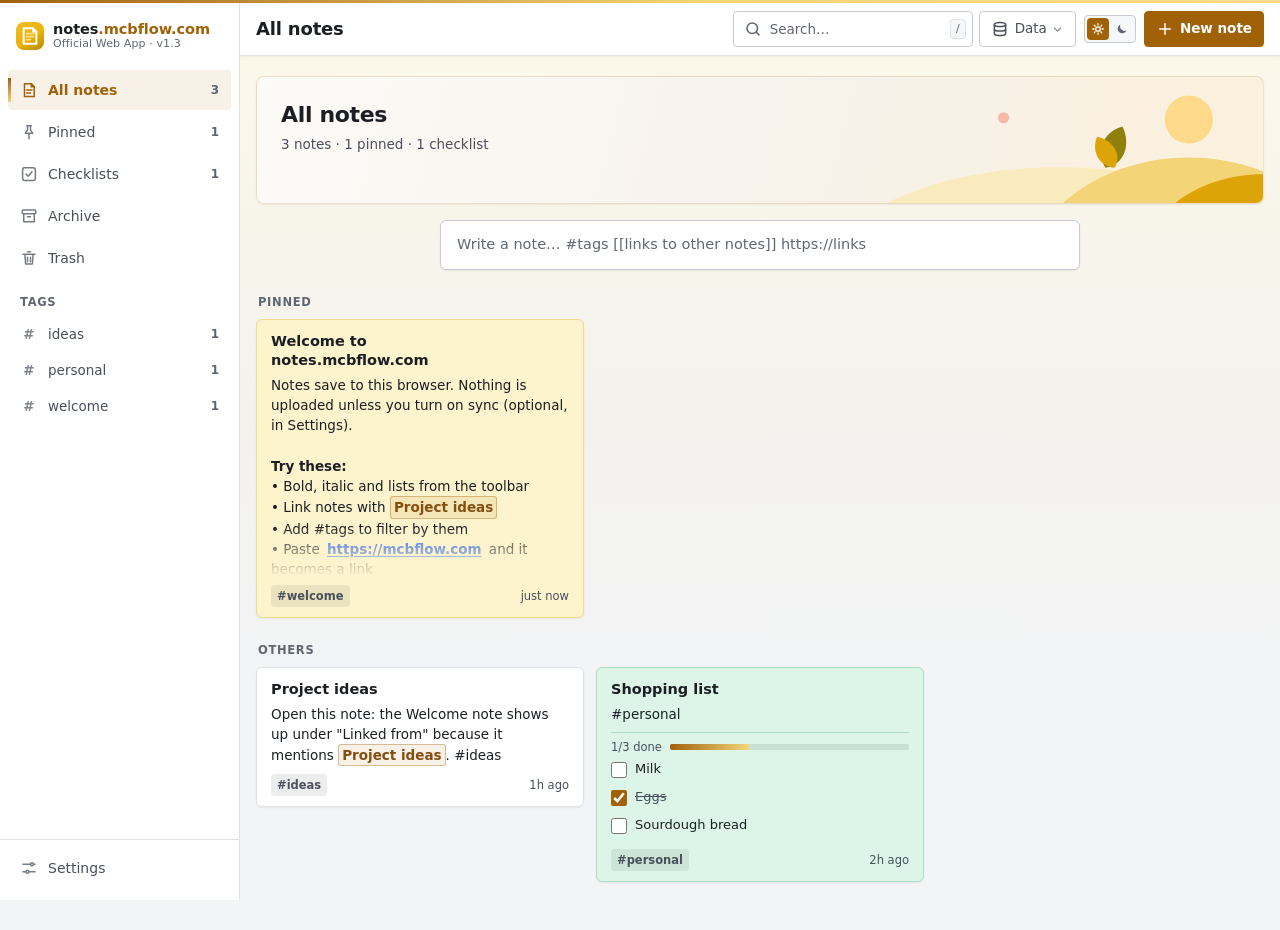
==== index.html @ c929c411 "Add files via upload" ====
<!DOCTYPE html>
<html lang="en" data-theme="light" data-app-short="Notes" data-app-domain="notes.mcbflow.com">
<head>
<meta charset="UTF-8">
<meta name="viewport" content="width=device-width, initial-scale=1, viewport-fit=cover">
<meta http-equiv="Content-Security-Policy" content="default-src 'self'; script-src 'self'; style-src 'self' 'unsafe-inline'; img-src 'self' data: blob:; font-src 'self'; connect-src 'self' https://rxvcjdwmvxhwbdwncfhj.supabase.co; manifest-src 'self'; worker-src 'self'; object-src 'none'; base-uri 'self'; form-action 'none'">
<title>Notes | All notes</title>
<meta name="description" content="Free notes app that runs in your browser. Write notes and checklists, pin, tag and link them, and import from Google Keep. No account; your notes stay on your device.">
<link rel="canonical" href="https://notes.mcbflow.com/">
<meta name="theme-color" content="#EAB308">
<meta name="color-scheme" content="light dark">
<meta name="application-name" content="Notes">
<meta name="mobile-web-app-capable" content="yes">
<meta name="apple-mobile-web-app-capable" content="yes">
<meta name="apple-mobile-web-app-title" content="Notes">
<link rel="manifest" href="manifest.json">
<link rel="icon" href="favicon.svg" type="image/svg+xml">
<link rel="icon" href="favicon.ico" sizes="any">
<link rel="apple-touch-icon" href="apple-touch-icon.png">
<meta property="og:type" content="website">
<meta property="og:site_name" content="notes.mcbflow.com">
<meta property="og:title" content="notes.mcbflow.com · Free notes and checklists in your browser">
<meta property="og:description" content="Write notes and checklists, pin, tag and link them, and import from Google Keep. No account; your notes stay on your device.">
<meta property="og:url" content="https://notes.mcbflow.com/">
<meta property="og:image" content="https://notes.mcbflow.com/og-image.png">
<meta property="og:image:width" content="1200">
<meta property="og:image:height" content="630">
<meta property="og:image:alt" content="notes.mcbflow.com: notes and checklists that stay on your device, shown in the app">
<meta name="twitter:card" content="summary_large_image">
<meta name="twitter:title" content="notes.mcbflow.com · Free notes and checklists in your browser">
<meta name="twitter:description" content="Write notes and checklists, pin, tag and link them, and import from Google Keep. No account; your notes stay on your device.">
<meta name="twitter:image" content="https://notes.mcbflow.com/og-image.png">
<script type="application/ld+json">{"@context":"https://schema.org","@type":"WebApplication","name":"notes.mcbflow.com","alternateName":"Notes","url":"https://notes.mcbflow.com/","applicationCategory":"ProductivityApplication","operatingSystem":"Any (runs in a web browser)","description":"Free notes app that runs in your browser. Write notes and checklists, pin, tag and link them, and import from Google Keep. No account; notes stay on your device.","isAccessibleForFree":true,"offers":{"@type":"Offer","price":"0","priceCurrency":"USD"},"author":{"@type":"Person","name":"Matthew Broyer","url":"https://matthewbroyer.com/"}}</script>
<script src="theme-boot.js"></script>
<link rel="stylesheet" href="mb-suite-core.css">
<link rel="stylesheet" href="app.css">
<link rel="stylesheet" href="mb-suite-cutouts.css">
<link rel="stylesheet" href="mb-suite-sidebar.css">
<link rel="stylesheet" href="mb-suite-v3.css">
<link rel="stylesheet" href="app-v3.css">
<link rel="stylesheet" href="mb-suite-topbar.css">
</head>
<body class="mb-shell">
<a class="skip" href="#main">Skip to notes</a>
<noscript><p style="margin:0;padding:12px 16px;background:#fdf3cd;color:#1b1f24">notes.mcbflow.com is a free notes app that runs in your browser: notes and checklists with tags, links between notes and Google Keep import, saved on your device. It needs JavaScript turned on.</p></noscript>

<svg width="0" height="0" style="position:absolute" aria-hidden="true" focusable="false">
  <symbol id="i-notes" viewBox="0 0 24 24"><path d="M6 3.5h9l4 4v13H6z"/><path d="M15 3.5v4h4M9 12h7M9 16h5"/></symbol>
  <symbol id="i-pin" viewBox="0 0 24 24"><path d="M9 3.5h6M10 3.5v6l-3 4h10l-3-4v-6M12 13.5V21"/></symbol>
  <symbol id="i-check" viewBox="0 0 24 24"><rect x="3.5" y="3.5" width="17" height="17" rx="3"/><path d="m8 12 3 3 5-6"/></symbol>
  <symbol id="i-archive" viewBox="0 0 24 24"><rect x="3" y="4" width="18" height="5" rx="1.5"/><path d="M5 9v10.5h14V9M10 13h4"/></symbol>
  <symbol id="i-trash" viewBox="0 0 24 24"><path d="M4 7h16M10 3.5h4M6.5 7l1 13h9l1-13M10 11v6M14 11v6"/></symbol>
  <symbol id="i-tag" viewBox="0 0 24 24"><path d="M3.5 12.2V4.5a1 1 0 0 1 1-1h7.7l8.3 8.3a1.4 1.4 0 0 1 0 2l-6.2 6.2a1.4 1.4 0 0 1-2 0z"/><circle cx="8.5" cy="8.5" r="1.4"/></symbol>
  <symbol id="i-settings" viewBox="0 0 24 24"><path d="M4 7h10M18 7h2M4 17h4M12 17h8"/><circle cx="16" cy="7" r="2"/><circle cx="10" cy="17" r="2"/></symbol>
  <symbol id="i-search" viewBox="0 0 24 24"><circle cx="11" cy="11" r="7"/><path d="m20 20-3.5-3.5"/></symbol>
  <symbol id="i-plus" viewBox="0 0 24 24"><path d="M12 5v14M5 12h14"/></symbol>
  <symbol id="i-export" viewBox="0 0 24 24"><path d="M4 14v5.5h16V14M12 15V4M7.5 8.5 12 4l4.5 4.5"/></symbol>
  <symbol id="i-import" viewBox="0 0 24 24"><path d="M4 14v5.5h16V14M12 4v11M7.5 10.5 12 15l4.5-4.5"/></symbol>
  <symbol id="i-data" viewBox="0 0 24 24"><ellipse cx="12" cy="6" rx="7.5" ry="2.8"/><path d="M4.5 6v12c0 1.5 3.4 2.8 7.5 2.8s7.5-1.3 7.5-2.8V6M4.5 12c0 1.5 3.4 2.8 7.5 2.8s7.5-1.3 7.5-2.8"/></symbol>
  <symbol id="i-bold" viewBox="0 0 24 24"><path d="M7 4.5h6a3.5 3.5 0 0 1 0 7H7zM7 11.5h7a3.75 3.75 0 0 1 0 7.5H7z"/></symbol>
  <symbol id="i-italic" viewBox="0 0 24 24"><path d="M10 4.5h8M6 19.5h8M14.5 4.5l-5 15"/></symbol>
  <symbol id="i-underline" viewBox="0 0 24 24"><path d="M7 4v7a5 5 0 0 0 10 0V4M5 20h14"/></symbol>
  <symbol id="i-strike" viewBox="0 0 24 24"><path d="M4 12h16M16.5 6.5C15.6 5 14 4.3 12 4.3c-2.8 0-4.5 1.4-4.5 3.4 0 1.6 1 2.6 3 3.3M7.5 17.5c1 1.4 2.6 2.2 4.6 2.2 2.8 0 4.6-1.4 4.6-3.6 0-.8-.2-1.5-.7-2.1"/></symbol>
  <symbol id="i-ul" viewBox="0 0 24 24"><path d="M9 6h11M9 12h11M9 18h11"/><circle cx="4.5" cy="6" r="1" fill="currentColor"/><circle cx="4.5" cy="12" r="1" fill="currentColor"/><circle cx="4.5" cy="18" r="1" fill="currentColor"/></symbol>
  <symbol id="i-ol" viewBox="0 0 24 24"><path d="M10 6h10M10 12h10M10 18h10M4 4.5h1.5V9M4 9h3M4 14.5c.4-.6 1-.9 1.6-.9.9 0 1.4.6 1.4 1.2 0 1.2-3 2.2-3 3.7h3"/></symbol>
  <symbol id="i-undo" viewBox="0 0 24 24"><path d="M9 14 4 9l5-5"/><path d="M4 9h10.5a5.5 5.5 0 0 1 0 11H11"/></symbol>
  <symbol id="i-redo" viewBox="0 0 24 24"><path d="m15 14 5-5-5-5"/><path d="M20 9H9.5a5.5 5.5 0 0 0 0 11H13"/></symbol>
  <symbol id="i-clip" viewBox="0 0 24 24"><path d="m20 11.5-8.2 8.2a5 5 0 0 1-7.1-7.1l8.5-8.5a3.3 3.3 0 0 1 4.7 4.7l-8.5 8.5a1.7 1.7 0 0 1-2.4-2.4l7.8-7.8"/></symbol>
  <symbol id="i-share" viewBox="0 0 24 24"><circle cx="18" cy="5.5" r="2.5"/><circle cx="6" cy="12" r="2.5"/><circle cx="18" cy="18.5" r="2.5"/><path d="m8.2 10.8 7.6-4.1M8.2 13.2l7.6 4.1"/></symbol>
  <symbol id="i-x" viewBox="0 0 24 24"><path d="M6 6l12 12M18 6 6 18"/></symbol>
  <symbol id="i-up" viewBox="0 0 24 24"><path d="m6 15 6-6 6 6"/></symbol>
  <symbol id="i-down" viewBox="0 0 24 24"><path d="m6 9 6 6 6-6"/></symbol>
  <symbol id="i-restore" viewBox="0 0 24 24"><path d="M4 12a8 8 0 1 0 2.4-5.7L4 8.5"/><path d="M4 4v4.5h4.5"/></symbol>
  <symbol id="i-cloud" viewBox="0 0 24 24"><path d="M7.5 18.5h9.5a4 4 0 0 0 .6-7.95A6 6 0 0 0 6.2 9.3a4.6 4.6 0 0 0 1.3 9.2z"/></symbol>
  <symbol id="i-file" viewBox="0 0 24 24"><path d="M6 3.5h8l4 4v13H6z"/><path d="M14 3.5v4h4"/></symbol>
  <symbol id="i-help" viewBox="0 0 24 24"><circle cx="12" cy="12" r="9"/><path d="M9.6 9.3a2.5 2.5 0 0 1 4.8.9c0 1.7-2.4 2.2-2.4 3.8M12 17.3v.2"/></symbol>
  <symbol id="i-drop" viewBox="0 0 24 24"><path d="M12 3.5c3 3.6 6 7 6 10.5a6 6 0 0 1-12 0c0-3.5 3-6.9 6-10.5z"/></symbol>
  <symbol id="i-link" viewBox="0 0 24 24"><path d="M10 14a4 4 0 0 0 5.7 0l3-3a4 4 0 0 0-5.7-5.7l-1 1"/><path d="M14 10a4 4 0 0 0-5.7 0l-3 3a4 4 0 0 0 5.7 5.7l1-1"/></symbol>
</svg>

<aside class="mb-side" aria-label="App">
  <a class="brand" href="./" data-action="home" aria-label="notes.mcbflow.com: go to All notes"><span class="logo"><svg aria-hidden="true" focusable="false" xmlns="http://www.w3.org/2000/svg" viewBox="0 0 64 64"><defs><linearGradient id="gn1" gradientUnits="userSpaceOnUse" x1="10" y1="0" x2="54" y2="64"><stop offset="0" stop-color="#edbe2b"/><stop offset=".55" stop-color="#EAB308"/><stop offset="1" stop-color="#bb8f06"/></linearGradient><clipPath id="cn1"><rect width="64" height="64" rx="18"/></clipPath></defs><g clip-path="url(#cn1)"><rect width="64" height="64" fill="url(#gn1)"/><path d="M24 26.5h16M24 33.5h16M24 40.5h9" stroke="#fff" stroke-opacity=".55" stroke-width="4" stroke-linecap="round" fill="none"/><path d="M17.5 14.5h21.5l7.5 7.5v27.5h-29z" stroke="#fff" stroke-width="4.5" stroke-linecap="round" stroke-linejoin="round" fill="none"/><path d="M39 14.5v7.5h7.5" stroke="#fff" stroke-width="4.5" stroke-linecap="round" stroke-linejoin="round" fill="none"/></g></svg></span><span class="bt"><b>notes<i class="tld">.mcbflow.com</i></b><span>Official Web App · v1.3</span></span></a>
  <nav class="side-nav" id="sideNav" aria-label="Sections">
    <button type="button" data-view="all" aria-current="page"><svg class="uic"><use href="#i-notes"/></svg><span>All notes</span><b class="count" data-count="all"></b></button>
    <button type="button" data-view="pinned"><svg class="uic"><use href="#i-pin"/></svg><span>Pinned</span><b class="count" data-count="pinned"></b></button>
    <button type="button" data-view="checklist"><svg class="uic"><use href="#i-check"/></svg><span>Checklists</span><b class="count" data-count="checklist"></b></button>
    <button type="button" data-view="archive"><svg class="uic"><use href="#i-archive"/></svg><span>Archive</span><b class="count" data-count="archive"></b></button>
    <button type="button" data-view="trash"><svg class="uic"><use href="#i-trash"/></svg><span>Trash</span><b class="count" data-count="trash"></b></button>
  </nav>
  <p class="side-label" id="tagLabel" hidden>Tags</p>
  <nav class="side-nav side-tags" id="tagNav" aria-labelledby="tagLabel"></nav>
  <nav class="side-nav side-end" aria-label="More">
    <button type="button" data-view="settings"><svg class="uic"><use href="#i-settings"/></svg><span>Settings</span></button>
  </nav>
</aside>

<div class="mb-main">
  <header class="page-bar">
    <a class="brand phone-brand" href="./" data-action="home" aria-label="notes.mcbflow.com: go to All notes"><span class="logo"><svg aria-hidden="true" focusable="false" xmlns="http://www.w3.org/2000/svg" viewBox="0 0 64 64"><defs><linearGradient id="gn2" gradientUnits="userSpaceOnUse" x1="10" y1="0" x2="54" y2="64"><stop offset="0" stop-color="#edbe2b"/><stop offset=".55" stop-color="#EAB308"/><stop offset="1" stop-color="#bb8f06"/></linearGradient><clipPath id="cn2"><rect width="64" height="64" rx="18"/></clipPath></defs><g clip-path="url(#cn2)"><rect width="64" height="64" fill="url(#gn2)"/><path d="M24 26.5h16M24 33.5h16M24 40.5h9" stroke="#fff" stroke-opacity=".55" stroke-width="4" stroke-linecap="round" fill="none"/><path d="M17.5 14.5h21.5l7.5 7.5v27.5h-29z" stroke="#fff" stroke-width="4.5" stroke-linecap="round" stroke-linejoin="round" fill="none"/><path d="M39 14.5v7.5h7.5" stroke="#fff" stroke-width="4.5" stroke-linecap="round" stroke-linejoin="round" fill="none"/></g></svg></span><span class="bt"><b>notes<i class="tld">.mcbflow.com</i></b><span>Official Web App · v1.3</span></span></a>
    <h1 class="page-title" id="pageTitle">All notes</h1>
    <div class="actions">
      <button type="button" class="tb tb-search tb-opt nb-phone-only" id="searchTb" data-notes-only aria-label="Search notes" title="Search notes"><svg class="uic" aria-hidden="true"><use href="#i-search"/></svg></button>
      <div class="searchbox tb tb-search hide-phone" data-notes-only>
        <svg class="uic" aria-hidden="true"><use href="#i-search"/></svg>
        <input id="search" type="search" placeholder="Search…" aria-label="Search notes (press /)" aria-keyshortcuts="/" autocomplete="off"><kbd>/</kbd>
      </div>
      <div class="menu-wrap">
        <button type="button" class="tb" id="dataBtn" aria-haspopup="menu" aria-expanded="false" aria-controls="dataMenu" aria-label="Data: backup and import" title="Backup and import"><svg class="uic" aria-hidden="true"><use href="#i-data"/></svg><span class="tb-lbl">Data</span><svg class="uic tb-chev" aria-hidden="true"><use href="#i-down"/></svg></button>
        <div class="menu" id="dataMenu" role="menu" hidden>
          <button type="button" role="menuitem" data-action="export"><svg class="uic" aria-hidden="true"><use href="#i-export"/></svg>Export backup (.json)</button>
          <button type="button" role="menuitem" data-action="import"><svg class="uic" aria-hidden="true"><use href="#i-import"/></svg>Import backup…</button>
          <button type="button" role="menuitem" data-action="keep"><svg class="uic" aria-hidden="true"><use href="#i-import"/></svg>Import from Google Keep…</button>
          <button type="button" role="menuitem" data-action="sync" id="syncMenu" hidden><svg class="uic" aria-hidden="true"><use href="#i-cloud"/></svg><span id="syncMenuText">Sync across devices…</span></button>
        </div>
      </div>
      <button type="button" class="themesw" id="themeBtn" role="switch" aria-checked="false" aria-label="Dark mode" title="Dark mode"><span class="tk"><svg class="i-sun" viewBox="0 0 20 20" width="14" height="14" aria-hidden="true" fill="none" stroke="currentColor" stroke-width="1.8" stroke-linecap="round"><circle cx="10" cy="10" r="3.2"/><path d="M10 2.5v1.8M10 15.7v1.8M2.5 10h1.8M15.7 10h1.8M4.7 4.7l1.3 1.3M14 14l1.3 1.3M4.7 15.3 6 14M14 6l1.3-1.3"/></svg><svg class="i-moon" viewBox="0 0 20 20" width="14" height="14" aria-hidden="true" fill="currentColor"><path d="M16.5 12.2A6.6 6.6 0 0 1 7.8 3.5a6.6 6.6 0 1 0 8.7 8.7Z"/></svg><i class="th"></i></span></button>
      <button type="button" class="tb tb-primary" data-action="new" aria-label="New note" title="New note"><svg class="uic" aria-hidden="true"><use href="#i-plus"/></svg><span class="tb-lbl">New note</span></button>
    </div>
  </header>

  <main class="wrap" id="main" tabindex="-1">
    <!-- NOTES VIEWS (all / pinned / checklist / archive / trash / tag) -->
    <section id="notesView" aria-labelledby="viewHeading">
      <section class="cu-banner" id="homeBanner">
        <svg class="cu-art" viewBox="0 0 640 136" preserveAspectRatio="xMaxYMax slice" aria-hidden="true" focusable="false"><circle class="b" cx="560" cy="46" r="26"/><path class="s" d="M210 150 C315 80 525 80 630 150Z"/><path class="m" d="M410 150 C485 66 635 66 710 150Z"/><path class="d" d="M530 150 C585 90 695 90 750 150Z"/><path class="n" transform="translate(470 98) rotate(-64) scale(0.5)" d="M0 0 C 20 -34 66 -40 96 -6 C 70 28 22 34 0 0Z"/><path class="d" transform="translate(480 98) rotate(-116) scale(0.4)" d="M0 0 C 20 -34 66 -40 96 -6 C 70 28 22 34 0 0Z"/><circle class="r" cx="360" cy="44" r="6"/></svg>
        <div class="cu-txt"><h2 class="cu-t" id="bannerTitle">All notes</h2><p class="cu-s" id="bannerSub">Your notes stay in this browser</p></div>
      </section>
      <div class="view-head" id="viewHead" hidden>
        <h2 id="viewHeading">All notes</h2>
        <p class="view-sub" id="viewSub"></p>
        <div class="view-actions" id="viewActions"></div>
      </div>

      <div class="phone-tools">
        <div class="searchbox">
          <svg class="uic" aria-hidden="true"><use href="#i-search"/></svg>
          <input id="searchPhone" type="search" placeholder="Search notes" aria-label="Search notes" autocomplete="off">
        </div>
        <div class="chiprow" id="phoneChips" aria-label="Filters"></div>
      </div>

      <!-- capture -->
      <div id="capture" class="capture note-c bg-white" data-open="false">
        <div class="cap-body">
          <label class="sr" for="c-title">Title</label>
          <input id="c-title" class="cap-title" placeholder="Title" autocomplete="off" hidden>
          <div class="fmt" id="c-format-bar" role="toolbar" aria-label="Formatting" hidden>
            <button type="button" class="ib" data-cmd="bold" aria-label="Bold" title="Bold (Ctrl+B)"><svg class="uic"><use href="#i-bold"/></svg></button>
            <button type="button" class="ib" data-cmd="italic" aria-label="Italic" title="Italic (Ctrl+I)"><svg class="uic"><use href="#i-italic"/></svg></button>
            <button type="button" class="ib" data-cmd="underline" aria-label="Underline" title="Underline (Ctrl+U)"><svg class="uic"><use href="#i-underline"/></svg></button>
            <button type="button" class="ib" data-cmd="strikeThrough" aria-label="Strikethrough" title="Strikethrough"><svg class="uic"><use href="#i-strike"/></svg></button>
            <span class="sep" aria-hidden="true"></span>
            <button type="button" class="ib" data-list="bullet" aria-label="Bullet list" title="Bullet list"><svg class="uic"><use href="#i-ul"/></svg></button>
            <button type="button" class="ib" data-list="number" aria-label="Numbered list" title="Numbered list"><svg class="uic"><use href="#i-ol"/></svg></button>
            <span class="sep" aria-hidden="true"></span>
            <button type="button" class="ib" data-cmd="undo" aria-label="Undo" title="Undo (Ctrl+Z)"><svg class="uic"><use href="#i-undo"/></svg></button>
            <button type="button" class="ib" data-cmd="redo" aria-label="Redo" title="Redo (Ctrl+Y)"><svg class="uic"><use href="#i-redo"/></svg></button>
          </div>
          <div id="c-content" class="editor" contenteditable="true" role="textbox" aria-multiline="true" aria-label="Write a note"
               data-placeholder="Write a note…  #tags  [[links to other notes]]  https://links"></div>
          <div id="c-attachments" class="atts" hidden></div>
          <div id="c-checklist" class="cl-edit" hidden></div>
        </div>
        <div class="cap-bar" id="c-controls" hidden>
          <div class="tools">
            <div class="swatches" role="group" aria-label="Note color" data-swatches="capture"></div>
            <button type="button" class="ib" id="toggle-checklist" aria-pressed="false" aria-label="Checklist" title="Checklist"><svg class="uic"><use href="#i-check"/></svg></button>
            <label class="ib" title="Attach a file (4 MB max)"><svg class="uic" aria-hidden="true"><use href="#i-clip"/></svg><span class="sr">Attach a file</span>
              <input type="file" class="sr" multiple accept="image/*,.pdf,.txt,.md,.doc,.docx,.zip" data-files="capture">
            </label>
          </div>
          <span class="hint hide-phone">Saves when you close · Esc</span>
          <button type="button" class="btn sm" data-action="close-capture">Close</button>
        </div>
      </div>

      <div id="notes" aria-live="polite"></div>
      <div id="empty" class="empty" hidden></div>
    </section>

    <!-- SETTINGS -->
    <section id="settingsView" hidden aria-labelledby="settingsHeading">
      <div class="view-head"><h2 id="settingsHeading" class="phone-only">Settings</h2></div>
      <div class="settings">
        <section class="card" aria-labelledby="s-sync" id="syncCard" hidden>
          <h2 id="s-sync">Sync across devices</h2>
          <p class="muted" id="syncText"></p>
          <div class="row-actions">
            <button type="button" class="btn primary" data-action="sync" id="syncBtn"><svg class="uic" aria-hidden="true"><use href="#i-cloud"/></svg><span id="syncBtnText">Sign in to sync</span></button>
          </div>
        </section>

        <section class="card" aria-labelledby="s-data">
          <h2 id="s-data">Backup and import</h2>
          <p class="muted">Your notes live in this browser (and in your account, if you sync). Attachments are only in backups. Export a backup now and then, especially before clearing browser data or switching devices.</p>
          <div class="row-actions">
            <button type="button" class="btn primary" data-action="export"><svg class="uic" aria-hidden="true"><use href="#i-export"/></svg>Export backup</button>
            <button type="button" class="btn" data-action="import"><svg class="uic" aria-hidden="true"><use href="#i-import"/></svg>Import backup…</button>
          </div>
          <p class="fine" id="lastBackup"></p>
        </section>

        <section class="card" aria-labelledby="s-keep" id="keepCard">
          <h2 id="s-keep">Import from Google Keep</h2>
          <ol class="steps">
            <li>Go to <b>takeout.google.com</b>, click <b>Deselect all</b>, tick <b>Keep</b> only, and create the export.</li>
            <li>Download the .zip Google emails you.</li>
            <li>Choose that .zip here (or the .json files from its <b>Takeout/Keep</b> folder).</li>
          </ol>
          <label class="check"><input type="checkbox" id="keepImages" checked> Bring in images (up to 4 MB each; they use browser storage)</label>
          <div class="row-actions">
            <button type="button" class="btn primary" data-action="keep"><svg class="uic" aria-hidden="true"><use href="#i-import"/></svg>Choose Takeout file…</button>
          </div>
          <p class="fine">Keeps titles, text, checklists, colors, pins, archive and trash, labels (as #tags), links and dates. Notes you've already imported are skipped. Everything is read on your device; nothing is uploaded.</p>
          <div id="keepResult" class="result" role="status" hidden></div>
        </section>

        <section class="card" aria-labelledby="s-help">
          <h2 id="s-help">Tips</h2>
          <dl class="tips">
            <dt>Tags</dt><dd>Type <code>#idea</code> anywhere in a note. Tags appear in the sidebar so you can filter by them.</dd>
            <dt>Links between notes</dt><dd>Type <code>[[Note title]]</code> to link to another note. The linked note lists it under "Linked from".</dd>
            <dt>Web links</dt><dd>Paste any <code>https://</code> address and it becomes clickable.</dd>
            <dt>Keyboard</dt><dd><kbd>Esc</kbd> or <kbd>Ctrl</kbd>+<kbd>Enter</kbd> saves and closes. <kbd>Ctrl</kbd>+<kbd>B</kbd> / <kbd>I</kbd> / <kbd>U</kbd> format text. Start a line with <code>• </code> or <code>1. </code> and Enter continues the list.</dd>
            <dt>Can I install it like an app?</dt><dd>In Chrome or Edge, use Install at the bottom of Settings (or the install icon in the address bar). On iPhone, tap Share, then Add to Home Screen.</dd>
          </dl>
        </section>

        <section class="card danger-zone" aria-labelledby="s-delete">
          <h2 id="s-delete">Delete data</h2>
          <div class="setting-row">
            <div><b>Delete all notes</b><p class="muted">Removes every note from this browser, including Archive and Trash. Export a backup first if you might want them back.</p></div>
            <button type="button" class="btn danger" data-action="delete-all">Delete all…</button>
          </div>
        </section>

        <section class="card" aria-labelledby="s-app">
          <h2 id="s-app">App</h2>
          <div class="setting-row">
            <div><b>Dark mode</b><p class="muted">Follows your device until you change it here.</p></div>
            <button type="button" class="themesw" id="themeBtn2" role="switch" aria-checked="false" aria-label="Dark mode"><i></i></button>
          </div>
          <div class="setting-row">
            <div><b>Your notes</b><p class="muted" id="statsLine"></p></div>
            <button type="button" class="btn mb-share-btn" data-action="share-stats"><svg class="uic" aria-hidden="true"><use href="#i-share"/></svg>Share</button>
          </div>
          <div class="setting-row">
            <div><b>Storage used</b><p class="muted" id="storageLine"></p></div>
          </div>
          <div data-mb-install data-app-name="Notes" data-note="Opens in its own window with its own icon. Works offline after the first visit." hidden></div>
          <div class="mb-about" role="group" aria-label="About this app">
            <svg class="uic" viewBox="0 0 24 24" width="20" height="20" fill="none" stroke="currentColor" stroke-width="2" stroke-linecap="round" stroke-linejoin="round" aria-hidden="true" focusable="false"><circle cx="12" cy="12" r="9.5"/><path d="M12 11v6M12 7.5v.01"/></svg>
            <div>
              <b>notes.mcbflow.com™</b>
              <p>Version 1.4 · Oct 15, 2026</p>
              <p class="mb-about-links"><a href="privacy.html">Privacy</a><a href="https://mcbflow.com/">More free apps at mcbflow.com</a></p>
              <p class="mb-about-copy">© 2026 Matthew Broyer. All rights reserved.</p>
            </div>
          </div>
        </section>
      </div>
    </section>
  </main>
</div>

<nav class="bnav" id="bnav" aria-label="Sections">
  <button type="button" data-view="all" aria-current="page"><svg class="uic"><use href="#i-notes"/></svg><span>Notes</span></button>
  <button type="button" data-view="checklist"><svg class="uic"><use href="#i-check"/></svg><span>Checklists</span></button>
  <button type="button" data-view="archive"><svg class="uic"><use href="#i-archive"/></svg><span>Archive</span></button>
  <button type="button" data-view="trash"><svg class="uic"><use href="#i-trash"/></svg><span>Trash</span></button>
  <button type="button" data-view="settings"><svg class="uic"><use href="#i-settings"/></svg><span>Settings</span></button>
</nav>

<!-- note editor -->
<dialog id="modal" class="editor-dlg note-c bg-white" aria-labelledby="e-title-label">
  <div class="dlg-body">
    <label class="sr" id="e-title-label" for="e-title">Note title</label>
    <input id="e-title" class="e-title" placeholder="Title" autocomplete="off">
    <div class="fmt" role="toolbar" aria-label="Formatting">
      <button type="button" class="ib" data-cmd="bold" aria-label="Bold" title="Bold (Ctrl+B)"><svg class="uic"><use href="#i-bold"/></svg></button>
      <button type="button" class="ib" data-cmd="italic" aria-label="Italic" title="Italic (Ctrl+I)"><svg class="uic"><use href="#i-italic"/></svg></button>
      <button type="button" class="ib" data-cmd="underline" aria-label="Underline" title="Underline (Ctrl+U)"><svg class="uic"><use href="#i-underline"/></svg></button>
      <button type="button" class="ib" data-cmd="strikeThrough" aria-label="Strikethrough" title="Strikethrough"><svg class="uic"><use href="#i-strike"/></svg></button>
      <span class="sep" aria-hidden="true"></span>
      <button type="button" class="ib" data-list="bullet" aria-label="Bullet list" title="Bullet list"><svg class="uic"><use href="#i-ul"/></svg></button>
      <button type="button" class="ib" data-list="number" aria-label="Numbered list" title="Numbered list"><svg class="uic"><use href="#i-ol"/></svg></button>
      <span class="sep" aria-hidden="true"></span>
      <button type="button" class="ib" data-cmd="undo" aria-label="Undo" title="Undo (Ctrl+Z)"><svg class="uic"><use href="#i-undo"/></svg></button>
      <button type="button" class="ib" data-cmd="redo" aria-label="Redo" title="Redo (Ctrl+Y)"><svg class="uic"><use href="#i-redo"/></svg></button>
    </div>
    <div id="e-content" class="editor" contenteditable="true" role="textbox" aria-multiline="true" aria-label="Note text" data-placeholder="Write something…"></div>
    <div id="e-attachments" class="atts"></div>
    <div id="e-checklist" class="cl-edit" hidden></div>
    <div id="e-done" class="done-row" hidden>
      <span><svg class="uic" aria-hidden="true"><use href="#i-check"/></svg>All items done</span>
      <button type="button" class="btn sm mb-share-btn" data-action="share-checklist"><svg class="uic" aria-hidden="true"><use href="#i-share"/></svg>Share</button>
    </div>
    <div id="backlinks" class="backlinks" hidden>
      <p class="label">Linked from</p>
      <div id="backlinks-list"></div>
    </div>
    <p class="e-meta" id="e-meta"></p>
  </div>
  <div class="dlg-bar">
    <div class="tools">
      <div class="swatches" role="group" aria-label="Note color" data-swatches="edit"></div>
      <button type="button" class="ib" id="e-toggle-checklist" aria-label="Checklist" title="Checklist" aria-pressed="false"><svg class="uic"><use href="#i-check"/></svg></button>
      <label class="ib" title="Attach a file (4 MB max)"><svg class="uic" aria-hidden="true"><use href="#i-clip"/></svg><span class="sr">Attach a file</span>
        <input type="file" class="sr" multiple accept="image/*,.pdf,.txt,.md,.doc,.docx,.zip" data-files="edit">
      </label>
      <button type="button" class="ib" id="e-pin" aria-pressed="false" aria-label="Pin" title="Pin"><svg class="uic"><use href="#i-pin"/></svg></button>
      <button type="button" class="ib" id="e-archive" aria-label="Archive" title="Archive"><svg class="uic"><use href="#i-archive"/></svg></button>
      <button type="button" class="ib" id="share-btn" aria-label="Share note text" title="Share note text"><svg class="uic"><use href="#i-link"/></svg></button>
      <button type="button" class="ib danger" id="e-trash" aria-label="Move to Trash" title="Move to Trash"><svg class="uic"><use href="#i-trash"/></svg></button>
    </div>
    <button type="button" class="btn primary sm" data-action="close-modal">Done</button>
  </div>
</dialog>

<!-- confirm / choice dialog -->
<dialog id="ask" class="ask-dlg" aria-labelledby="askTitle" aria-describedby="askText">
  <form method="dialog">
    <h3 id="askTitle"></h3>
    <p id="askText"></p>
    <div class="ask-btns" id="askBtns"></div>
  </form>
</dialog>

<div class="toasts" id="toasts" role="status" aria-live="polite"></div>
<input type="file" id="importFile" class="sr" accept=".json,application/json" tabindex="-1" aria-hidden="true">
<input type="file" id="keepFile" class="sr" accept=".zip,.json,application/zip,application/json" multiple tabindex="-1" aria-hidden="true">

<template id="shareArt"><svg class="cu-art" viewBox="0 0 640 136" preserveAspectRatio="xMaxYMax slice" aria-hidden="true" focusable="false"><circle class="b" cx="560" cy="46" r="26"/><path class="s" d="M210 150 C315 80 525 80 630 150Z"/><path class="m" d="M410 150 C485 66 635 66 710 150Z"/><path class="d" d="M530 150 C585 90 695 90 750 150Z"/><path class="n" transform="translate(470 98) rotate(-64) scale(0.5)" d="M0 0 C 20 -34 66 -40 96 -6 C 70 28 22 34 0 0Z"/><path class="d" transform="translate(480 98) rotate(-116) scale(0.4)" d="M0 0 C 20 -34 66 -40 96 -6 C 70 28 22 34 0 0Z"/><circle class="r" cx="360" cy="44" r="6"/></svg></template>
<template id="emptyArt"><svg class="cu-art inline" viewBox="0 0 160 120" preserveAspectRatio="xMidYMid meet" aria-hidden="true" focusable="false"><path class="s" transform="translate(80 98)" d="M-48 2.2 C-48 -15.8 26.4 -16.5 48 -1.5 C49 14.2 -26.4 16.5 -48 2.2Z"/><path class="sd" d="M80 92 C75.6 71.8 83.3 54 80 41.4"/><path class="d" transform="translate(80 41.4) rotate(-38) scale(0.5)" d="M0 0 C 20 -34 66 -40 96 -6 C 70 28 22 34 0 0Z"/><path class="m" transform="translate(80 52.5) rotate(-150) scale(0.4)" d="M0 0 C 20 -34 66 -40 96 -6 C 70 28 22 34 0 0Z"/><circle class="b" cx="122" cy="40" r="7"/><path class="m" transform="translate(40 104)" d="M-13 0.9 C-13 -6.3 7.2 -6.6 13 -0.6 C13.3 5.7 -7.2 6.6 -13 0.9Z"/></svg></template>

<script src="mb-title.js"></script>
<script src="mb-install.js"></script>
<script src="mb-share.js"></script>
<script src="keep-import.js"></script>
<script src="mb-sync.js"></script>
<script src="app.js"></script>
</body>
</html>
---- mb-suite-core.css ----
/* =====================================================================
   MB SUITE v1 — shared design tokens ("Microsoft/Google Alternative" Utility)
   Same file in every app. Only the 10 accent lines in the APP ACCENT block change.
   Load order: last <style> in <head> (after the app's own CSS) so it wins.
   ===================================================================== */
:root{
  color-scheme:light;
  /* type */
  --font:"Segoe UI Variable Text","Segoe UI",system-ui,-apple-system,BlinkMacSystemFont,Roboto,"Helvetica Neue",Arial,sans-serif;
  --mono:ui-monospace,"Cascadia Mono",Consolas,"SF Mono",Menlo,monospace;
  --fs-xs:11.5px; --fs-sm:12.5px; --fs:14px; --fs-md:15px; --fs-lg:17px; --fs-h2:22px; --fs-num:26px;
  /* geometry: one radius for panels, one for controls, one for overlays */
  --r:6px; --r-sm:4px; --r-lg:8px;
  --ctl:38px; --ctl-sm:32px;
  --sp-1:4px; --sp-2:8px; --sp-3:12px; --sp-4:16px; --sp-5:20px; --sp-6:24px;
  --ease:120ms ease;
  /* page width: every app's header and content share one container (mbmoney.online's) */
  --page-max:1280px; --gutter:16px;
  /* neutrals */
  --bg:#f3f4f6; --surface:#ffffff; --surface-2:#f6f7f9; --surface-3:#eceef2;
  --ink:#1b1f24; --ink-2:#48505c; --muted:#5f6773;
  --border:#dfe2e7; --border-strong:#c6cbd3;
  --hover-band:rgba(20,24,31,.045);
  /* semantic (keep restrained) */
  --good:#16a34a; --good-ink:#0b7a35; --warn:#e5a100; --warn-ink:#8a5a00; --crit:#c9302c; --crit-ink:#b42824; --info:#2563eb;
  /* depth */
  --shadow:0 1px 2px rgba(20,24,31,.06);
  --shadow-pop:0 8px 24px -6px rgba(20,24,31,.22),0 1px 3px rgba(20,24,31,.08);
  --scrim:rgba(10,12,16,.45);
}
:root[data-theme="dark"],:root.dark{
  color-scheme:dark;
  --bg:#16181c; --surface:#1e2126; --surface-2:#25292f; --surface-3:#2d3238;
  --ink:#e9ecf0; --ink-2:#b4bbc5; --muted:#8e97a3;
  --border:#30353c; --border-strong:#434a53;
  --hover-band:rgba(255,255,255,.05);
  --good:#22c55e; --good-ink:#4ade80; --warn:#f0b429; --warn-ink:#f5c95c; --crit:#ff6b6b; --crit-ink:#ff8a8a; --info:#60a5fa;
  --shadow:0 1px 2px rgba(0,0,0,.3);
  --shadow-pop:0 10px 28px -6px rgba(0,0,0,.6),0 0 0 1px rgba(255,255,255,.03);
  --scrim:rgba(0,0,0,.6);
}

/* ---- APP ACCENT (the only per-app block) · notes.mcbflow.com: Marigold ---- */
:root{
  --brand:#EAB308;                 /* logo badge, OG image, theme-color */
  --accent:#A16207; --accent-hover:#854D0E; --accent-ink:#ffffff;
  --accent-soft:color-mix(in srgb,var(--accent) 9%,transparent);
  --accent-line:color-mix(in srgb,var(--accent) 38%,transparent);
}
:root[data-theme="dark"],:root.dark{
  --accent:#FACC15; --accent-hover:#FDE047; --accent-ink:#1F1600;
  --accent-soft:color-mix(in srgb,var(--accent) 13%,transparent);
  --accent-line:color-mix(in srgb,var(--accent) 45%,transparent);
}

/* ---- primitives every app shares ---- */
html{-webkit-text-size-adjust:100%}
body{font-family:var(--font);font-size:var(--fs);line-height:1.45;background:var(--bg);color:var(--ink);font-feature-settings:normal;-webkit-font-smoothing:antialiased}
::selection{background:color-mix(in srgb,var(--accent) 28%,transparent)}
:focus-visible{outline:2px solid var(--accent);outline-offset:1px}
input[type=checkbox],input[type=radio],input[type=range],progress{accent-color:var(--accent)}
.tabular,.num,time{font-variant-numeric:tabular-nums}
@media(prefers-reduced-motion:reduce){*,*::before,*::after{animation-duration:1ms!important;animation-iteration-count:1!important;transition-duration:1ms!important;scroll-behavior:auto!important}}
@media(pointer:coarse),(max-width:700px){:root{--ctl:44px;--ctl-sm:44px}}
.tld{font-style:normal;color:var(--accent)}
---- app.css ----
/* =====================================================================
   notes.mcbflow.com · app adapter (MB Suite v1 components for this app)
   Loads after mb-suite-core.css. Uses suite tokens only; per-note paper colors are the one exception.
   ===================================================================== */
*,*::before,*::after{box-sizing:border-box}
html,body{margin:0}
body{min-height:100vh}
button,input,select,textarea{font:inherit;color:inherit}
button,a,label,summary{-webkit-tap-highlight-color:transparent}
a{color:var(--accent)}
code,kbd{font-family:var(--mono);font-size:.92em;padding:1px 4px;border-radius:var(--r-sm);background:var(--surface-3)}
kbd{border:1px solid var(--border-strong);background:var(--surface-2)}
[hidden]{display:none!important}
.sr{position:absolute!important;width:1px;height:1px;padding:0;margin:-1px;overflow:hidden;clip:rect(0 0 0 0);white-space:nowrap;border:0}
.skip{position:absolute;left:8px;top:-60px;z-index:100;padding:8px 12px;border-radius:var(--r-sm);background:var(--accent);color:var(--accent-ink);font-weight:600;text-decoration:none}
.skip:focus{top:8px}
.uic{width:18px;height:18px;flex:none;fill:none;stroke:currentColor;stroke-width:2;stroke-linecap:round;stroke-linejoin:round}
.muted{color:var(--ink-2)}
.fine{margin:10px 0 0;font-size:var(--fs-sm);color:var(--muted)}

/* ---- buttons ---- */
.btn{display:inline-flex;align-items:center;justify-content:center;gap:6px;min-height:var(--ctl);padding:0 14px;border-radius:var(--r-sm);
  border:1px solid var(--border-strong);background:var(--surface);color:var(--ink);font:550 13.5px var(--font);cursor:pointer;white-space:nowrap;
  text-decoration:none;transition:background-color var(--ease),border-color var(--ease),color var(--ease)}
.btn:hover{background:var(--surface-2)}
.btn:active{filter:brightness(.94)}
.btn:disabled,.btn[aria-disabled="true"]{background:var(--surface-2);color:var(--muted);border-color:var(--border);cursor:not-allowed;filter:none}
.btn.sm{min-height:var(--ctl-sm);padding:0 10px;font-size:13px}
.btn.primary{background:var(--accent);border-color:var(--accent);color:var(--accent-ink)}
.btn.primary:hover{background:var(--accent-hover);border-color:var(--accent-hover)}
.btn.danger{color:var(--crit-ink);border-color:color-mix(in srgb,var(--crit) 45%,var(--border-strong))}
.btn.danger:hover{background:color-mix(in srgb,var(--crit) 8%,var(--surface))}
.btn.danger.solid{background:var(--crit);border-color:var(--crit);color:#fff}
:root[data-theme="dark"] .btn.danger.solid{color:#1a0505}
.btn.ghost{border-color:transparent;background:none}
.btn.ghost:hover{background:var(--hover-band)}
.btn .uic{width:16px;height:16px}

/* icon button (toolbars, card actions) */
.ib{display:inline-flex;align-items:center;justify-content:center;width:var(--ctl-sm);height:var(--ctl-sm);padding:0;border:0;border-radius:var(--r-sm);
  background:none;color:var(--ink-2);cursor:pointer;transition:background-color var(--ease),color var(--ease);position:relative}
.ib:hover{background:var(--hover-band);color:var(--ink)}
.ib[aria-pressed="true"]{color:var(--accent);background:var(--accent-soft)}
.ib.danger:hover{color:var(--crit-ink)}
.ib .uic{width:18px;height:18px}
label.ib:focus-within{outline:2px solid var(--accent);outline-offset:1px}

/* theme switch (v1 spec: 52x26 track, 4px corners, accent thumb) */
.themesw{position:relative;flex:none;width:52px;height:var(--ctl-sm);padding:0;border:1px solid var(--border-strong);border-radius:var(--r-sm);background:var(--surface-2);cursor:pointer}
.themesw>i{position:absolute;left:3px;top:50%;width:22px;height:20px;margin-top:-10px;border-radius:3px;background:var(--accent);transition:transform var(--ease)}
.themesw[aria-checked="true"]>i{transform:translateX(22px)}

/* inputs */
input[type=search],input[type=text],.field{height:var(--ctl);padding:0 10px;border:1px solid var(--border-strong);border-radius:var(--r-sm);background:var(--surface);color:var(--ink);font-size:14px}
input[type=search]:focus,input[type=text]:focus,.field:focus{outline:none;border-color:var(--accent);box-shadow:0 0 0 1px var(--accent)}
.check{display:flex;align-items:center;gap:8px;min-height:36px;font-size:13.5px}

/* search box in the page bar */
.searchbox{position:relative;display:flex;align-items:center}
.searchbox .uic{position:absolute;left:9px;width:16px;height:16px;color:var(--muted);pointer-events:none}
.searchbox input{width:min(320px,32vw);height:var(--ctl-sm);padding-left:32px;background:var(--surface-2)}
.searchbox input:focus{background:var(--surface)}

/* Data menu */
.menu-wrap{position:relative}
.menu{position:absolute;right:0;top:calc(100% + 6px);z-index:50;min-width:240px;padding:4px;border:1px solid var(--border);border-radius:var(--r-lg);background:var(--surface);box-shadow:var(--shadow-pop)}
.menu button{display:flex;align-items:center;gap:10px;width:100%;min-height:38px;padding:0 10px;border:0;border-radius:var(--r-sm);background:none;text-align:left;font-size:13.5px;cursor:pointer}
.menu button:hover,.menu button:focus-visible{background:var(--surface-2)}
.menu .uic{width:16px;height:16px;color:var(--ink-2)}

/* ---- view header (non-home views) ---- */
.view-head{display:flex;flex-wrap:wrap;align-items:center;gap:4px 12px;margin:0 0 16px}
.view-head h2{margin:0;font-size:var(--fs-h2);font-weight:650;letter-spacing:-.015em}
.view-head .view-sub{margin:0;color:var(--ink-2);font-size:13.5px}
.view-head .view-actions{margin-left:auto;display:flex;gap:8px}
.view-head .view-actions:empty{display:none}
.phone-only{position:absolute!important;width:1px;height:1px;margin:-1px;overflow:hidden;clip:rect(0 0 0 0);white-space:nowrap}
.phone-tools{display:none}

/* ---- note paper colors (stored as Tailwind-style class names in note data; kept for compatibility) ---- */
.note-c{--note-bg:var(--surface);--note-line:var(--border)}
.note-c.bg-amber-100{--note-bg:#fdf3cd;--note-line:#f1dc8c}
.note-c.bg-emerald-100{--note-bg:#dcf5e8;--note-line:#a9dfc2}
.note-c.bg-sky-100{--note-bg:#e0f0fb;--note-line:#a9d3ef}
.note-c.bg-purple-100{--note-bg:#efe6fb;--note-line:#d2bdf0}
.note-c.bg-rose-100{--note-bg:#fde5e8;--note-line:#f3b8c0}
:root[data-theme="dark"] .note-c.bg-amber-100{--note-bg:color-mix(in srgb,#eab308 17%,var(--surface));--note-line:color-mix(in srgb,#eab308 35%,var(--surface))}
:root[data-theme="dark"] .note-c.bg-emerald-100{--note-bg:color-mix(in srgb,#10b981 15%,var(--surface));--note-line:color-mix(in srgb,#10b981 32%,var(--surface))}
:root[data-theme="dark"] .note-c.bg-sky-100{--note-bg:color-mix(in srgb,#0ea5e9 15%,var(--surface));--note-line:color-mix(in srgb,#0ea5e9 32%,var(--surface))}
:root[data-theme="dark"] .note-c.bg-purple-100{--note-bg:color-mix(in srgb,#a855f7 15%,var(--surface));--note-line:color-mix(in srgb,#a855f7 32%,var(--surface))}
:root[data-theme="dark"] .note-c.bg-rose-100{--note-bg:color-mix(in srgb,#f43f5e 15%,var(--surface));--note-line:color-mix(in srgb,#f43f5e 32%,var(--surface))}

.swatches{display:flex;gap:4px;margin-right:4px}
.sw{position:relative;width:28px;height:28px;padding:0;border:1px solid var(--border-strong);border-radius:var(--r-sm);background:var(--note-bg);cursor:pointer}
.sw[aria-pressed="true"]::after{content:"";position:absolute;left:50%;top:50%;width:11px;height:6px;margin:-5px 0 0 -6px;border:solid var(--ink);border-width:0 0 2px 2px;transform:rotate(-45deg)}
@media(pointer:coarse){.sw{width:32px;height:32px}}

/* ---- capture ---- */
.capture{max-width:640px;margin:0 auto 24px;border:1px solid var(--border-strong);border-radius:var(--r);background:var(--note-bg);box-shadow:var(--shadow);transition:box-shadow var(--ease),border-color var(--ease)}
.capture[data-open="true"]{border-color:var(--accent-line);box-shadow:var(--shadow-pop)}
.cap-body{padding:12px 16px}
.cap-title,.e-title{display:block;width:100%;height:auto;margin:0 0 6px;padding:2px 0;border:0;background:transparent;font-size:15px;font-weight:650;color:var(--ink);outline:none}
.e-title{font-size:18px;margin-bottom:8px}
.cap-title::placeholder,.e-title::placeholder{color:var(--muted)}
.fmt{display:flex;flex-wrap:wrap;align-items:center;gap:2px;margin:0 0 8px;padding:0 0 6px;border-bottom:1px solid var(--note-line)}
.fmt .sep{width:1px;height:18px;margin:0 4px;background:var(--note-line)}
.editor{min-height:24px;outline:none;line-height:1.55;font-size:14.5px;word-break:break-word;overflow-wrap:anywhere;color:var(--ink)}
.capture[data-open="true"] .editor{min-height:72px}
.editor:empty::before{content:attr(data-placeholder);color:var(--muted);pointer-events:none}
.editor ul,.editor ol,.note-text ul,.note-text ol{margin:4px 0;padding-left:22px}
.cap-bar,.dlg-bar{display:flex;align-items:center;gap:8px;flex-wrap:wrap;padding:8px 12px;border-top:1px solid var(--note-line);background:color-mix(in srgb,var(--note-bg) 70%,var(--surface-2))}
.cap-bar{border-radius:0 0 var(--r) var(--r)}
.cap-bar .tools,.dlg-bar .tools{display:flex;align-items:center;flex-wrap:wrap;gap:2px;margin-right:auto}
.hint{font-size:12px;color:var(--muted)}

/* checklist editing */
.cl-edit{margin-top:10px}
.cl-row{display:flex;align-items:center;gap:6px;min-height:36px;border-radius:var(--r-sm)}
.cl-row input[type=checkbox]{width:18px;height:18px;margin:0 4px;flex:none}
.cl-row input[type=text]{flex:1;min-width:0;height:34px;padding:0 6px;border:1px solid transparent;background:transparent;font-size:14px}
.cl-row input[type=text]:focus{border-color:var(--accent);box-shadow:none;background:var(--surface)}
.cl-row.done input[type=text]{text-decoration:line-through;color:var(--muted)}
.cl-row .ib{width:28px;height:28px;opacity:.7}
.cl-row:hover .ib,.cl-row:focus-within .ib{opacity:1}
.cl-add{margin-top:4px;padding:0 8px;min-height:32px;border:0;background:none;color:var(--accent);font-weight:600;font-size:13px;cursor:pointer;border-radius:var(--r-sm)}
.cl-add:hover{background:var(--accent-soft)}

/* attachments */
.atts{display:flex;flex-wrap:wrap;gap:8px;margin-top:10px}
.atts:empty{display:none}
.att{display:inline-flex;align-items:center;gap:8px;max-width:100%;padding:4px 4px 4px 6px;border:1px solid var(--note-line);border-radius:var(--r-sm);background:color-mix(in srgb,var(--surface) 70%,transparent);font-size:12.5px}
.att img{width:40px;height:40px;object-fit:cover;border-radius:3px;display:block}
.att .att-open{display:inline-flex;align-items:center;gap:8px;min-width:0;padding:0;border:0;background:none;cursor:pointer;color:inherit;text-align:left}
.att .att-open span{max-width:150px;overflow:hidden;text-overflow:ellipsis;white-space:nowrap}
.att .ib{width:28px;height:28px}
.att.away{border-style:dashed}
.att.away .att-open{cursor:help}
.att.away .att-open span{max-width:240px;color:var(--muted)}
.att.away i{font-style:normal}

/* ---- note grid (masonry, newest first) ---- */
.section-label{margin:0 0 8px 2px;font-size:var(--fs-xs);font-weight:650;letter-spacing:.06em;text-transform:uppercase;color:var(--muted)}
.note-group+.note-group{margin-top:24px}
.masonry{column-gap:12px;column-count:1}
@media(min-width:560px){.masonry{column-count:2}}
@media(min-width:1100px){.masonry{column-count:3}}
@media(min-width:1440px){.masonry{column-count:4}}
.card-note{position:relative;break-inside:avoid;margin:0 0 12px;padding:12px 14px 10px;border:1px solid var(--note-line);border-radius:var(--r);background:var(--note-bg);
  box-shadow:var(--shadow);cursor:pointer;transition:box-shadow var(--ease),border-color var(--ease)}
.card-note:hover{box-shadow:var(--shadow-pop)}
.card-note:focus-within{border-color:var(--accent-line)}
.card-note .open{position:absolute;inset:0;z-index:0;width:100%;border:0;border-radius:var(--r);background:none;cursor:pointer}
.card-note .open:focus-visible{outline:2px solid var(--accent);outline-offset:1px}
.card-note>*:not(.open){position:relative;z-index:1;pointer-events:none}
.card-note a,.card-note .nlink,.card-note .acts,.card-note .acts *,.card-note label,.card-note input,.card-note .tagchip,.card-note .more-items,.card-note .done-chip{pointer-events:auto}
.card-note h3{margin:0 0 4px;padding-right:64px;font-size:14.5px;font-weight:650;line-height:1.35;word-break:break-word;overflow-wrap:anywhere}
.card-note .note-text{font-size:13.5px;line-height:1.5;color:var(--ink);word-break:break-word;overflow-wrap:anywhere;max-height:15em;overflow:hidden;
  -webkit-mask-image:linear-gradient(180deg,#000 75%,transparent);mask-image:linear-gradient(180deg,#000 75%,transparent)}
.card-note .note-text.short{-webkit-mask-image:none;mask-image:none}
.card-note .note-text:empty{display:none}
.card-note .acts{position:absolute;top:6px;right:6px;z-index:2;display:flex;gap:1px;padding:2px;border:1px solid var(--border);border-radius:var(--r-sm);background:var(--surface);
  box-shadow:var(--shadow);opacity:0;transition:opacity var(--ease)}
.card-note:hover .acts,.card-note:focus-within .acts{opacity:1}
@media (hover:none){.card-note .acts{opacity:1;background:color-mix(in srgb,var(--surface) 80%,transparent);border-color:transparent;box-shadow:none}}
.card-note .acts .ib{width:30px;height:30px}
.card-note .acts .ib .uic{width:16px;height:16px}
.card-note .pin-on{color:var(--accent)}
.card-note .thumbs{display:flex;flex-wrap:wrap;gap:6px;margin-top:8px}
.card-note .thumbs img{width:56px;height:56px;object-fit:cover;border-radius:var(--r-sm);border:1px solid var(--note-line)}
.card-note .thumbs .att-mini{display:inline-flex;align-items:center;gap:4px;padding:2px 6px;border:1px solid var(--note-line);border-radius:var(--r-sm);font-size:11.5px}
.card-note .thumbs .att-mini .uic{width:14px;height:14px}
.card-note .thumbs .att-mini.away{border-style:dashed;opacity:.7}
.card-note .cl{margin-top:8px;padding-top:6px;border-top:1px solid var(--note-line)}
.card-note .cl-count{display:flex;align-items:center;gap:8px;font-size:11.5px;color:var(--ink-2);margin-bottom:2px}
.card-note .meter{flex:1;height:6px;border-radius:2px;background:color-mix(in srgb,var(--ink) 10%,transparent);overflow:hidden}
.card-note .meter i{display:block;height:100%;background:var(--accent)}
.card-note .cl label{display:flex;align-items:flex-start;gap:8px;min-height:28px;padding:3px 0;font-size:13px;cursor:pointer}
.card-note .cl input{margin:2px 0 0;width:16px;height:16px;flex:none}
.card-note .cl label.done span{text-decoration:line-through;color:var(--ink-2)}
.card-note .more-items{font-size:12px;color:var(--ink-2)}
.card-note .foot{display:flex;flex-wrap:wrap;align-items:center;gap:4px;margin-top:8px}
.card-note .tagchip{display:inline-flex;align-items:center;min-height:22px;padding:0 6px;border:0;border-radius:var(--r-sm);background:color-mix(in srgb,var(--ink) 8%,transparent);
  font-size:11.5px;font-weight:600;color:var(--ink-2);cursor:pointer}
.card-note .tagchip:hover{background:var(--accent-soft);color:var(--accent)}
.card-note time{margin-left:auto;font-size:11.5px;color:var(--ink-2)}
.card-note .done-chip{display:inline-flex;align-items:center;gap:4px;min-height:24px;padding:0 6px;border:1px solid var(--accent-line);border-radius:var(--r-sm);background:var(--surface);
  color:var(--accent);font-size:11.5px;font-weight:600;cursor:pointer}
.card-note .done-chip .uic{width:13px;height:13px}
@media (pointer:coarse){.card-note .cl label{min-height:36px}.card-note .tagchip{min-height:28px}}

/* inline links inside notes */
.nlink,.ulink{padding:0 3px;border-radius:3px;font-weight:550;text-decoration:none;overflow-wrap:anywhere;word-break:break-all}
.nlink{background:var(--accent-soft);color:var(--accent-hover);border:1px solid var(--accent-line);cursor:pointer}
.nlink.missing{opacity:.65;cursor:default}
:root[data-theme="dark"] .nlink{color:var(--accent)}
:root[data-theme="dark"] .ulink{color:color-mix(in srgb,var(--info) 70%,#fff)}
.ulink{color:var(--info);text-decoration:underline;text-underline-offset:2px}

/* ---- empty states ---- */
.empty{max-width:440px;margin:24px auto;padding:20px;text-align:center}
.empty .cu-art{--cu-w:140px;margin-bottom:8px}
.empty h2{margin:0 0 6px;font-size:16px;font-weight:650}
.empty p{margin:0 0 14px;color:var(--ink-2)}
.empty .row-actions{justify-content:center}

/* ---- editor dialog ---- */
dialog{color:var(--ink)}
.editor-dlg{width:min(640px,calc(100vw - 24px));max-height:calc(100dvh - 32px);padding:0;border:1px solid var(--note-line);border-radius:var(--r-lg);background:var(--note-bg);
  box-shadow:var(--shadow-pop);overflow:hidden;flex-direction:column}
.editor-dlg[open]{display:flex}
.editor-dlg::backdrop,.ask-dlg::backdrop{background:var(--scrim)}
.dlg-body{flex:1;min-height:0;overflow-y:auto;padding:16px 18px 12px}
#e-content{min-height:120px}
.done-row{display:flex;align-items:center;justify-content:space-between;gap:8px;margin-top:10px;padding:6px 8px 6px 10px;border:1px solid var(--accent-line);border-radius:var(--r-sm);background:var(--surface);font-size:13px;font-weight:600;color:var(--accent)}
.done-row span{display:inline-flex;align-items:center;gap:6px}
.backlinks{margin-top:14px;padding-top:10px;border-top:1px solid var(--note-line)}
.backlinks .label{margin:0 0 6px;font-size:var(--fs-xs);font-weight:650;letter-spacing:.06em;text-transform:uppercase;color:var(--muted)}
#backlinks-list{display:flex;flex-wrap:wrap;gap:6px}
.e-meta{margin:12px 0 0;font-size:11.5px;color:var(--muted)}
@media (max-width:600px){
  .editor-dlg{width:100vw;max-width:100vw;height:100dvh;max-height:100dvh;margin:0;border-radius:0;border:0}
  .dlg-bar{padding-bottom:calc(8px + env(safe-area-inset-bottom))}
}

/* confirm dialog */
.ask-dlg{width:min(420px,calc(100vw - 24px));padding:0;border:1px solid var(--border);border-radius:var(--r-lg);background:var(--surface);box-shadow:var(--shadow-pop)}
.ask-dlg form{padding:18px 18px 16px}
.ask-dlg h3{margin:0 0 6px;font-size:16px;font-weight:650}
.ask-dlg p{margin:0;color:var(--ink-2);white-space:pre-line}
.ask-btns{display:flex;justify-content:flex-end;flex-wrap:wrap;gap:8px;margin-top:18px}

/* toasts */
.toasts{position:fixed;left:50%;bottom:20px;z-index:80;display:flex;flex-direction:column;align-items:center;gap:8px;transform:translateX(-50%);width:max-content;max-width:calc(100vw - 24px);pointer-events:none}
.toast{display:flex;align-items:center;gap:12px;padding:10px 12px 10px 14px;border-radius:var(--r);background:var(--ink);color:var(--surface);box-shadow:var(--shadow-pop);font-size:13.5px;pointer-events:auto}
.toast.err{background:var(--crit);color:#fff}
.toast button{min-height:30px;padding:0 10px;border:0;border-radius:var(--r-sm);background:color-mix(in srgb,var(--surface) 18%,transparent);color:inherit;font-weight:650;cursor:pointer}
@media (max-width:767px){.toasts{bottom:calc(68px + env(safe-area-inset-bottom))}}

/* ---- settings ---- */
.settings{display:grid;gap:12px;grid-template-columns:repeat(2,minmax(0,1fr));align-items:start}
.card{padding:16px;border:1px solid var(--border);border-radius:var(--r);background:var(--surface);box-shadow:var(--shadow)}
.card h2{margin:0 0 6px;font-size:15px;font-weight:650;letter-spacing:0}
.card>p{margin:0 0 12px}
.row-actions{display:flex;flex-wrap:wrap;gap:8px}
.steps{margin:4px 0 10px;padding-left:20px;color:var(--ink-2)}
.steps li{margin:3px 0}
.setting-row{display:flex;align-items:center;justify-content:space-between;gap:12px;padding:12px 0;border-top:1px solid var(--border)}
.setting-row:first-of-type{border-top:0}
[data-mb-install]+.setting-row{border-top:0}
.setting-row p{margin:2px 0 0;font-size:12.5px}
[data-mb-install]{margin:4px 0 4px}
.tips{margin:0;display:grid;gap:8px}
.tips dt{font-weight:600}
.tips dd{margin:0;color:var(--ink-2)}
.result{margin-top:12px;padding:10px 12px;border:1px solid var(--border);border-left:3px solid var(--good);border-radius:var(--r-sm);background:var(--surface-2);font-size:13px}
.result.warn{border-left-color:var(--warn)}
.result ul{margin:6px 0 0;padding-left:18px}
.danger-zone .setting-row b{color:var(--ink)}
@media (max-width:900px){.settings{grid-template-columns:1fr}}

/* ---- phones ---- */
@media (max-width:767px){
  .phone-only{position:static!important;width:auto;height:auto;margin:0 0 4px;overflow:visible;clip:auto;white-space:normal}
  .phone-tools{display:block;margin:0 0 12px}
  .phone-tools .searchbox input{width:100%;height:var(--ctl);background:var(--surface)}
  .chiprow{display:flex;gap:6px;overflow-x:auto;margin-top:8px;padding-bottom:2px;scrollbar-width:none}
  .chiprow:empty{display:none}
  .chiprow::-webkit-scrollbar{display:none}
  .chip-f{flex:none;display:inline-flex;align-items:center;gap:4px;min-height:36px;padding:0 12px;border:1px solid var(--border-strong);border-radius:var(--r-sm);background:var(--surface);font-size:13px;font-weight:550;cursor:pointer}
  .chip-f[aria-pressed="true"]{background:var(--accent);border-color:var(--accent);color:var(--accent-ink)}
  .view-head .view-actions{margin-left:0;width:100%}
  .capture{margin-bottom:16px}
  .cap-bar .hint{display:none}
  .cap-bar>.btn,.dlg-bar>.btn{margin-left:auto}
}
@media print{.capture,.acts,.toasts,.page-bar,.empty .row-actions{display:none!important}.card-note{break-inside:avoid;box-shadow:none}}
.note-text img,.editor img{max-width:100%;height:auto;border-radius:var(--r-sm)}
---- mb-suite-cutouts.css ----
/* =====================================================================
   MB SUITE v2 · PAPER CUTOUTS surface layer
   Additive and accent-driven. Load LAST in <head>: after mb-suite-core.css,
   mb-suite-appbar.css and the app's adapter. Never edit core to get this look.
   Changes SURFACE only: gradients, page wash, cutout art. Geometry (6/4/8px),
   layout, density, type, components, motion and behavior stay MB Suite v1.
   Per-app tweaks go in adapters/<app>-cutouts.css, not here.
   ===================================================================== */

/* ---- art + gradient tokens (all derived from --accent; no per-app hex) ---- */
:root{
  --cut-deep:var(--accent);
  --cut-mid:color-mix(in srgb,var(--accent) 52%,#fff);
  --cut-soft:color-mix(in srgb,var(--accent) 24%,#fff);
  --cut-near:color-mix(in srgb,var(--accent) 62%,#0aa6b8);      /* neighbor hue; upgraded below where supported */
  --cut-butter:#FFD98A;
  --cut-blush:#F7B8A8;
  --wash-top:color-mix(in srgb,var(--accent) 7%,#fff);
  --wash-mid:color-mix(in srgb,var(--accent) 4%,var(--bg));
  --g-line:linear-gradient(90deg,var(--accent),var(--cut-mid) 55%,var(--cut-butter));
  --g-underline:linear-gradient(90deg,var(--accent),var(--cut-mid));
  --g-pri:linear-gradient(135deg,var(--accent),var(--accent-hover));
  --g-bar:linear-gradient(90deg,var(--accent),var(--cut-mid));
  --g-tile:linear-gradient(135deg,color-mix(in srgb,var(--accent) 11%,var(--surface)),var(--surface) 65%);
}
@supports (color:oklch(from red l c h)){
  :root{--cut-near:oklch(from var(--accent) calc(l + .04) c calc(h + 34))}
}
:root[data-theme="dark"],:root.dark{
  --cut-mid:color-mix(in srgb,var(--accent) 60%,var(--surface));
  --cut-soft:color-mix(in srgb,var(--accent) 30%,var(--surface));
  --cut-near:color-mix(in srgb,var(--accent) 62%,#0aa6b8);
  --cut-butter:#D9B363;
  --cut-blush:#C98C80;
  --wash-top:color-mix(in srgb,var(--accent) 16%,var(--bg));
  --wash-mid:color-mix(in srgb,var(--accent) 7%,var(--bg));
}
@supports (color:oklch(from red l c h)){
  :root[data-theme="dark"],:root.dark{--cut-near:oklch(from var(--accent) calc(l - .06) c calc(h + 34))}
}

/* ---- page wash: accent-derived, fades into the neutral page by ~680px ---- */
html{min-height:100%;background:linear-gradient(180deg,var(--wash-top) 0,var(--wash-mid) 420px,var(--bg) 680px) 0 0/100% 680px no-repeat,var(--bg)}  /* v3 fix: fixed 680px size + min-height so short pages don't show a seam */
body{background:none}

/* ---- app bar: gradient accent line + gradient underline on the current tab ---- */
.top,.app-bar{box-shadow:var(--shadow)!important}
.top::before,.app-bar::before{content:"";position:absolute;left:0;right:0;top:0;height:3px;background:var(--g-line);pointer-events:none;z-index:1}
.tabs button[aria-current="page"],nav.tabs button[aria-current="page"],
:root[data-theme="dark"] nav.tabs button[aria-current="page"]{box-shadow:none!important;background:var(--g-underline) bottom/100% 2px no-repeat!important}
.bnav button[aria-current="page"]{box-shadow:none!important;background:var(--g-underline) top/100% 2px no-repeat!important}

/* ---- gradient is allowed ONLY here (everything else stays flat v1) ----
   primary buttons, progress/bar fills, the hero stat tile, the banner, the page wash, the accent line.
   Map the app's own selectors in adapters/<app>-cutouts.css; these are the common ones. */
:is(.btn.primary,.btn.pri,.btn-primary,button.primary,.primary-btn){background:var(--g-pri)!important;border-color:transparent!important;color:var(--accent-ink)!important}
.cu-hero{background:var(--g-tile)}
.cu-bar{background:var(--g-bar)!important}                 /* use on the fill element of a progress/bar */

/* ---- banner ---- */
.cu-banner{position:relative;overflow:hidden;min-height:128px;margin:0 0 var(--sp-4);padding:22px 24px;border-radius:var(--r-lg);
  border:1px solid color-mix(in srgb,var(--accent) 16%,transparent);box-shadow:var(--shadow);
  background:linear-gradient(105deg,color-mix(in srgb,var(--accent) 3%,var(--surface)) 0%,color-mix(in srgb,var(--accent) 9%,var(--surface)) 60%,
    color-mix(in srgb,var(--cut-butter) 22%,color-mix(in srgb,var(--accent) 5%,var(--surface))) 100%)}
.cu-banner.slim{min-height:72px;padding:16px 24px}
.cu-banner .cu-txt{position:relative;z-index:1}
.cu-banner.slim .cu-art:not(.at-bottom):not(.at-top){max-width:58%}
.cu-banner .cu-t{margin:0;font-size:var(--fs-h2);font-weight:650;letter-spacing:-.015em;color:var(--ink)}
.cu-banner .cu-s{margin:4px 0 0;font-size:13.5px;color:var(--ink-2)}

/* ---- art: roles (never hardcode hexes; recolor by role class or palette class) ---- */
.cu-art{position:absolute;right:0;top:0;height:100%;width:auto;max-width:75%;pointer-events:none}
.cu-art .d{fill:var(--cu-d,var(--cut-deep))}
.cu-art .m{fill:var(--cu-m,var(--cut-mid))}
.cu-art .s{fill:var(--cu-s,var(--cut-soft))}
.cu-art .n{fill:var(--cu-n,var(--cut-near))}
.cu-art .b{fill:var(--cu-b,var(--cut-butter))}
.cu-art .r{fill:var(--cu-r,var(--cut-blush))}
.cu-art .sd{fill:none;stroke:var(--cu-d,var(--cut-deep));stroke-width:3;stroke-linecap:round;stroke-linejoin:round}
.cu-art .sm{fill:none;stroke:var(--cu-m,var(--cut-mid));stroke-width:3;stroke-linecap:round;stroke-linejoin:round}

/* ---- palettes: put on the svg or any ancestor ---- */
.cu-p-mono{--cu-n:color-mix(in srgb,var(--accent) 78%,#000);--cu-b:color-mix(in srgb,var(--accent) 14%,var(--surface));--cu-r:color-mix(in srgb,var(--accent) 38%,var(--surface))}
.cu-p-soft{--cu-d:var(--cut-mid);--cu-m:var(--cut-soft);--cu-s:color-mix(in srgb,var(--accent) 12%,var(--surface));
  --cu-n:color-mix(in srgb,var(--cut-near) 45%,var(--surface));--cu-b:color-mix(in srgb,var(--cut-butter) 70%,var(--surface));--cu-r:color-mix(in srgb,var(--cut-blush) 70%,var(--surface))}
.cu-p-bold{--cu-d:var(--accent-hover);--cu-m:var(--accent);--cu-s:var(--cut-mid)}

/* ---- placement / size / modifiers (all optional; size with --cu-w or height) ---- */
.cu-art.at-right{right:0;left:auto;top:0}
.cu-art.at-left{left:0;right:auto;top:0}
.cu-art.at-top{left:0;right:0;top:0;width:100%;height:auto;max-width:none}
.cu-art.at-bottom{left:0;right:0;top:auto;bottom:0;width:100%;height:auto;max-width:none}
.cu-art.at-corner{top:0;right:0;height:auto;width:var(--cu-w,220px);max-width:none}
.cu-art.at-corner-bl{top:auto;right:auto;bottom:0;left:0;height:auto;width:var(--cu-w,220px);max-width:none}
.cu-art.inline{position:relative;display:block;right:auto;top:auto;margin:0 auto;width:var(--cu-w,100%);max-width:100%;height:auto}
.cu-art.mirror{transform:scaleX(-1)}
.cu-art.flip{transform:scaleY(-1)}
.cu-art.fade{opacity:.35}
.cu-art.xs{--cu-w:64px}.cu-art.sm{--cu-w:120px}.cu-art.md{--cu-w:220px}.cu-art.lg{--cu-w:340px}
:root[data-theme="dark"] .cu-art,:root.dark .cu-art{opacity:.85}
:root[data-theme="dark"] .cu-art.fade,:root.dark .cu-art.fade{opacity:.3}

/* ---- phones + print ---- */
@media(max-width:600px){
  .cu-banner{padding:18px 16px;min-height:104px}
  .cu-banner .cu-art:not(.at-bottom):not(.at-top){max-width:46%}
}
@media print{html{background:#fff}.cu-banner,.cu-art{display:none}}
---- mb-suite-sidebar.css ----
/* =====================================================================
   MB SUITE v3 · LEFT SIDEBAR NAVIGATION  (replaces mb-suite-appbar.css)
   Load order: mb-suite-core.css → app adapter → mb-suite-cutouts.css (v2) → this file → <app>-v3.css
   Needs v1 tokens (--surface, --border, --accent, --r-sm, --page-max, --gutter …) and, if present,
   v2's --g-line / --cut-mid for the gradient accents (falls back to flat accent without v2).

   Markup (see v3-updates/demo/index.html for a working page):
   <body class="mb-shell">
     <aside class="mb-side" aria-label="App">
       <a class="brand" href="./" aria-label="mbname.online: go to Home"> .logo + .bt(b + span) </a>
       <nav class="side-nav" aria-label="Sections"> <button aria-current="page"><svg class="uic"/><span>Home</span></button> … </nav>
       <nav class="side-nav side-end" aria-label="More"> Settings / Help items (optional) </nav>
     </aside>
     <div class="mb-main">
       <header class="page-bar">
         <a class="brand phone-brand" href="./" …>  (same brand block; shown on phones only)
         <h1 class="page-title">Home</h1>
         <div class="actions"> search · status chip · Data · theme switch · primary action </div>
       </header>
       <main class="wrap"> … </main>
     </div>
     <nav class="bnav" aria-label="Sections"> phone bottom bar (max 5 items, rest in a More sheet) </nav>
   </body>

   Breakpoints (identical in every app):
     ≥1024px  sidebar 240px with labels
     768–1023 rail 76px: icon over a short label, logo only
     <768     no sidebar; page-bar becomes the top bar with the brand; docked bottom bar
   ===================================================================== */
:root{
  --side-w:240px; --rail-w:76px; --bar-h:56px;
  --g-rail:linear-gradient(180deg,var(--accent),var(--cut-mid,var(--accent)));
}

/* family accent line across the whole window (sidebar included) */
.mb-shell::before{content:"";position:fixed;left:0;right:0;top:0;height:3px;background:var(--g-line,var(--accent));z-index:60;pointer-events:none}

/* ---- sidebar ---- */
.mb-side{position:fixed;top:0;bottom:0;left:0;width:var(--side-w);z-index:40;display:flex;flex-direction:column;gap:2px;
  padding:15px 0 12px;background:var(--surface);border-right:1px solid var(--border);overflow-y:auto;overscroll-behavior:contain;scrollbar-width:thin}
.mb-side .brand{margin:0 8px 12px;padding:6px 8px}
.side-nav{display:flex;flex-direction:column;gap:2px;padding:0 8px}
.side-nav.side-end{margin-top:auto;padding-top:8px;border-top:1px solid var(--border)}
.side-label{margin:14px 20px 4px;font-size:var(--fs-xs,11.5px);font-weight:650;letter-spacing:.06em;text-transform:uppercase;color:var(--muted)}
.side-nav button,.side-nav a{position:relative;display:flex;align-items:center;gap:10px;width:100%;min-height:40px;padding:0 12px;border:0;border-radius:var(--r-sm);
  background:none;font:500 14px var(--font);color:var(--ink-2);text-align:left;text-decoration:none;cursor:pointer;
  transition:background-color var(--ease),color var(--ease)}
.side-nav .uic,.side-nav svg{flex:none;width:18px;height:18px;opacity:.75}
.side-nav button:hover,.side-nav a:hover{background:var(--surface-2);color:var(--ink)}
.side-nav [aria-current="page"],.side-nav [aria-current="page"]:hover{color:var(--accent);font-weight:600;
  background:var(--g-rail) left center/3px 60% no-repeat,var(--accent-soft)}
.side-nav [aria-current="page"] svg{opacity:1}
.side-nav button:focus-visible,.side-nav a:focus-visible{outline:2px solid var(--accent);outline-offset:-2px}
.side-nav .count{margin-left:auto;font-size:12px;font-weight:600;color:var(--muted);font-variant-numeric:tabular-nums}
.side-nav .dot{position:absolute;left:24px;top:8px;width:8px;height:8px;border-radius:2px;background:var(--warn)}

/* ---- the brand block: ALWAYS a link to the home / start view ---- */
a.brand{display:flex;align-items:center;gap:9px;min-width:0;border-radius:var(--r-sm);color:inherit;text-decoration:none;transition:background-color var(--ease)}
a.brand:hover{background:var(--surface-2)}
a.brand:focus-visible{outline:2px solid var(--accent);outline-offset:2px}
.brand .logo,.brand .logo svg{display:block;flex:none;width:28px;height:28px;border-radius:var(--r)}
.brand .bt{display:flex;flex-direction:column;min-width:0;line-height:1.15}
.brand b{font-size:14.5px;font-weight:650;letter-spacing:-.005em;color:var(--ink);white-space:nowrap;overflow:hidden;text-overflow:ellipsis}
.brand .bt span{font-size:11px;color:var(--muted);letter-spacing:.01em;white-space:nowrap}

/* ---- main column + page bar ---- */
.mb-main{margin-left:var(--side-w);min-width:0}
.page-bar{position:sticky;top:0;z-index:30;display:flex;align-items:center;gap:12px;min-height:var(--bar-h);
  padding:3px max(var(--gutter),calc((100% - var(--page-max)) / 2 + var(--gutter))) 0;
  background:color-mix(in srgb,var(--surface) 96%,transparent);border-bottom:1px solid var(--border);box-shadow:var(--shadow)}
.page-bar .phone-brand{display:none}
.page-title{margin:0;font-size:18px;font-weight:650;letter-spacing:-.01em;white-space:nowrap;overflow:hidden;text-overflow:ellipsis}
.page-bar .actions{margin-left:auto;display:flex;align-items:center;gap:6px}
.page-bar .actions>*{min-height:var(--ctl-sm)}
.mb-main>.wrap{max-width:var(--page-max);margin:0 auto;padding:20px max(var(--gutter),env(safe-area-inset-right)) 48px max(var(--gutter),env(safe-area-inset-left))}

/* ---- phone bottom bar (hidden until <768px) ---- */
.bnav{display:none}

/* ---- tablet: compact rail ---- */
@media (max-width:1023px){
  .mb-side{width:var(--rail-w);padding-top:12px}
  .mb-side .brand{justify-content:center;margin:0 10px 10px;padding:8px 0}
  .mb-side .brand .bt,.side-label,.side-nav .count{display:none}
  .side-nav{padding:0 6px}
  .side-nav button,.side-nav a{flex-direction:column;justify-content:center;gap:3px;min-height:56px;padding:6px 2px;font-size:10.5px;text-align:center;line-height:1.15}
  .side-nav [aria-current="page"],.side-nav [aria-current="page"]:hover{background:var(--g-rail) left center/3px 50% no-repeat,var(--accent-soft)}
  .side-nav .dot{left:auto;right:12px}
  .mb-main{margin-left:var(--rail-w)}
}
/* ---- phones: top bar with the brand + docked bottom bar ---- */
@media (max-width:767px){
  .mb-side{display:none}
  .mb-main{margin-left:0}
  .page-bar{padding:3px max(12px,env(safe-area-inset-right)) 0 max(12px,env(safe-area-inset-left));gap:8px}
  .page-bar .phone-brand{display:flex;margin-left:-3px;padding:3px 6px 3px 3px}
  .page-bar .page-title{display:none}               /* the view's own h2 / banner names the page on phones */
  .page-bar .actions .hide-phone{display:none}
  .bnav{display:grid;grid-auto-flow:column;grid-auto-columns:1fr;position:fixed;left:0;right:0;bottom:0;z-index:40;
    padding:0 env(safe-area-inset-right) env(safe-area-inset-bottom) env(safe-area-inset-left);background:var(--surface);border-top:1px solid var(--border-strong)}
  .bnav button,.bnav a{display:flex;flex-direction:column;align-items:center;justify-content:center;gap:3px;min-height:56px;border:0;border-radius:0;background:none;
    font:500 11px var(--font);color:var(--ink-2);text-decoration:none}
  .bnav svg{width:20px;height:20px}
  .bnav [aria-current="page"]{color:var(--accent);font-weight:600;background:var(--g-underline,linear-gradient(var(--accent),var(--accent))) top/100% 2px no-repeat}
  body.mb-shell{padding-bottom:calc(56px + env(safe-area-inset-bottom))}
}
@media (max-width:420px){.page-bar .phone-brand .bt span{display:none}}
@media print{.mb-side,.bnav,.page-bar .actions,.mb-shell::before{display:none!important}.mb-main{margin-left:0}}
---- mb-suite-v3.css ----
/* =====================================================================
   MB SUITE v3 · components: install card (Settings/More) and the share dialog.
   Load after mb-suite-sidebar.css. Uses v1 tokens only; v2 gradients are picked up where present.
   ===================================================================== */
/* ---- install card ---- */
.mb-install{display:flex;align-items:center;gap:12px;padding:12px 14px;border:1px solid var(--border);border-left:3px solid var(--accent);
  border-radius:var(--r);background:var(--surface)}
.mb-install>.uic{flex:none;width:22px;height:22px;color:var(--accent)}
.mb-install>div{flex:1;min-width:0}
.mb-install b{display:block;font-size:14px;font-weight:600;color:var(--ink)}
.mb-install p{margin:2px 0 0;font-size:12.5px;color:var(--ink-2)}
.mb-install p b{display:inline;font-size:inherit}
.mb-install .btn{flex:none}
.mb-install.is-done{border-left-color:var(--good)}
.mb-install.is-done>.uic{color:var(--good-ink)}
@media (max-width:520px){.mb-install{flex-wrap:wrap}.mb-install .btn{width:100%}}
/* ---- about card (bottom of Settings/More, below the Install card · SUITE-STANDARDS §1 · kit v3.1) ---- */
.mb-about{display:flex;align-items:flex-start;gap:12px;padding:12px 14px;margin-top:12px;border:1px solid var(--border);border-left:3px solid var(--accent);
  border-radius:var(--r);background:var(--surface)}
.mb-about>.uic{flex:none;width:22px;height:22px;color:var(--accent)}
.mb-about>div{flex:1;min-width:0}
.mb-about b{display:block;font-size:14px;font-weight:600;color:var(--ink)}
.mb-about p{margin:2px 0 0;font-size:12.5px;color:var(--ink-2)}
.mb-about .mb-about-links{display:flex;flex-wrap:wrap;gap:0 14px;margin-top:4px}
.mb-about .mb-about-links a,.mb-about .mb-about-links button{display:inline-flex;align-items:center;min-height:28px;padding:0;border:0;background:none;
  font:inherit;color:var(--accent);text-decoration:underline;text-underline-offset:2px;cursor:pointer}
.mb-about .mb-about-links a:hover,.mb-about .mb-about-links button:hover{color:var(--accent-hover)}
.mb-about .mb-about-copy{margin-top:4px;color:var(--muted,var(--ink-2))}

/* ---- share button (put it where the milestone is shown) ---- */
.mb-share-btn .uic{width:16px;height:16px}

/* ---- share dialog ---- */
dialog.mb-share{width:min(460px,calc(100vw - 24px));max-height:calc(100dvh - 24px);padding:0;border:1px solid var(--border);border-radius:var(--r-lg);
  background:var(--surface);color:var(--ink);box-shadow:var(--shadow-pop);overflow:auto}
dialog.mb-share::backdrop{background:var(--scrim)}
.mb-share .ms-head{display:flex;align-items:center;justify-content:space-between;gap:8px;padding:12px 16px;border-bottom:1px solid var(--border)}
.mb-share h3{margin:0;font-size:16px;font-weight:650}
.mb-share .ms-prev{position:relative;margin:16px 16px 0;aspect-ratio:1;border:1px solid var(--border);border-radius:var(--r);overflow:hidden;background:var(--surface-2)}
.mb-share .ms-prev img{display:block;width:100%;height:100%}
.mb-share .ms-wait{position:absolute;inset:0;display:grid;place-items:center;margin:0;color:var(--muted);font-size:13px}
.mb-share .ms-opts{display:flex;flex-wrap:wrap;gap:4px 16px;padding:12px 16px 0}
.mb-share .ms-opts:empty{display:none}
.mb-share .ms-opt{display:inline-flex;align-items:center;gap:8px;min-height:36px;font-size:13.5px}
.mb-share .ms-note{margin:10px 16px 0;font-size:12px;color:var(--muted)}
.mb-share .ms-btns{display:flex;justify-content:flex-end;gap:8px;padding:14px 16px 16px;margin-top:12px;border-top:1px solid var(--border)}
@media (max-width:520px){.mb-share .ms-btns .btn{flex:1}}
.mb-share [hidden],[data-mb-install][hidden]{display:none!important}
/* v2 banner on phones: keep the text column clear of the art */
@media (max-width:600px){:where(.cu-banner) .cu-txt{max-width:54%}}   /* same as the v2 adapters; low specificity so an adapter can override */
---- app-v3.css ----
/* =====================================================================
   notes.mcbflow.com · MB Suite v2 cutouts + v3 adapter. Loads last.
   Banner NA-06 Hills (no obvious nature motif for notes) · empty states NA-16 Seed Pair · share card NA-06.
   ===================================================================== */
/* Marigold: the UI accent (#A16207) is a deep ochre for contrast; the art reads better from the brighter
   brand yellow, so the art roles derive from --brand here (still no hard-coded hex). */
:root{
  --cut-deep:color-mix(in srgb,var(--brand) 82%,var(--accent));
  --cut-mid:color-mix(in srgb,var(--brand) 55%,#fff);
  --cut-soft:color-mix(in srgb,var(--brand) 26%,#fff);
  --wash-top:color-mix(in srgb,var(--brand) 9%,#fff);
  --wash-mid:color-mix(in srgb,var(--brand) 4%,var(--bg));
}
:root[data-theme="dark"]{
  --cut-deep:var(--accent);
  --cut-mid:color-mix(in srgb,var(--accent) 60%,var(--surface));
  --cut-soft:color-mix(in srgb,var(--accent) 30%,var(--surface));
  --wash-top:color-mix(in srgb,var(--accent) 10%,var(--bg));
  --wash-mid:color-mix(in srgb,var(--accent) 4%,var(--bg));
}

/* gradient surfaces mapped to this app's selectors (v2 §3) */
.card-note .meter i{background:var(--g-bar)}

/* page bar: title names the view on desktop/tablet, so the in-page heading only shows on phones */
/* kept for screen readers and the heading outline, hidden visually where the page bar already shows it */
.view-head h2{position:absolute;width:1px;height:1px;margin:-1px;overflow:hidden;clip:rect(0 0 0 0);white-space:nowrap}
@media (max-width:767px){
  .view-head h2{position:static;width:auto;height:auto;margin:0;overflow:visible;clip:auto;white-space:normal}
  .page-bar .page-title{display:block;position:absolute;width:1px;height:1px;margin:-1px;overflow:hidden;clip:rect(0 0 0 0)}
  .cu-banner{margin-bottom:12px}
}
.cu-banner{max-width:none}
.page-bar .actions{flex-wrap:nowrap}
/* v1.2 · standard top bar (mb-suite-topbar.css loads after this): app-only bits */
.page-bar .actions .searchbox input{height:var(--tb-h)}
.page-bar .actions .menu-wrap{display:flex}
@media (min-width:768px){.page-bar .actions .tb.nb-phone-only{display:none}}
.side-tags{max-height:40vh;overflow-y:auto}
.side-tags button{min-height:34px;font-size:13.5px}
.side-tags .hash{width:18px;text-align:center;font-weight:650;opacity:.7}
@media (max-width:1023px){
  .side-label,.side-tags{display:none}
  /* the rail has no room for tags, so tablets get the same filter chips as phones */
  .phone-tools{display:block;margin:0 0 12px}
  .phone-tools .searchbox{display:none}
  .chiprow{display:flex;gap:6px;overflow-x:auto;padding-bottom:2px;scrollbar-width:none}
  .chiprow:empty{display:none}
  .chip-f{flex:none;display:inline-flex;align-items:center;gap:4px;min-height:36px;padding:0 12px;border:1px solid var(--border-strong);border-radius:var(--r-sm);background:var(--surface);font-size:13px;font-weight:550;cursor:pointer}
  .chip-f[aria-pressed="true"]{background:var(--accent);border-color:var(--accent);color:var(--accent-ink)}
}
@media (max-width:767px){.phone-tools .searchbox{display:flex}.chiprow{margin-top:8px}}
---- mb-suite-topbar.css ----
/* =====================================================================
   MB SUITE v3.2.1 · STANDARD TOP BAR  (2026-10-14)  · mb-suite-topbar v3.2.1
   Load LAST, after every other stylesheet / <style> block in the app.
   One look for the page bar in every app, on every screen size.

   Order inside .page-bar .actions (leave out what the app doesn't have):
     [search] · [extra icon tools, e.g. Undo] · [backup chip, desktop only] · Data · theme switch · [primary] · [More ≡]

   Classes (add to the app's EXISTING elements; keep their ids, data-* and handlers):
     .tb            every button in the bar (search, Data, tools, More)
     .tb-lbl        the text inside a .tb  → hidden on phones (icon only)
     .tb-chev       Data's chevron           → hidden on phones
     .tb-dot        the "no recent backup" dot inside Data (app JS still toggles [hidden])
     .tb-primary    the view's main action (accent fill). Must contain an icon + .tb-lbl and an aria-label.
     .tb-opt        optional tool that may drop out on very narrow phones (≤380px)
     .themesw       theme switch, standard markup only:
       <button class="themesw" role="switch" aria-checked="false" aria-label="Dark mode">
         <span class="tk"><svg class="i-sun">…</svg><svg class="i-moon">…</svg><i class="th"></i></span>
       </button>
   Sizes: desktop/tablet 36px controls; phones (<768px) 42px. Bar 56px. Icons 18px.
   ===================================================================== */
:root{
  --tb-h:36px; --tb-gap:6px; --tb-ic:18px;
}
@media (max-width:767px){ :root{ --tb-h:42px; --tb-gap:4px } }

.page-bar{min-height:56px}
.page-bar .actions{display:flex;align-items:center;gap:var(--tb-gap);margin-left:auto;flex:none;flex-wrap:nowrap}
.page-bar .actions > *{min-height:0}

/* ---- every bar button ---- */
.page-bar .actions .tb{
  box-sizing:border-box;position:relative;display:inline-flex;align-items:center;justify-content:center;gap:6px;
  height:var(--tb-h);min-height:var(--tb-h);min-width:var(--tb-h);padding:0 11px;margin:0;
  border:1px solid var(--border-strong,var(--border,#cfd4db));border-radius:var(--r-sm,6px);
  background:var(--surface,#fff);color:var(--ink-2,#3a414a);
  font:500 13.5px/1 var(--font,system-ui,-apple-system,"Segoe UI",Roboto,sans-serif);letter-spacing:0;text-decoration:none;white-space:nowrap;
  box-shadow:none;cursor:pointer;list-style:none;
  transition:background-color .12s ease,border-color .12s ease,color .12s ease}
.page-bar .actions .tb::-webkit-details-marker{display:none}
.page-bar .actions .tb:hover{background:var(--surface-2,#f3f4f6);border-color:var(--border-strong,#c3c9d1);color:var(--ink,#1b1f24)}
.page-bar .actions .tb:focus-visible{outline:2px solid var(--accent);outline-offset:2px}
.page-bar .actions .tb:disabled,.page-bar .actions .tb[aria-disabled="true"]{opacity:.45;cursor:default;background:var(--surface,#fff)}
.page-bar .actions .tb[aria-expanded="true"],details[open] > .tb{background:var(--accent-soft,var(--surface-2));border-color:var(--accent-line,var(--accent));color:var(--accent)}
.page-bar .actions .tb > svg,.page-bar .actions .tb > .uic,.page-bar .actions .tb > .i,.page-bar .actions .tb > .icon,.page-bar .actions .tb > .ic{
  flex:none;width:var(--tb-ic);height:var(--tb-ic);margin:0}
.page-bar .actions .tb > .tb-chev{width:13px;height:13px;margin-left:-2px;opacity:.7}
.page-bar .actions .tb kbd{display:none}
.page-bar .actions .tb-lbl{display:inline}

/* icon-only buttons stay square */
.page-bar .actions .tb:not(:has(.tb-lbl)){width:var(--tb-h);padding:0}

/* backup-status dot on Data */
.page-bar .actions .tb .tb-dot{position:absolute;top:4px;right:4px;left:auto;bottom:auto;width:8px;height:8px;margin:0;border-radius:2px;
  background:var(--warn,#e5a100);box-shadow:0 0 0 2px var(--surface,#fff);display:block}
.page-bar .actions .tb .tb-dot[hidden]{display:none}

/* primary action */
.page-bar .actions .tb.tb-primary{background:var(--accent);border-color:var(--accent);color:var(--accent-ink,#fff);font-weight:600}
.page-bar .actions .tb.tb-primary:hover{background:var(--accent-hover,var(--accent));border-color:var(--accent-hover,var(--accent));color:var(--accent-ink,#fff)}

/* ---- standard theme switch ---- */
.page-bar .themesw{box-sizing:border-box;display:inline-flex;align-items:center;justify-content:center;flex:none;
  height:var(--tb-h);min-height:var(--tb-h);width:auto;min-width:0;padding:0 2px;margin:0;border:0;border-radius:var(--r-sm,6px);background:none;box-shadow:none;cursor:pointer}
.page-bar .themesw .tk{position:relative;display:inline-flex;align-items:center;justify-content:space-between;box-sizing:border-box;
  width:52px;height:28px;padding:0 6px;border-radius:var(--r-sm,6px);background:var(--surface-2,#eef0f3);border:1px solid var(--border-strong,#cfd4db);color:var(--muted,#6b7280)}
.page-bar .themesw .tk svg{position:relative;z-index:1;width:14px;height:14px;flex:none;display:block}
.page-bar .themesw .th{position:absolute;top:2px;left:2px;width:22px;height:22px;border-radius:4px;background:var(--accent);box-shadow:none;transform:none;transition:transform .12s ease}
.page-bar .themesw[aria-checked="true"] .th{transform:translateX(24px)}
.page-bar .themesw[aria-checked="false"] .i-sun,.page-bar .themesw[aria-checked="true"] .i-moon{color:var(--accent-ink,#fff)}
.page-bar .themesw:hover .tk{border-color:var(--accent-line,var(--accent))}
.page-bar .themesw:focus-visible{outline:2px solid var(--accent);outline-offset:2px}
.page-bar .themesw > :not(.tk){display:none}   /* no text labels beside the switch */

/* backup chip: desktop only, same height as the buttons */
.page-bar .actions .tb-chip{min-height:var(--tb-h);box-sizing:border-box}
@media (max-width:1023px){ .page-bar .actions .tb-chip{display:none} }
/* .tb sets display, so re-assert the kit's hide-phone helper for bar items */
@media (max-width:767px){ .page-bar .actions .hide-phone,.page-bar .actions .tb.hide-phone{display:none} }

/* ---- desktop: show the keyboard hint on Search ---- */
@media (min-width:1024px){
  .page-bar .actions .tb kbd{display:inline-block;margin-left:2px;padding:1px 5px;border:1px solid var(--border,#dfe2e7);border-radius:3px;
    background:var(--surface-2,#f3f4f6);font:500 11px/1.4 var(--font,system-ui);color:var(--muted,#6b7280)}
}

/* ---- phones: brand left, square icon controls right, nothing truncated ---- */
@media (max-width:767px){
  .page-bar{gap:6px}
  .page-bar .phone-brand{flex:0 1 auto;min-width:0}
  .page-bar .actions .tb-lbl,.page-bar .actions .tb-chev,.page-bar .actions .tb kbd{display:none}
  .page-bar .actions .tb{width:var(--tb-h);padding:0}
  .page-bar .themesw .tk{width:50px}
  .page-bar .themesw[aria-checked="true"] .th{transform:translateX(22px)}
}
@media (max-width:380px){
  .page-bar .actions .tb-opt{display:none}
  .page-bar .brand b{font-size:14px}
}
@media print{ .page-bar .actions{display:none!important} }

/* sidebar brand: same position in every app (left-aligned, full width) */
@media (min-width:1024px){ .mb-side > a.brand{align-self:stretch;justify-content:flex-start} }

/* =====================================================================
   v3.2.1 · SEARCH, BACKUP CHIP, BRAND, TITLE — identical in every app
   ===================================================================== */

/* ---- Search: one control that looks like a search field, in every app ----
   Button apps:  <button class="tb tb-search" …><svg search/><span class="tb-lbl">Search…</span><kbd>/</kbd></button>
   Field apps:   <label class="tb tb-search"> (or a div)<svg search/><input type="search" placeholder="Search…" aria-label="Search notes"><kbd>/</kbd></label>
   Same width, height, border, icon, text color and "/" hint either way. Phones: square icon button. */
.page-bar .actions .tb.tb-search{width:240px;min-width:0;justify-content:flex-start;gap:8px;padding:0 6px 0 10px;
  background:var(--surface,#fff);color:var(--muted,#6b7280);font-weight:400;cursor:text}
.page-bar .actions .tb.tb-search:hover{background:var(--surface,#fff);border-color:var(--accent-line,var(--accent))}
.page-bar .actions .tb.tb-search .tb-lbl{flex:1;text-align:left;overflow:hidden;text-overflow:ellipsis}
.page-bar .actions .tb.tb-search > svg,.page-bar .actions .tb.tb-search > .uic,.page-bar .actions .tb.tb-search > .icon{position:static;transform:none;inset:auto;color:var(--muted,#6b7280);pointer-events:none}
/* the field inside is borderless: the .tb wrapper draws the box (beats app/Tailwind input rules) */
.page-bar .actions .tb.tb-search input[type=search]{border:0!important;box-shadow:none!important;background:transparent!important;padding:0!important;min-height:0!important;height:100%!important;border-radius:0!important}
.page-bar .actions .tb.tb-search input{flex:1;min-width:0;width:auto;height:100%;margin:0;padding:0;border:0;border-radius:0;background:none;box-shadow:none;outline:none;
  font:400 13.5px/1 var(--font,system-ui,-apple-system,"Segoe UI",Roboto,sans-serif);color:var(--ink,#1b1f24);-webkit-appearance:none;appearance:none}
.page-bar .actions .tb.tb-search input::placeholder{color:var(--muted,#6b7280);opacity:1}
.page-bar .actions .tb.tb-search input::-webkit-search-cancel-button{margin-right:2px}
.page-bar .actions .tb.tb-search:focus-within{border-color:var(--accent);box-shadow:0 0 0 3px var(--accent-soft,transparent)}
.page-bar .actions .tb.tb-search kbd{margin-left:auto}
@media (max-width:1279px){ .page-bar .actions .tb.tb-search{width:200px} }
@media (max-width:1023px){ .page-bar .actions .tb.tb-search{width:var(--tb-h);padding:0;justify-content:center;cursor:pointer} .page-bar .actions .tb.tb-search .tb-lbl{display:none} }
@media (max-width:1023px){ .page-bar .actions .tb.tb-search:has(input){width:180px;padding:0 6px 0 10px;justify-content:flex-start;cursor:text} }

/* ---- Backup chip: neutral with a status square; amber when a backup is due ----
   App JS toggles .warn on the chip (never backed up / backup overdue). mbauto's legacy .stale works too. */
.page-bar .actions .tb-chip{display:inline-flex;align-items:center;gap:7px;height:var(--tb-h);min-height:var(--tb-h);padding:0 10px;margin:0;
  border:1px solid var(--border,#dfe2e7);border-radius:var(--r-sm,6px);background:var(--surface,#fff);color:var(--muted,#6b7280);
  font:500 12.5px/1 var(--font,system-ui,-apple-system,"Segoe UI",Roboto,sans-serif);white-space:nowrap;box-shadow:none;cursor:pointer}
.page-bar .actions .tb-chip > svg,.page-bar .actions .tb-chip > .bk-ic,.page-bar .actions .tb-chip > i{display:none}
.page-bar .actions .tb-chip::before{content:"";flex:none;width:8px;height:8px;border-radius:2px;background:color-mix(in srgb,var(--muted,#6b7280) 55%,transparent)}
.page-bar .actions .tb-chip.ok::before{background:var(--good,#16a34a)}
.page-bar .actions .tb-chip:hover{background:var(--surface-2,#f3f4f6);color:var(--ink,#1b1f24)}
.page-bar .actions .tb-chip:is(.warn,.stale){background:color-mix(in srgb,var(--warn,#e5a100) 12%,var(--surface,#fff));border-color:color-mix(in srgb,var(--warn,#e5a100) 50%,transparent);color:var(--warn-ink,#7a5200);font-weight:600}
.page-bar .actions .tb-chip:is(.warn,.stale)::before{background:var(--warn,#e5a100)}
.page-bar .actions .tb-chip[hidden]{display:none}
@media (max-width:1023px){ .page-bar .actions .tb-chip{display:none} }

/* ---- Brand block + page title: same size and spacing everywhere ---- */
a.brand{gap:9px}
a.brand .logo,a.brand .logo svg{width:28px;height:28px}
a.brand .bt b{font-size:14.5px;font-weight:650;letter-spacing:-.005em;line-height:1.15}
a.brand .bt > span{font-size:11px;font-weight:400;line-height:1.15;color:var(--muted,#6b7280)}
@media (min-width:1024px){ .mb-side > a.brand{margin:0 8px 12px;padding:6px 8px} }
.page-bar .page-title{font-size:18px;font-weight:650;letter-spacing:-.01em;line-height:1.2;margin:0}

/* phones: show just the app name; the .mcbflow.com ending is hidden to keep the header on one line */
@media (max-width:600px){ .phone-brand .tld{display:none} }
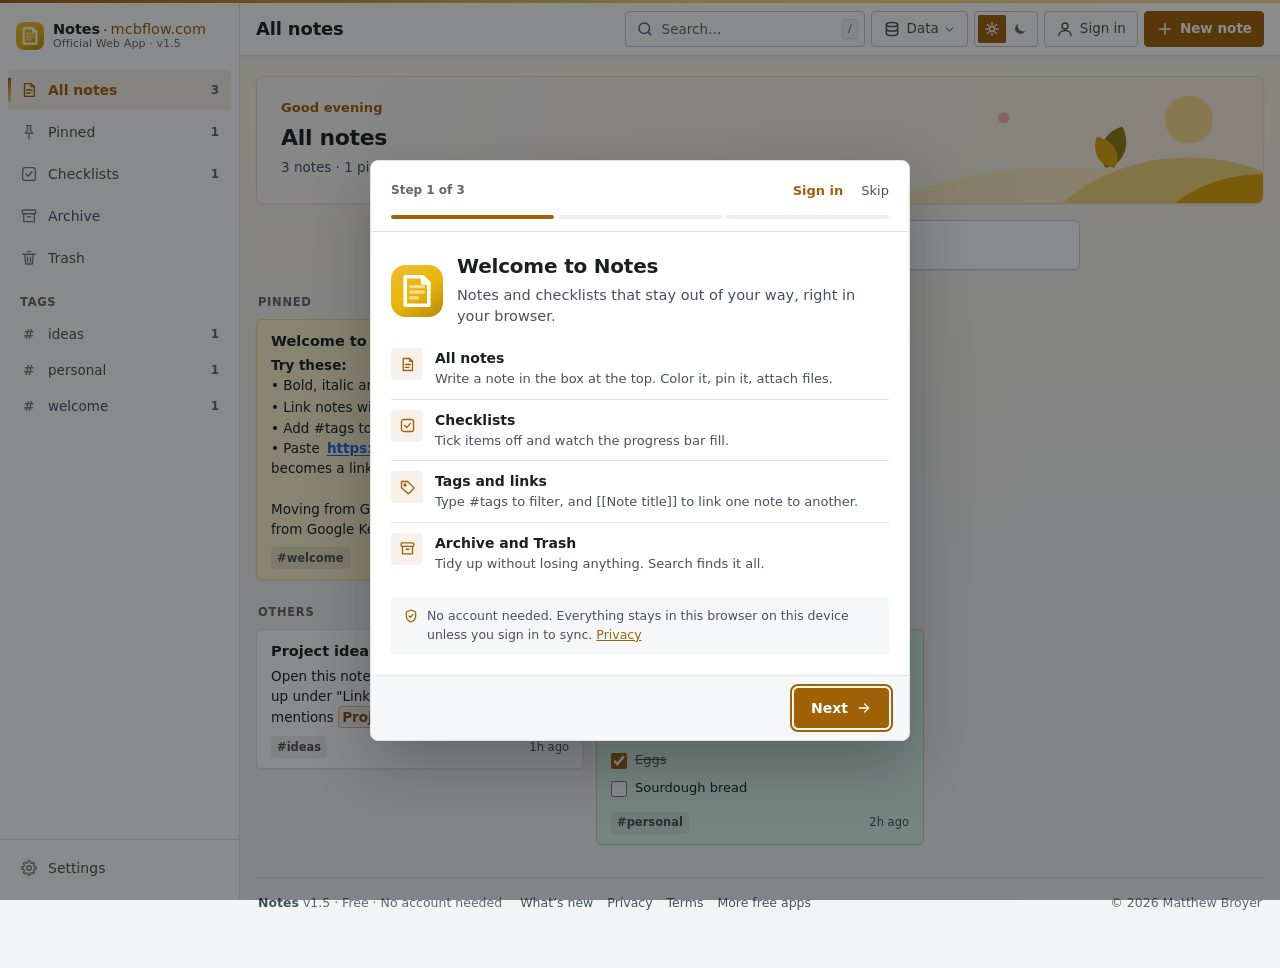
==== commit 0b4f9f59: "Add files via upload" ====
--- a/index.html
+++ b/index.html
@@ -3,7 +3,7 @@
 <head>
 <meta charset="UTF-8">
 <meta name="viewport" content="width=device-width, initial-scale=1, viewport-fit=cover">
-<meta http-equiv="Content-Security-Policy" content="default-src 'self'; script-src 'self'; style-src 'self' 'unsafe-inline'; img-src 'self' data: blob:; font-src 'self'; connect-src 'self' https://rxvcjdwmvxhwbdwncfhj.supabase.co; manifest-src 'self'; worker-src 'self'; object-src 'none'; base-uri 'self'; form-action 'none'">
+<meta http-equiv="Content-Security-Policy" content="default-src 'self'; script-src 'self'; style-src 'self' 'unsafe-inline'; img-src 'self' data: blob:; media-src 'self' blob:; frame-src blob:; font-src 'self'; connect-src 'self' https://rxvcjdwmvxhwbdwncfhj.supabase.co; manifest-src 'self'; worker-src 'self'; object-src 'none'; base-uri 'self'; form-action 'none'">
 <title>Notes | All notes</title>
 <meta name="description" content="Free notes app that runs in your browser. Write notes and checklists, pin, tag and link them, and import from Google Keep. No account; your notes stay on your device.">
 <link rel="canonical" href="https://notes.mcbflow.com/">
@@ -51,7 +51,6 @@
   <symbol id="i-archive" viewBox="0 0 24 24"><rect x="3" y="4" width="18" height="5" rx="1.5"/><path d="M5 9v10.5h14V9M10 13h4"/></symbol>
   <symbol id="i-trash" viewBox="0 0 24 24"><path d="M4 7h16M10 3.5h4M6.5 7l1 13h9l1-13M10 11v6M14 11v6"/></symbol>
   <symbol id="i-tag" viewBox="0 0 24 24"><path d="M3.5 12.2V4.5a1 1 0 0 1 1-1h7.7l8.3 8.3a1.4 1.4 0 0 1 0 2l-6.2 6.2a1.4 1.4 0 0 1-2 0z"/><circle cx="8.5" cy="8.5" r="1.4"/></symbol>
-  <symbol id="i-settings" viewBox="0 0 24 24"><path d="M4 7h10M18 7h2M4 17h4M12 17h8"/><circle cx="16" cy="7" r="2"/><circle cx="10" cy="17" r="2"/></symbol>
   <symbol id="i-search" viewBox="0 0 24 24"><circle cx="11" cy="11" r="7"/><path d="m20 20-3.5-3.5"/></symbol>
   <symbol id="i-plus" viewBox="0 0 24 24"><path d="M12 5v14M5 12h14"/></symbol>
   <symbol id="i-export" viewBox="0 0 24 24"><path d="M4 14v5.5h16V14M12 15V4M7.5 8.5 12 4l4.5 4.5"/></symbol>
@@ -75,11 +74,23 @@
   <symbol id="i-file" viewBox="0 0 24 24"><path d="M6 3.5h8l4 4v13H6z"/><path d="M14 3.5v4h4"/></symbol>
   <symbol id="i-help" viewBox="0 0 24 24"><circle cx="12" cy="12" r="9"/><path d="M9.6 9.3a2.5 2.5 0 0 1 4.8.9c0 1.7-2.4 2.2-2.4 3.8M12 17.3v.2"/></symbol>
   <symbol id="i-drop" viewBox="0 0 24 24"><path d="M12 3.5c3 3.6 6 7 6 10.5a6 6 0 0 1-12 0c0-3.5 3-6.9 6-10.5z"/></symbol>
+  <symbol id="i-gear" viewBox="0 0 24 24"><path d="M19.00 10.32 L21.51 10.72 L21.51 13.28 L19.00 13.68 L18.14 15.76 L19.63 17.82 L17.82 19.63 L15.76 18.14 L13.68 19.00 L13.28 21.51 L10.72 21.51 L10.32 19.00 L8.24 18.14 L6.18 19.63 L4.37 17.82 L5.86 15.76 L5.00 13.68 L2.49 13.28 L2.49 10.72 L5.00 10.32 L5.86 8.24 L4.37 6.18 L6.18 4.37 L8.24 5.86 L10.32 5.00 L10.72 2.49 L13.28 2.49 L13.68 5.00 L15.76 5.86 L17.82 4.37 L19.63 6.18 L18.14 8.24Z"/><circle cx="12" cy="12" r="3"/></symbol>
+  <symbol id="i-save" viewBox="0 0 24 24"><path d="M5 3h11l3 3v15H5z"/><path d="M8 3v5h7V3M8 21v-7h8v7"/></symbol>
+  <symbol id="i-sync" viewBox="0 0 24 24"><path d="M20 11a8 8 0 0 0-14.7-4.4L4 8"/><path d="M4 3v5h5"/><path d="M4 13a8 8 0 0 0 14.7 4.4L20 16"/><path d="M20 21v-5h-5"/></symbol>
+  <symbol id="i-json" viewBox="0 0 24 24"><path d="M14 3H6v18h12V7z"/><path d="M14 3v4h4"/><path d="M10 12c-1 0-1 .5-1 1.5S8.5 15 8 15c.5 0 1 .5 1 1.5s0 1.5 1 1.5M14 12c1 0 1 .5 1 1.5s.5 1.5 1 1.5c-.5 0-1 .5-1 1.5s0 1.5-1 1.5"/></symbol>
+  <symbol id="i-csv" viewBox="0 0 24 24"><rect x="3" y="4" width="18" height="16" rx="1.5"/><path d="M3 10h18M3 15h18M9 4v16"/></symbol>
+  <symbol id="i-zip" viewBox="0 0 24 24"><path d="M4 7h16v13H4z"/><path d="M3 4h18v3H3zM10 11h4"/></symbol>
+  <symbol id="i-upload" viewBox="0 0 24 24"><path d="M12 16V4M7 9l5-5 5 5"/><path d="M5 20h14"/></symbol>
+  <symbol id="i-shield" viewBox="0 0 24 24"><path d="M12 3 5 6v6c0 4.5 3 7.5 7 9 4-1.5 7-4.5 7-9V6z"/><path d="m9 12 2 2 4-4"/></symbol>
+  <symbol id="i-sun" viewBox="0 0 24 24"><circle cx="12" cy="12" r="4"/><path d="M12 2v2M12 20v2M4.9 4.9l1.4 1.4M17.7 17.7l1.4 1.4M2 12h2M20 12h2M4.9 19.1l1.4-1.4M17.7 6.3l1.4-1.4"/></symbol>
+  <symbol id="i-moon" viewBox="0 0 24 24"><path d="M20 14.5A8 8 0 0 1 9.5 4a8 8 0 1 0 10.5 10.5Z"/></symbol>
+  <symbol id="i-next" viewBox="0 0 24 24"><path d="M5 12h14M13 6l6 6-6 6"/></symbol>
+  <symbol id="i-back" viewBox="0 0 24 24"><path d="M19 12H5M11 6l-6 6 6 6"/></symbol>
   <symbol id="i-link" viewBox="0 0 24 24"><path d="M10 14a4 4 0 0 0 5.7 0l3-3a4 4 0 0 0-5.7-5.7l-1 1"/><path d="M14 10a4 4 0 0 0-5.7 0l-3 3a4 4 0 0 0 5.7 5.7l1-1"/></symbol>
 </svg>
 
 <aside class="mb-side" aria-label="App">
-  <a class="brand" href="./" data-action="home" aria-label="notes.mcbflow.com: go to All notes"><span class="logo"><svg aria-hidden="true" focusable="false" xmlns="http://www.w3.org/2000/svg" viewBox="0 0 64 64"><defs><linearGradient id="gn1" gradientUnits="userSpaceOnUse" x1="10" y1="0" x2="54" y2="64"><stop offset="0" stop-color="#edbe2b"/><stop offset=".55" stop-color="#EAB308"/><stop offset="1" stop-color="#bb8f06"/></linearGradient><clipPath id="cn1"><rect width="64" height="64" rx="18"/></clipPath></defs><g clip-path="url(#cn1)"><rect width="64" height="64" fill="url(#gn1)"/><path d="M24 26.5h16M24 33.5h16M24 40.5h9" stroke="#fff" stroke-opacity=".55" stroke-width="4" stroke-linecap="round" fill="none"/><path d="M17.5 14.5h21.5l7.5 7.5v27.5h-29z" stroke="#fff" stroke-width="4.5" stroke-linecap="round" stroke-linejoin="round" fill="none"/><path d="M39 14.5v7.5h7.5" stroke="#fff" stroke-width="4.5" stroke-linecap="round" stroke-linejoin="round" fill="none"/></g></svg></span><span class="bt"><b>notes<i class="tld">.mcbflow.com</i></b><span>Official Web App · v1.3</span></span></a>
+  <a class="brand" href="./" data-action="home" aria-label="Notes (notes.mcbflow.com): go to All notes"><span class="logo"><svg aria-hidden="true" focusable="false" xmlns="http://www.w3.org/2000/svg" viewBox="0 0 64 64"><defs><linearGradient id="gn1" gradientUnits="userSpaceOnUse" x1="10" y1="0" x2="54" y2="64"><stop offset="0" stop-color="#edbe2b"/><stop offset=".55" stop-color="#EAB308"/><stop offset="1" stop-color="#bb8f06"/></linearGradient><clipPath id="cn1"><rect width="64" height="64" rx="18"/></clipPath></defs><g clip-path="url(#cn1)"><rect width="64" height="64" fill="url(#gn1)"/><path d="M24 26.5h16M24 33.5h16M24 40.5h9" stroke="#fff" stroke-opacity=".55" stroke-width="4" stroke-linecap="round" fill="none"/><path d="M17.5 14.5h21.5l7.5 7.5v27.5h-29z" stroke="#fff" stroke-width="4.5" stroke-linecap="round" stroke-linejoin="round" fill="none"/><path d="M39 14.5v7.5h7.5" stroke="#fff" stroke-width="4.5" stroke-linecap="round" stroke-linejoin="round" fill="none"/></g></svg></span><span class="bt"><b>Notes<i class="tld"><span class="sep" aria-hidden="true">∙</span>mcbflow.com</i></b><span>Official Web App · v1.5</span></span></a>
   <nav class="side-nav" id="sideNav" aria-label="Sections">
     <button type="button" data-view="all" aria-current="page"><svg class="uic"><use href="#i-notes"/></svg><span>All notes</span><b class="count" data-count="all"></b></button>
     <button type="button" data-view="pinned"><svg class="uic"><use href="#i-pin"/></svg><span>Pinned</span><b class="count" data-count="pinned"></b></button>
@@ -89,14 +100,14 @@
   </nav>
   <p class="side-label" id="tagLabel" hidden>Tags</p>
   <nav class="side-nav side-tags" id="tagNav" aria-labelledby="tagLabel"></nav>
-  <nav class="side-nav side-end" aria-label="More">
-    <button type="button" data-view="settings"><svg class="uic"><use href="#i-settings"/></svg><span>Settings</span></button>
+  <nav class="side-nav side-end" aria-label="Settings">
+    <button type="button" data-view="settings"><svg class="uic"><use href="#i-gear"/></svg><span>Settings</span></button>
   </nav>
 </aside>
 
 <div class="mb-main">
   <header class="page-bar">
-    <a class="brand phone-brand" href="./" data-action="home" aria-label="notes.mcbflow.com: go to All notes"><span class="logo"><svg aria-hidden="true" focusable="false" xmlns="http://www.w3.org/2000/svg" viewBox="0 0 64 64"><defs><linearGradient id="gn2" gradientUnits="userSpaceOnUse" x1="10" y1="0" x2="54" y2="64"><stop offset="0" stop-color="#edbe2b"/><stop offset=".55" stop-color="#EAB308"/><stop offset="1" stop-color="#bb8f06"/></linearGradient><clipPath id="cn2"><rect width="64" height="64" rx="18"/></clipPath></defs><g clip-path="url(#cn2)"><rect width="64" height="64" fill="url(#gn2)"/><path d="M24 26.5h16M24 33.5h16M24 40.5h9" stroke="#fff" stroke-opacity=".55" stroke-width="4" stroke-linecap="round" fill="none"/><path d="M17.5 14.5h21.5l7.5 7.5v27.5h-29z" stroke="#fff" stroke-width="4.5" stroke-linecap="round" stroke-linejoin="round" fill="none"/><path d="M39 14.5v7.5h7.5" stroke="#fff" stroke-width="4.5" stroke-linecap="round" stroke-linejoin="round" fill="none"/></g></svg></span><span class="bt"><b>notes<i class="tld">.mcbflow.com</i></b><span>Official Web App · v1.3</span></span></a>
+    <a class="brand phone-brand" href="./" data-action="home" aria-label="Notes (notes.mcbflow.com): go to All notes"><span class="logo"><svg aria-hidden="true" focusable="false" xmlns="http://www.w3.org/2000/svg" viewBox="0 0 64 64"><defs><linearGradient id="gn2" gradientUnits="userSpaceOnUse" x1="10" y1="0" x2="54" y2="64"><stop offset="0" stop-color="#edbe2b"/><stop offset=".55" stop-color="#EAB308"/><stop offset="1" stop-color="#bb8f06"/></linearGradient><clipPath id="cn2"><rect width="64" height="64" rx="18"/></clipPath></defs><g clip-path="url(#cn2)"><rect width="64" height="64" fill="url(#gn2)"/><path d="M24 26.5h16M24 33.5h16M24 40.5h9" stroke="#fff" stroke-opacity=".55" stroke-width="4" stroke-linecap="round" fill="none"/><path d="M17.5 14.5h21.5l7.5 7.5v27.5h-29z" stroke="#fff" stroke-width="4.5" stroke-linecap="round" stroke-linejoin="round" fill="none"/><path d="M39 14.5v7.5h7.5" stroke="#fff" stroke-width="4.5" stroke-linecap="round" stroke-linejoin="round" fill="none"/></g></svg></span><span class="bt"><b>Notes<i class="tld"><span class="sep" aria-hidden="true">∙</span>mcbflow.com</i></b><span>Official Web App · v1.5</span></span></a>
     <h1 class="page-title" id="pageTitle">All notes</h1>
     <div class="actions">
       <button type="button" class="tb tb-search tb-opt nb-phone-only" id="searchTb" data-notes-only aria-label="Search notes" title="Search notes"><svg class="uic" aria-hidden="true"><use href="#i-search"/></svg></button>
@@ -105,15 +116,11 @@
         <input id="search" type="search" placeholder="Search…" aria-label="Search notes (press /)" aria-keyshortcuts="/" autocomplete="off"><kbd>/</kbd>
       </div>
       <div class="menu-wrap">
-        <button type="button" class="tb" id="dataBtn" aria-haspopup="menu" aria-expanded="false" aria-controls="dataMenu" aria-label="Data: backup and import" title="Backup and import"><svg class="uic" aria-hidden="true"><use href="#i-data"/></svg><span class="tb-lbl">Data</span><svg class="uic tb-chev" aria-hidden="true"><use href="#i-down"/></svg></button>
-        <div class="menu" id="dataMenu" role="menu" hidden>
-          <button type="button" role="menuitem" data-action="export"><svg class="uic" aria-hidden="true"><use href="#i-export"/></svg>Export backup (.json)</button>
-          <button type="button" role="menuitem" data-action="import"><svg class="uic" aria-hidden="true"><use href="#i-import"/></svg>Import backup…</button>
-          <button type="button" role="menuitem" data-action="keep"><svg class="uic" aria-hidden="true"><use href="#i-import"/></svg>Import from Google Keep…</button>
-          <button type="button" role="menuitem" data-action="sync" id="syncMenu" hidden><svg class="uic" aria-hidden="true"><use href="#i-cloud"/></svg><span id="syncMenuText">Sync across devices…</span></button>
-        </div>
+        <button type="button" class="tb" id="dataBtn" aria-haspopup="menu" aria-expanded="false" aria-controls="dataMenu" aria-label="Data: back up, sync, export or import" title="Back up, sync, export or import"><svg class="uic" aria-hidden="true"><use href="#i-data"/></svg><span class="tb-lbl">Data</span><svg class="uic tb-chev" aria-hidden="true"><use href="#i-down"/></svg></button>
+        <div class="mb-dm" id="dataMenu" role="menu" aria-label="Data" hidden></div>
       </div>
       <button type="button" class="themesw" id="themeBtn" role="switch" aria-checked="false" aria-label="Dark mode" title="Dark mode"><span class="tk"><svg class="i-sun" viewBox="0 0 20 20" width="14" height="14" aria-hidden="true" fill="none" stroke="currentColor" stroke-width="1.8" stroke-linecap="round"><circle cx="10" cy="10" r="3.2"/><path d="M10 2.5v1.8M10 15.7v1.8M2.5 10h1.8M15.7 10h1.8M4.7 4.7l1.3 1.3M14 14l1.3 1.3M4.7 15.3 6 14M14 6l1.3-1.3"/></svg><svg class="i-moon" viewBox="0 0 20 20" width="14" height="14" aria-hidden="true" fill="currentColor"><path d="M16.5 12.2A6.6 6.6 0 0 1 7.8 3.5a6.6 6.6 0 1 0 8.7 8.7Z"/></svg><i class="th"></i></span></button>
+      <button type="button" class="tb tb-acct" id="acctBtn"></button>
       <button type="button" class="tb tb-primary" data-action="new" aria-label="New note" title="New note"><svg class="uic" aria-hidden="true"><use href="#i-plus"/></svg><span class="tb-lbl">New note</span></button>
     </div>
   </header>
@@ -123,7 +130,7 @@
     <section id="notesView" aria-labelledby="viewHeading">
       <section class="cu-banner" id="homeBanner">
         <svg class="cu-art" viewBox="0 0 640 136" preserveAspectRatio="xMaxYMax slice" aria-hidden="true" focusable="false"><circle class="b" cx="560" cy="46" r="26"/><path class="s" d="M210 150 C315 80 525 80 630 150Z"/><path class="m" d="M410 150 C485 66 635 66 710 150Z"/><path class="d" d="M530 150 C585 90 695 90 750 150Z"/><path class="n" transform="translate(470 98) rotate(-64) scale(0.5)" d="M0 0 C 20 -34 66 -40 96 -6 C 70 28 22 34 0 0Z"/><path class="d" transform="translate(480 98) rotate(-116) scale(0.4)" d="M0 0 C 20 -34 66 -40 96 -6 C 70 28 22 34 0 0Z"/><circle class="r" cx="360" cy="44" r="6"/></svg>
-        <div class="cu-txt"><h2 class="cu-t" id="bannerTitle">All notes</h2><p class="cu-s" id="bannerSub">Your notes stay in this browser</p></div>
+        <div class="cu-txt"><p class="mb-greet" id="greet"></p><h2 class="cu-t" id="bannerTitle">All notes</h2><p class="cu-s" id="bannerSub">Your notes stay in this browser</p></div>
       </section>
       <div class="view-head" id="viewHead" hidden>
         <h2 id="viewHeading">All notes</h2>
@@ -176,84 +183,77 @@
 
       <div id="notes" aria-live="polite"></div>
       <div id="empty" class="empty" hidden></div>
+      <footer class="mb-foot">
+        <p class="mb-foot-main"><b>Notes</b> v1.5 · Free · No account needed</p>
+        <nav class="mb-foot-links" aria-label="About Notes"><button type="button" data-action="whats-new">What’s new</button><a href="privacy.html">Privacy</a><a href="terms.html">Terms</a><a href="https://mcbflow.com/">More free apps</a></nav>
+        <p class="mb-foot-copy">© 2026 Matthew Broyer</p>
+      </footer>
     </section>
 
-    <!-- SETTINGS -->
+    <!-- SETTINGS (MB Suite v3.3 order: Appearance → Account & sync → Notes → Backup & data → Install → About) -->
     <section id="settingsView" hidden aria-labelledby="settingsHeading">
       <div class="view-head"><h2 id="settingsHeading" class="phone-only">Settings</h2></div>
-      <div class="settings">
-        <section class="card" aria-labelledby="s-sync" id="syncCard" hidden>
-          <h2 id="s-sync">Sync across devices</h2>
-          <p class="muted" id="syncText"></p>
-          <div class="row-actions">
-            <button type="button" class="btn primary" data-action="sync" id="syncBtn"><svg class="uic" aria-hidden="true"><use href="#i-cloud"/></svg><span id="syncBtnText">Sign in to sync</span></button>
-          </div>
-        </section>
-
-        <section class="card" aria-labelledby="s-data">
-          <h2 id="s-data">Backup and import</h2>
-          <p class="muted">Your notes live in this browser (and in your account, if you sync). Attachments are only in backups. Export a backup now and then, especially before clearing browser data or switching devices.</p>
-          <div class="row-actions">
-            <button type="button" class="btn primary" data-action="export"><svg class="uic" aria-hidden="true"><use href="#i-export"/></svg>Export backup</button>
-            <button type="button" class="btn" data-action="import"><svg class="uic" aria-hidden="true"><use href="#i-import"/></svg>Import backup…</button>
-          </div>
-          <p class="fine" id="lastBackup"></p>
-        </section>
-
-        <section class="card" aria-labelledby="s-keep" id="keepCard">
-          <h2 id="s-keep">Import from Google Keep</h2>
-          <ol class="steps">
-            <li>Go to <b>takeout.google.com</b>, click <b>Deselect all</b>, tick <b>Keep</b> only, and create the export.</li>
-            <li>Download the .zip Google emails you.</li>
-            <li>Choose that .zip here (or the .json files from its <b>Takeout/Keep</b> folder).</li>
-          </ol>
-          <label class="check"><input type="checkbox" id="keepImages" checked> Bring in images (up to 4 MB each; they use browser storage)</label>
-          <div class="row-actions">
-            <button type="button" class="btn primary" data-action="keep"><svg class="uic" aria-hidden="true"><use href="#i-import"/></svg>Choose Takeout file…</button>
-          </div>
-          <p class="fine">Keeps titles, text, checklists, colors, pins, archive and trash, labels (as #tags), links and dates. Notes you've already imported are skipped. Everything is read on your device; nothing is uploaded.</p>
-          <div id="keepResult" class="result" role="status" hidden></div>
-        </section>
-
-        <section class="card" aria-labelledby="s-help">
-          <h2 id="s-help">Tips</h2>
-          <dl class="tips">
-            <dt>Tags</dt><dd>Type <code>#idea</code> anywhere in a note. Tags appear in the sidebar so you can filter by them.</dd>
-            <dt>Links between notes</dt><dd>Type <code>[[Note title]]</code> to link to another note. The linked note lists it under "Linked from".</dd>
-            <dt>Web links</dt><dd>Paste any <code>https://</code> address and it becomes clickable.</dd>
-            <dt>Keyboard</dt><dd><kbd>Esc</kbd> or <kbd>Ctrl</kbd>+<kbd>Enter</kbd> saves and closes. <kbd>Ctrl</kbd>+<kbd>B</kbd> / <kbd>I</kbd> / <kbd>U</kbd> format text. Start a line with <code>• </code> or <code>1. </code> and Enter continues the list.</dd>
-            <dt>Can I install it like an app?</dt><dd>In Chrome or Edge, use Install at the bottom of Settings (or the install icon in the address bar). On iPhone, tap Share, then Add to Home Screen.</dd>
-          </dl>
-        </section>
-
-        <section class="card danger-zone" aria-labelledby="s-delete">
-          <h2 id="s-delete">Delete data</h2>
-          <div class="setting-row">
-            <div><b>Delete all notes</b><p class="muted">Removes every note from this browser, including Archive and Trash. Export a backup first if you might want them back.</p></div>
-            <button type="button" class="btn danger" data-action="delete-all">Delete all…</button>
-          </div>
-        </section>
-
-        <section class="card" aria-labelledby="s-app">
-          <h2 id="s-app">App</h2>
-          <div class="setting-row">
-            <div><b>Dark mode</b><p class="muted">Follows your device until you change it here.</p></div>
-            <button type="button" class="themesw" id="themeBtn2" role="switch" aria-checked="false" aria-label="Dark mode"><i></i></button>
-          </div>
-          <div class="setting-row">
-            <div><b>Your notes</b><p class="muted" id="statsLine"></p></div>
-            <button type="button" class="btn mb-share-btn" data-action="share-stats"><svg class="uic" aria-hidden="true"><use href="#i-share"/></svg>Share</button>
-          </div>
-          <div class="setting-row">
-            <div><b>Storage used</b><p class="muted" id="storageLine"></p></div>
-          </div>
+      <div class="mb-set">
+        <section class="mb-set-sec" aria-labelledby="setA"><h2 class="mb-set-h" id="setA">Appearance</h2>
+          <div class="mb-set-card"><div class="mb-set-row"><div class="mb-set-l"><b>Theme</b><small>Light or dark. Follows your device until you pick one here or in the top bar.</small></div>
+            <div class="mb-set-c"><div class="mb-seg" role="group" aria-label="Theme"><button type="button" data-theme-set="light" aria-pressed="true"><svg class="uic" aria-hidden="true"><use href="#i-sun"/></svg>Light</button><button type="button" data-theme-set="dark" aria-pressed="false"><svg class="uic" aria-hidden="true"><use href="#i-moon"/></svg>Dark</button></div></div></div></div>
+        </section>
+
+        <section class="mb-set-sec" aria-labelledby="setS"><h2 class="mb-set-h" id="setS">Account &amp; sync</h2>
+          <div class="mb-set-card pad" id="syncCard"><p class="muted" style="margin:0">Sync isn’t available in this browser.</p></div>
+        </section>
+
+        <section class="mb-set-sec" aria-labelledby="setN"><h2 class="mb-set-h" id="setN">Your notes</h2>
+          <div class="mb-set-card">
+            <div class="mb-set-row"><div class="mb-set-l"><b>Your notes</b><small id="statsLine"></small></div>
+              <div class="mb-set-c"><button type="button" class="btn sm mb-share-btn" data-action="share-stats"><svg class="uic" aria-hidden="true"><use href="#i-share"/></svg>Share</button></div></div>
+            <div class="mb-set-row"><div class="mb-set-l"><b>Storage used</b><small id="storageLine"></small></div></div>
+          </div>
+        </section>
+
+        <section class="mb-set-sec" aria-labelledby="setT"><h2 class="mb-set-h" id="setT">Tips</h2>
+          <div class="mb-set-card pad">
+            <dl class="tips">
+              <dt>Tags</dt><dd>Type <code>#idea</code> anywhere in a note. Tags appear in the sidebar so you can filter by them.</dd>
+              <dt>Links between notes</dt><dd>Type <code>[[Note title]]</code> to link to another note. The linked note lists it under "Linked from".</dd>
+              <dt>Web links</dt><dd>Paste any <code>https://</code> address and it becomes clickable.</dd>
+              <dt>Attachments</dt><dd>Attach files with the paperclip or paste a screenshot. Click a picture or file to open it right here in the app.</dd>
+              <dt>Keyboard</dt><dd><kbd>Esc</kbd> or <kbd>Ctrl</kbd>+<kbd>Enter</kbd> saves and closes. <kbd>Ctrl</kbd>+<kbd>B</kbd> / <kbd>I</kbd> / <kbd>U</kbd> format text. <kbd>Ctrl</kbd>+<kbd>S</kbd> saves a backup. Start a line with <code>• </code> or <code>1. </code> and Enter continues the list.</dd>
+              <dt>Can I install it like an app?</dt><dd>In Chrome or Edge, use Install below (or the install icon in the address bar). On iPhone, tap Share, then Add to Home Screen.</dd>
+            </dl>
+          </div>
+        </section>
+
+        <section class="mb-set-sec" aria-labelledby="setD"><h2 class="mb-set-h" id="setD">Backup &amp; data</h2>
+          <div class="mb-set-card mb-set-dm" id="dataList"></div>
+          <div class="mb-set-card pad" id="keepCard">
+            <h3 class="mb-set-sub">Import from Google Keep</h3>
+            <ol class="steps">
+              <li>Go to <b>takeout.google.com</b>, click <b>Deselect all</b>, tick <b>Keep</b> only, and create the export.</li>
+              <li>Download the .zip Google emails you.</li>
+              <li>Choose that .zip here (or the .json files from its <b>Takeout/Keep</b> folder).</li>
+            </ol>
+            <label class="check"><input type="checkbox" id="keepImages" checked> Bring in images (up to 4 MB each; they use browser storage)</label>
+            <div class="row-actions">
+              <button type="button" class="btn" data-action="keep"><svg class="uic" aria-hidden="true"><use href="#i-import"/></svg>Choose Takeout file…</button>
+            </div>
+            <p class="fine">Keeps titles, text, checklists, colors, pins, archive and trash, labels (as #tags), links and dates. Notes you've already imported are skipped. Everything is read on your device; nothing is uploaded.</p>
+            <div id="keepResult" class="result" role="status" hidden></div>
+          </div>
+        </section>
+
+        <section class="mb-set-sec" aria-labelledby="setI"><h2 class="mb-set-h" id="setI">Install</h2>
           <div data-mb-install data-app-name="Notes" data-note="Opens in its own window with its own icon. Works offline after the first visit." hidden></div>
+          <div class="mb-set-card" id="installFallback"><div class="mb-set-row"><div class="mb-set-l"><b>Install Notes</b><small>This browser isn’t offering an install button right now. In Chrome or Edge, use the install icon in the address bar. On iPhone or iPad, tap Share, then Add to Home Screen.</small></div></div></div>
+        </section>
+
+        <section class="mb-set-sec" aria-labelledby="setAb"><h2 class="mb-set-h" id="setAb">About</h2>
           <div class="mb-about" role="group" aria-label="About this app">
             <svg class="uic" viewBox="0 0 24 24" width="20" height="20" fill="none" stroke="currentColor" stroke-width="2" stroke-linecap="round" stroke-linejoin="round" aria-hidden="true" focusable="false"><circle cx="12" cy="12" r="9.5"/><path d="M12 11v6M12 7.5v.01"/></svg>
             <div>
               <b>notes.mcbflow.com™</b>
-              <p>Version 1.4 · Oct 15, 2026</p>
-              <p class="mb-about-links"><a href="privacy.html">Privacy</a><a href="https://mcbflow.com/">More free apps at mcbflow.com</a></p>
+              <p>Version 1.5 · Oct 16, 2026</p>
+              <p class="mb-about-links"><button type="button" data-action="whats-new">What’s new</button><a href="privacy.html">Privacy</a><a href="terms.html">Terms</a><a href="https://mcbflow.com/">More free apps at mcbflow.com</a></p>
               <p class="mb-about-copy">© 2026 Matthew Broyer. All rights reserved.</p>
             </div>
           </div>
@@ -268,7 +268,7 @@
   <button type="button" data-view="checklist"><svg class="uic"><use href="#i-check"/></svg><span>Checklists</span></button>
   <button type="button" data-view="archive"><svg class="uic"><use href="#i-archive"/></svg><span>Archive</span></button>
   <button type="button" data-view="trash"><svg class="uic"><use href="#i-trash"/></svg><span>Trash</span></button>
-  <button type="button" data-view="settings"><svg class="uic"><use href="#i-settings"/></svg><span>Settings</span></button>
+  <button type="button" data-view="settings"><svg class="uic"><use href="#i-gear"/></svg><span>Settings</span></button>
 </nav>
 
 <!-- note editor -->
@@ -326,8 +326,69 @@
   </form>
 </dialog>
 
+<!-- WELCOME (first run, MB Suite v3.3 .mbw): 1 Welcome · 2 Pick a look · 3 First note + "Moving from another device?" -->
+<div class="mbw" id="welcome" role="dialog" aria-modal="true" aria-labelledby="mbwTitle" hidden>
+  <div class="mbw-card">
+    <header class="mbw-head">
+      <span class="mbw-step" id="mbwStep">Step 1 of 3</span>
+      <span class="mbw-head-a"><span id="mbwAcct"></span><button class="mbw-link" type="button" id="mbwSkip">Skip</button></span>
+      <div class="mbw-prog" aria-hidden="true"><i class="on"></i><i></i><i></i></div>
+    </header>
+    <div class="mbw-body" data-step="0">
+      <div class="mbw-hero"><span class="mbw-logo"><svg aria-hidden="true" focusable="false" xmlns="http://www.w3.org/2000/svg" viewBox="0 0 64 64"><defs><linearGradient id="gnw" gradientUnits="userSpaceOnUse" x1="10" y1="0" x2="54" y2="64"><stop offset="0" stop-color="#edbe2b"/><stop offset=".55" stop-color="#EAB308"/><stop offset="1" stop-color="#bb8f06"/></linearGradient><clipPath id="cnw"><rect width="64" height="64" rx="18"/></clipPath></defs><g clip-path="url(#cnw)"><rect width="64" height="64" fill="url(#gnw)"/><path d="M24 26.5h16M24 33.5h16M24 40.5h9" stroke="#fff" stroke-opacity=".55" stroke-width="4" stroke-linecap="round" fill="none"/><path d="M17.5 14.5h21.5l7.5 7.5v27.5h-29z" stroke="#fff" stroke-width="4.5" stroke-linecap="round" stroke-linejoin="round" fill="none"/><path d="M39 14.5v7.5h7.5" stroke="#fff" stroke-width="4.5" stroke-linecap="round" stroke-linejoin="round" fill="none"/></g></svg></span><div><h2 id="mbwTitle">Welcome to Notes</h2><p class="mbw-lead">Notes and checklists that stay out of your way, right in your browser.</p></div></div>
+      <ul class="mbw-feats">
+        <li><span class="mbw-ic"><svg class="uic" aria-hidden="true"><use href="#i-notes"/></svg></span><div><b>All notes</b><span>Write a note in the box at the top. Color it, pin it, attach files.</span></div></li>
+        <li><span class="mbw-ic"><svg class="uic" aria-hidden="true"><use href="#i-check"/></svg></span><div><b>Checklists</b><span>Tick items off and watch the progress bar fill.</span></div></li>
+        <li><span class="mbw-ic"><svg class="uic" aria-hidden="true"><use href="#i-tag"/></svg></span><div><b>Tags and links</b><span>Type #tags to filter, and [[Note title]] to link one note to another.</span></div></li>
+        <li><span class="mbw-ic"><svg class="uic" aria-hidden="true"><use href="#i-archive"/></svg></span><div><b>Archive and Trash</b><span>Tidy up without losing anything. Search finds it all.</span></div></li>
+      </ul>
+      <p class="mbw-privacy"><svg class="uic" aria-hidden="true"><use href="#i-shield"/></svg><span>No account needed. Everything stays in this browser on this device unless you sign in to sync. <a href="privacy.html">Privacy</a></span></p>
+    </div>
+    <div class="mbw-body" data-step="1" hidden>
+      <h2>Pick a look</h2><p class="mbw-lead">You can switch anytime from the top bar or Settings.</p>
+      <div class="mbw-looks" role="group" aria-label="Theme">
+        <button type="button" class="mbw-look" data-theme-set="light" aria-pressed="true"><span class="pv l" aria-hidden="true"><b class="a"></b><b></b><b></b></span><span><svg class="uic" aria-hidden="true"><use href="#i-sun"/></svg> Light</span></button>
+        <button type="button" class="mbw-look" data-theme-set="dark" aria-pressed="false"><span class="pv d" aria-hidden="true"><b class="a"></b><b></b><b></b></span><span><svg class="uic" aria-hidden="true"><use href="#i-moon"/></svg> Dark</span></button>
+      </div>
+    </div>
+    <div class="mbw-body" data-step="2" hidden>
+      <h2>Write your first note</h2><p class="mbw-lead">Optional. Three short sample notes are already in your list to show how tags, links and checklists work. Delete them whenever you like.</p>
+      <label class="mbw-field"><span>First note</span><input type="text" id="mbwNote" maxlength="500" autocomplete="off" placeholder="e.g. Ideas for the weekend #plans"></label>
+      <div class="mbw-alt"><span>Moving from another device or app?</span>
+        <button class="mbw-btn sm" type="button" id="mbwSync"><svg class="uic" aria-hidden="true"><use href="#i-sync"/></svg>Sign in to sync</button>
+        <button class="mbw-btn sm" type="button" id="mbwImport"><svg class="uic" aria-hidden="true"><use href="#i-upload"/></svg>Import a backup</button>
+        <button class="mbw-btn sm" type="button" id="mbwKeep"><svg class="uic" aria-hidden="true"><use href="#i-import"/></svg>Import from Google Keep</button></div>
+    </div>
+    <footer class="mbw-foot"><button class="mbw-btn" type="button" id="mbwBack" hidden><svg class="uic" aria-hidden="true"><use href="#i-back"/></svg>Back</button><button class="mbw-btn pri" type="button" id="mbwNext">Next<svg class="uic" aria-hidden="true"><use href="#i-next"/></svg></button></footer>
+  </div>
+</div>
+
+<!-- What's new -->
+<dialog id="newsDlg" class="ask-dlg news-dlg" aria-labelledby="newsTitle">
+  <div class="news-in">
+    <h3 id="newsTitle">What’s new in Notes</h3>
+    <h4>1.5 · Oct 16, 2026</h4>
+    <ul>
+      <li>A new Settings page, laid out the same way in every mcbflow.com app.</li>
+      <li>An account button in the top bar, and “Keep me signed in on this device” for shared computers.</li>
+      <li>A short welcome screen on your first visit.</li>
+      <li>A clearer Data menu: Save backup now (Ctrl+S), and Export All as JSON, CSV or ZIP. The ZIP holds your backup, a spreadsheet and your attachments.</li>
+      <li>Pictures and attached files open right in the app instead of downloading.</li>
+      <li>Pick a profile picture and screen name for your mcbflow.com account (account button → Edit profile); every app shows the same one.</li>
+      <li>A greeting above All notes (“Good morning”, with your name when you’re signed in).</li>
+      <li>A proper gear icon for Settings, and a new name style: Notes ∙ mcbflow.com.</li>
+    </ul>
+    <h4>1.4 · Oct 15, 2026</h4>
+    <ul>
+      <li>Optional free mcbflow.com account to sync notes across your devices.</li>
+      <li>Attachments live in the browser’s database, so they no longer eat into the note space.</li>
+    </ul>
+    <div class="ask-btns"><button type="button" class="btn primary" data-action="close-news">Close</button></div>
+  </div>
+</dialog>
+
 <div class="toasts" id="toasts" role="status" aria-live="polite"></div>
-<input type="file" id="importFile" class="sr" accept=".json,application/json" tabindex="-1" aria-hidden="true">
+<input type="file" id="importFile" class="sr" accept=".json,.zip,application/json,application/zip" tabindex="-1" aria-hidden="true">
 <input type="file" id="keepFile" class="sr" accept=".zip,.json,application/zip,application/json" multiple tabindex="-1" aria-hidden="true">
 
 <template id="shareArt"><svg class="cu-art" viewBox="0 0 640 136" preserveAspectRatio="xMaxYMax slice" aria-hidden="true" focusable="false"><circle class="b" cx="560" cy="46" r="26"/><path class="s" d="M210 150 C315 80 525 80 630 150Z"/><path class="m" d="M410 150 C485 66 635 66 710 150Z"/><path class="d" d="M530 150 C585 90 695 90 750 150Z"/><path class="n" transform="translate(470 98) rotate(-64) scale(0.5)" d="M0 0 C 20 -34 66 -40 96 -6 C 70 28 22 34 0 0Z"/><path class="d" transform="translate(480 98) rotate(-116) scale(0.4)" d="M0 0 C 20 -34 66 -40 96 -6 C 70 28 22 34 0 0Z"/><circle class="r" cx="360" cy="44" r="6"/></svg></template>
@@ -338,6 +399,7 @@
 <script src="mb-share.js"></script>
 <script src="keep-import.js"></script>
 <script src="mb-sync.js"></script>
+<script src="mb-files.js"></script>
 <script src="app.js"></script>
 </body>
 </html>
--- a/mb-suite-core.css
+++ b/mb-suite-core.css
@@ -14,7 +14,7 @@
   --ctl:38px; --ctl-sm:32px;
   --sp-1:4px; --sp-2:8px; --sp-3:12px; --sp-4:16px; --sp-5:20px; --sp-6:24px;
   --ease:120ms ease;
-  /* page width: every app's header and content share one container (mbmoney.online's) */
+  /* page width: every app's header and content share one container (money.mcbflow.com's) */
   --page-max:1280px; --gutter:16px;
   /* neutrals */
   --bg:#f3f4f6; --surface:#ffffff; --surface-2:#f6f7f9; --surface-3:#eceef2;
--- a/app.css
+++ b/app.css
@@ -45,15 +45,9 @@
 .ib .uic{width:18px;height:18px}
 label.ib:focus-within{outline:2px solid var(--accent);outline-offset:1px}
 
-/* theme switch (v1 spec: 52x26 track, 4px corners, accent thumb) */
-.themesw{position:relative;flex:none;width:52px;height:var(--ctl-sm);padding:0;border:1px solid var(--border-strong);border-radius:var(--r-sm);background:var(--surface-2);cursor:pointer}
-.themesw>i{position:absolute;left:3px;top:50%;width:22px;height:20px;margin-top:-10px;border-radius:3px;background:var(--accent);transition:transform var(--ease)}
-.themesw[aria-checked="true"]>i{transform:translateX(22px)}
-
 /* inputs */
 input[type=search],input[type=text],.field{height:var(--ctl);padding:0 10px;border:1px solid var(--border-strong);border-radius:var(--r-sm);background:var(--surface);color:var(--ink);font-size:14px}
 input[type=search]:focus,input[type=text]:focus,.field:focus{outline:none;border-color:var(--accent);box-shadow:0 0 0 1px var(--accent)}
-.check{display:flex;align-items:center;gap:8px;min-height:36px;font-size:13.5px}
 
 /* search box in the page bar */
 .searchbox{position:relative;display:flex;align-items:center}
@@ -63,10 +57,7 @@
 
 /* Data menu */
 .menu-wrap{position:relative}
-.menu{position:absolute;right:0;top:calc(100% + 6px);z-index:50;min-width:240px;padding:4px;border:1px solid var(--border);border-radius:var(--r-lg);background:var(--surface);box-shadow:var(--shadow-pop)}
-.menu button{display:flex;align-items:center;gap:10px;width:100%;min-height:38px;padding:0 10px;border:0;border-radius:var(--r-sm);background:none;text-align:left;font-size:13.5px;cursor:pointer}
-.menu button:hover,.menu button:focus-visible{background:var(--surface-2)}
-.menu .uic{width:16px;height:16px;color:var(--ink-2)}
+.menu-wrap>.mb-dm{position:absolute;right:0;top:calc(100% + 6px)}   /* look + phone bottom sheet: mb-suite-topbar.css (.mb-dm) */
 
 /* ---- view header (non-home views) ---- */
 .view-head{display:flex;flex-wrap:wrap;align-items:center;gap:4px 12px;margin:0 0 16px}
@@ -130,11 +121,12 @@
 .atts:empty{display:none}
 .att{display:inline-flex;align-items:center;gap:8px;max-width:100%;padding:4px 4px 4px 6px;border:1px solid var(--note-line);border-radius:var(--r-sm);background:color-mix(in srgb,var(--surface) 70%,transparent);font-size:12.5px}
 .att img{width:40px;height:40px;object-fit:cover;border-radius:3px;display:block}
-.att .att-open{display:inline-flex;align-items:center;gap:8px;min-width:0;padding:0;border:0;background:none;cursor:pointer;color:inherit;text-align:left}
+.att .att-open{display:inline-flex;align-items:center;gap:8px;min-width:0;min-height:40px;padding:0;border:0;background:none;cursor:zoom-in;color:inherit;text-align:left;border-radius:3px}
+.att .att-open:focus-visible{outline:2px solid var(--accent);outline-offset:2px}
 .att .att-open span{max-width:150px;overflow:hidden;text-overflow:ellipsis;white-space:nowrap}
 .att .ib{width:28px;height:28px}
 .att.away{border-style:dashed}
-.att.away .att-open{cursor:help}
+.att.away .att-open{cursor:pointer}
 .att.away .att-open span{max-width:240px;color:var(--muted)}
 .att.away i{font-style:normal}
 
@@ -166,8 +158,13 @@
 .card-note .acts .ib .uic{width:16px;height:16px}
 .card-note .pin-on{color:var(--accent)}
 .card-note .thumbs{display:flex;flex-wrap:wrap;gap:6px;margin-top:8px}
-.card-note .thumbs img{width:56px;height:56px;object-fit:cover;border-radius:var(--r-sm);border:1px solid var(--note-line)}
-.card-note .thumbs .att-mini{display:inline-flex;align-items:center;gap:4px;padding:2px 6px;border:1px solid var(--note-line);border-radius:var(--r-sm);font-size:11.5px}
+.card-note .thumbs button{pointer-events:auto;cursor:zoom-in}
+.card-note .thumbs .thumb{display:block;padding:0;border:0;border-radius:var(--r-sm);background:none}
+.card-note .thumbs .thumb:focus-visible,.card-note .thumbs .att-mini:focus-visible{outline:2px solid var(--accent);outline-offset:2px}
+.card-note .thumbs img{display:block;width:56px;height:56px;object-fit:cover;border-radius:var(--r-sm);border:1px solid var(--note-line)}
+.card-note .thumbs .att-mini{display:inline-flex;align-items:center;gap:4px;min-height:32px;padding:2px 8px;border:1px solid var(--note-line);border-radius:var(--r-sm);background:color-mix(in srgb,var(--surface) 60%,transparent);color:var(--ink);font-size:11.5px}
+.card-note .thumbs .att-mini:hover{border-color:var(--accent-line)}
+@media (pointer:coarse){.card-note .thumbs .att-mini{min-height:44px}}
 .card-note .thumbs .att-mini .uic{width:14px;height:14px}
 .card-note .thumbs .att-mini.away{border-style:dashed;opacity:.7}
 .card-note .cl{margin-top:8px;padding-top:6px;border-top:1px solid var(--note-line)}
@@ -236,27 +233,35 @@
 .toast button{min-height:30px;padding:0 10px;border:0;border-radius:var(--r-sm);background:color-mix(in srgb,var(--surface) 18%,transparent);color:inherit;font-weight:650;cursor:pointer}
 @media (max-width:767px){.toasts{bottom:calc(68px + env(safe-area-inset-bottom))}}
 
-/* ---- settings ---- */
-.settings{display:grid;gap:12px;grid-template-columns:repeat(2,minmax(0,1fr));align-items:start}
-.card{padding:16px;border:1px solid var(--border);border-radius:var(--r);background:var(--surface);box-shadow:var(--shadow)}
-.card h2{margin:0 0 6px;font-size:15px;font-weight:650;letter-spacing:0}
-.card>p{margin:0 0 12px}
+/* ---- settings (layout + look: .mb-set in mb-suite-topbar.css; these are Notes' own pieces inside it) ---- */
+.mb-set-card.mb-set-dm{padding:8px 16px}
+.mb-set-sub{margin:0 0 6px;font-size:14px;font-weight:600}
+.mb-set .btn.sm{min-height:36px}
 .row-actions{display:flex;flex-wrap:wrap;gap:8px}
-.steps{margin:4px 0 10px;padding-left:20px;color:var(--ink-2)}
+.steps{margin:4px 0 10px;padding-left:20px;color:var(--ink-2);font-size:13.5px}
 .steps li{margin:3px 0}
-.setting-row{display:flex;align-items:center;justify-content:space-between;gap:12px;padding:12px 0;border-top:1px solid var(--border)}
-.setting-row:first-of-type{border-top:0}
-[data-mb-install]+.setting-row{border-top:0}
-.setting-row p{margin:2px 0 0;font-size:12.5px}
-[data-mb-install]{margin:4px 0 4px}
-.tips{margin:0;display:grid;gap:8px}
-.tips dt{font-weight:600}
+.check{display:flex;align-items:center;gap:8px;min-height:44px;font-size:13.5px}
+.tips{margin:0;display:grid;gap:2px;font-size:13.5px}
+.tips dt{font-weight:600;margin-top:6px}
+.tips dt:first-child{margin-top:0}
 .tips dd{margin:0;color:var(--ink-2)}
 .result{margin-top:12px;padding:10px 12px;border:1px solid var(--border);border-left:3px solid var(--good);border-radius:var(--r-sm);background:var(--surface-2);font-size:13px}
 .result.warn{border-left-color:var(--warn)}
 .result ul{margin:6px 0 0;padding-left:18px}
-.danger-zone .setting-row b{color:var(--ink)}
-@media (max-width:900px){.settings{grid-template-columns:1fr}}
+.mb-about .mb-about-links button{font:inherit}
+
+/* What's new dialog */
+.news-dlg{width:min(480px,calc(100vw - 24px))}
+.news-in{padding:18px 18px 16px;max-height:calc(100dvh - 48px);overflow-y:auto}
+.news-in h3{margin:0 0 4px;font-size:17px;font-weight:650}
+.news-in h4{margin:14px 0 4px;font-size:12px;font-weight:650;letter-spacing:.04em;text-transform:uppercase;color:var(--muted)}
+.news-in ul{margin:0;padding-left:18px;color:var(--ink-2);font-size:13.5px}
+.news-in li{margin:3px 0}
+
+/* welcome: the look buttons put icon + label on one line */
+.mbw-look > span:last-child{display:inline-flex;align-items:center;gap:6px}
+.mbw-look .uic{width:16px;height:16px}
+.mbw .uic{fill:none;stroke:currentColor;stroke-width:1.9}
 
 /* ---- phones ---- */
 @media (max-width:767px){
--- a/mb-suite-sidebar.css
+++ b/mb-suite-sidebar.css
@@ -7,7 +7,7 @@
    Markup (see v3-updates/demo/index.html for a working page):
    <body class="mb-shell">
      <aside class="mb-side" aria-label="App">
-       <a class="brand" href="./" aria-label="mbname.online: go to Home"> .logo + .bt(b + span) </a>
+       <a class="brand" href="./" aria-label="name.mcbflow.com: go to Home"> .logo + .bt(b + span) </a>
        <nav class="side-nav" aria-label="Sections"> <button aria-current="page"><svg class="uic"/><span>Home</span></button> … </nav>
        <nav class="side-nav side-end" aria-label="More"> Settings / Help items (optional) </nav>
      </aside>
--- a/app-v3.css
+++ b/app-v3.css
@@ -50,3 +50,5 @@
   .chip-f[aria-pressed="true"]{background:var(--accent);border-color:var(--accent);color:var(--accent-ink)}
 }
 @media (max-width:767px){.phone-tools .searchbox{display:flex}.chiprow{margin-top:8px}}
+/* v1.5 · nav icons use the suite's 1.8 outline stroke (SUITE nav icons) */
+.side-nav .uic,.bnav .uic{stroke-width:1.8}
--- a/mb-suite-topbar.css
+++ b/mb-suite-topbar.css
@@ -1,17 +1,34 @@
 /* =====================================================================
-   MB SUITE v3.2.1 · STANDARD TOP BAR  (2026-10-14)  · mb-suite-topbar v3.2.1
-   Load LAST, after every other stylesheet / <style> block in the app.
-   One look for the page bar in every app, on every screen size.
+   mb-suite-topbar.css v3.3.0  ·  2026-10-16  ·  SHARED FILE: copy into every app UNCHANGED, load LAST
+   (after every other stylesheet / <style> block). Apps whose CSP has no style-src 'self' inline it as the
+   last <style> block, byte-for-byte. If you edit it, raise the version on this line and in
+   "SHARED FILES/SHARED-FILES-VERSIONS.md", then copy it into every app.
+
+   v3.3.0 (2026-10-16) adds, on top of the v3.2.2 top bar:
+     · every bar control is one height: the theme switch fills the bar height (36px desktop, 42px phones;
+       it was a 28px pill next to 36/42px buttons), the account button is a normal .tb
+     · .tb-acct     account button (mb-sync.js 1.1 sync.button) — "Sign in" or avatar + sync dot
+     · wordmark     <b>Money<i class="tld"><span class="sep" aria-hidden="true">∙</span>mcbflow.com</i></b>
+                    desktop "Money ∙ mcbflow.com", phones "Money"
+     · .mbw-*       welcome / first-run screen (one look in every app)
+     · .mb-dm-*     Data menu items with a one-line description, section labels, status, Clear all data
+     · .mb-set-*    Settings page (Appearance → Account & sync → app settings → Backup & data → Install → About)
+     · .mb-foot     one-line page footer
+     · .mb-greet    "Good morning, Matthew" line on the start view (text from mb-sync.js sync.greet)
+     · universal    textarea grows vertically only · .mb-info read-only chips (never look like buttons) · .mb-pair 50/50 action pairs
+     Standard nav icons (Home, Settings gear, Help, More): "SHARED FILES/suite-nav-icons.html"
+   Reference markup for all of it: "SHARED FILES/suite-shell-demo.html".
 
    Order inside .page-bar .actions (leave out what the app doesn't have):
-     [search] · [extra icon tools, e.g. Undo] · [backup chip, desktop only] · Data · theme switch · [primary] · [More ≡]
+     [search] · [extra icon tools, e.g. Undo] · [backup chip, desktop only] · Data · theme switch · account · [primary] · [More ≡]
 
    Classes (add to the app's EXISTING elements; keep their ids, data-* and handlers):
-     .tb            every button in the bar (search, Data, tools, More)
+     .tb            every button in the bar (search, Data, tools, account, More)
      .tb-lbl        the text inside a .tb  → hidden on phones (icon only)
      .tb-chev       Data's chevron           → hidden on phones
      .tb-dot        the "no recent backup" dot inside Data (app JS still toggles [hidden])
      .tb-primary    the view's main action (accent fill). Must contain an icon + .tb-lbl and an aria-label.
+     .tb-acct       account button: <button class="tb tb-acct" type="button" id="acctBtn"></button>, then sync.button(el)
      .tb-opt        optional tool that may drop out on very narrow phones (≤380px)
      .themesw       theme switch, standard markup only:
        <button class="themesw" role="switch" aria-checked="false" aria-label="Dark mode">
@@ -60,18 +77,30 @@
 .page-bar .actions .tb.tb-primary{background:var(--accent);border-color:var(--accent);color:var(--accent-ink,#fff);font-weight:600}
 .page-bar .actions .tb.tb-primary:hover{background:var(--accent-hover,var(--accent));border-color:var(--accent-hover,var(--accent));color:var(--accent-ink,#fff)}
 
-/* ---- standard theme switch ---- */
+/* ---- standard theme switch: same height as every other bar control ----
+   A segmented switch (sun | moon) exactly as tall as the buttons beside it: 36px desktop/tablet, 42px phones.
+   The accent block sits on the active side. Phones ≤380px: a 42px square showing the current mode. */
 .page-bar .themesw{box-sizing:border-box;display:inline-flex;align-items:center;justify-content:center;flex:none;
-  height:var(--tb-h);min-height:var(--tb-h);width:auto;min-width:0;padding:0 2px;margin:0;border:0;border-radius:var(--r-sm,6px);background:none;box-shadow:none;cursor:pointer}
-.page-bar .themesw .tk{position:relative;display:inline-flex;align-items:center;justify-content:space-between;box-sizing:border-box;
-  width:52px;height:28px;padding:0 6px;border-radius:var(--r-sm,6px);background:var(--surface-2,#eef0f3);border:1px solid var(--border-strong,#cfd4db);color:var(--muted,#6b7280)}
-.page-bar .themesw .tk svg{position:relative;z-index:1;width:14px;height:14px;flex:none;display:block}
-.page-bar .themesw .th{position:absolute;top:2px;left:2px;width:22px;height:22px;border-radius:4px;background:var(--accent);box-shadow:none;transform:none;transition:transform .12s ease}
-.page-bar .themesw[aria-checked="true"] .th{transform:translateX(24px)}
+  height:var(--tb-h);min-height:var(--tb-h);width:auto;min-width:0;padding:0;margin:0;border:0;border-radius:var(--r-sm,6px);background:none;box-shadow:none;cursor:pointer}
+.page-bar .themesw .tk{position:relative;display:inline-flex;align-items:center;justify-content:space-around;box-sizing:border-box;
+  width:64px;height:var(--tb-h);padding:0 3px;border-radius:var(--r-sm,6px);background:var(--surface,#fff);border:1px solid var(--border-strong,#cfd4db);color:var(--muted,#6b7280);
+  transition:border-color .12s ease,background-color .12s ease}
+.page-bar .themesw .tk svg{position:relative;z-index:1;width:16px;height:16px;flex:none;display:block;transition:color .12s ease}
+.page-bar .themesw .th{position:absolute;top:3px;left:3px;width:calc((100% - 6px) / 2);height:calc(100% - 6px);border-radius:calc(var(--r-sm,6px) - 2px);background:var(--accent);box-shadow:none;transform:none;transition:transform .12s ease}
+.page-bar .themesw[aria-checked="true"] .th{transform:translateX(100%)}
 .page-bar .themesw[aria-checked="false"] .i-sun,.page-bar .themesw[aria-checked="true"] .i-moon{color:var(--accent-ink,#fff)}
-.page-bar .themesw:hover .tk{border-color:var(--accent-line,var(--accent))}
+.page-bar .themesw:hover .tk{border-color:var(--accent-line,var(--accent));background:var(--surface-2,#f3f4f6)}
 .page-bar .themesw:focus-visible{outline:2px solid var(--accent);outline-offset:2px}
 .page-bar .themesw > :not(.tk){display:none}   /* no text labels beside the switch */
+@media (max-width:767px){ .page-bar .themesw .tk{width:62px} }
+/* very narrow phones (≤380px): the switch folds to a square showing the current mode, so five controls still fit */
+@media (max-width:380px){
+  .page-bar .themesw .tk{width:var(--tb-h);padding:0;justify-content:center}
+  .page-bar .themesw .th{display:none}
+  .page-bar .themesw .tk svg{width:18px;height:18px}
+  .page-bar .themesw[aria-checked="false"] .i-moon,.page-bar .themesw[aria-checked="true"] .i-sun{display:none}
+  .page-bar .themesw[aria-checked="false"] .i-sun,.page-bar .themesw[aria-checked="true"] .i-moon{color:var(--ink-2,#3a414a)}
+}
 
 /* backup chip: desktop only, same height as the buttons */
 .page-bar .actions .tb-chip{min-height:var(--tb-h);box-sizing:border-box}
@@ -91,10 +120,10 @@
   .page-bar .phone-brand{flex:0 1 auto;min-width:0}
   .page-bar .actions .tb-lbl,.page-bar .actions .tb-chev,.page-bar .actions .tb kbd{display:none}
   .page-bar .actions .tb{width:var(--tb-h);padding:0}
-  .page-bar .themesw .tk{width:50px}
-  .page-bar .themesw[aria-checked="true"] .th{transform:translateX(22px)}
 }
 @media (max-width:380px){
+  :root{--tb-gap:3px}
+  .page-bar{padding-left:10px;padding-right:10px}
   .page-bar .actions .tb-opt{display:none}
   .page-bar .brand b{font-size:14px}
 }
@@ -129,7 +158,7 @@
 @media (max-width:1023px){ .page-bar .actions .tb.tb-search:has(input){width:180px;padding:0 6px 0 10px;justify-content:flex-start;cursor:text} }
 
 /* ---- Backup chip: neutral with a status square; amber when a backup is due ----
-   App JS toggles .warn on the chip (never backed up / backup overdue). mbauto's legacy .stale works too. */
+   App JS toggles .warn on the chip (never backed up / backup overdue). the legacy .stale class works too. */
 .page-bar .actions .tb-chip{display:inline-flex;align-items:center;gap:7px;height:var(--tb-h);min-height:var(--tb-h);padding:0 10px;margin:0;
   border:1px solid var(--border,#dfe2e7);border-radius:var(--r-sm,6px);background:var(--surface,#fff);color:var(--muted,#6b7280);
   font:500 12.5px/1 var(--font,system-ui,-apple-system,"Segoe UI",Roboto,sans-serif);white-space:nowrap;box-shadow:none;cursor:pointer}
@@ -150,5 +179,254 @@
 @media (min-width:1024px){ .mb-side > a.brand{margin:0 8px 12px;padding:6px 8px} }
 .page-bar .page-title{font-size:18px;font-weight:650;letter-spacing:-.01em;line-height:1.2;margin:0}
 
-/* phones: show just the app name; the .mcbflow.com ending is hidden to keep the header on one line */
+/* ---- Wordmark (v3.3): "Money ∙ mcbflow.com" on desktop, just "Money" on phones ----
+   <b>Money<i class="tld"><span class="sep" aria-hidden="true">∙</span>mcbflow.com</i></b>   (short name in Title Case) */
+a.brand .bt b{white-space:nowrap}
+a.brand .tld{font-style:normal;font-weight:400;font-size:1em;color:var(--accent);letter-spacing:0}
+a.brand .tld .sep{display:inline-block;margin:0 .28em;color:var(--accent);font-weight:700}
 @media (max-width:600px){ .phone-brand .tld{display:none} }
+@media (min-width:1024px){ .mb-side > a.brand .bt{min-width:0} .mb-side > a.brand .bt b{overflow:hidden;text-overflow:clip} }
+
+
+/* =====================================================================
+   v3.3 · WELCOME / FIRST-RUN SCREEN  (.mbw)  — one look in every app
+   Desktop: a 540px card over the dimmed app. Phones (≤600px): full screen, primary button full width at the bottom.
+   <div class="mbw" role="dialog" aria-modal="true" aria-labelledby="mbwTitle">
+     <div class="mbw-card">
+       <header class="mbw-head">
+         <span class="mbw-step">Step 1 of 3</span>
+         <span class="mbw-head-a"><button class="mbw-link" type="button">Sign in</button><button class="mbw-link" type="button">Skip</button></span>
+         <div class="mbw-prog" aria-hidden="true"><i class="on"></i><i></i><i></i></div>
+       </header>
+       <div class="mbw-body"> …step content… </div>
+       <footer class="mbw-foot"><button class="mbw-btn">Back</button><button class="mbw-btn pri">Next</button></footer>
+     </div>
+   </div>
+   ===================================================================== */
+.mbw{position:fixed;inset:0;z-index:1000;display:flex;align-items:center;justify-content:center;padding:24px 16px;
+  background:rgba(10,12,16,.48);font-family:var(--font,system-ui,-apple-system,"Segoe UI",Roboto,sans-serif);color:var(--ink,#1b1f24)}
+.mbw[hidden]{display:none}
+.mbw-card{box-sizing:border-box;display:flex;flex-direction:column;width:min(540px,100%);max-height:min(760px,calc(100vh - 48px));max-height:min(760px,calc(100dvh - 48px));
+  background:var(--surface,#fff);border:1px solid var(--border,#dfe2e7);border-radius:var(--r-lg,8px);box-shadow:0 24px 60px rgba(10,12,16,.28);overflow:hidden}
+.mbw-head{flex:none;display:grid;grid-template-columns:1fr auto;align-items:center;gap:8px 12px;padding:14px 20px 12px;border-bottom:1px solid var(--border,#dfe2e7)}
+.mbw-step{font-size:12px;font-weight:600;color:var(--muted,#6b7280);font-variant-numeric:tabular-nums}
+.mbw-head-a{display:flex;align-items:center;gap:2px;margin-right:-8px}
+.mbw-link{display:inline-flex;align-items:center;gap:6px;min-height:32px;padding:0 8px;border:0;border-radius:var(--r-sm,6px);background:none;color:var(--ink-2,#3a414a);
+  font-family:inherit;font-size:13px;font-weight:500;line-height:1;cursor:pointer}
+.mbw-link:hover{background:var(--surface-2,#f3f4f6);color:var(--ink,#1b1f24)}
+.mbw-link:focus-visible{outline:2px solid var(--accent);outline-offset:1px}
+.mbw-link.acc{color:var(--accent);font-weight:600}
+.mbw-signed{display:inline-flex;align-items:center;gap:6px;min-height:32px;padding:0 8px;font-size:12.5px;color:var(--muted,#6b7280)}
+.mbw-signed::before{content:"";width:8px;height:8px;border-radius:50%;background:var(--good,#16a34a)}
+.mbw-prog{grid-column:1/-1;display:flex;gap:4px}
+.mbw-prog i{flex:1;height:4px;border-radius:2px;background:var(--surface-3,var(--border,#e5e7eb));transition:background-color .2s ease}
+.mbw-prog i.on{background:var(--accent)}
+.mbw-body{flex:1;min-height:0;overflow-y:auto;padding:22px 20px 20px;font-size:14px;line-height:1.5}
+.mbw-body.center{display:flex;flex-direction:column;justify-content:center}
+.mbw-body h2{margin:0;font-size:20px;font-weight:700;letter-spacing:-.01em;line-height:1.25;color:var(--ink,#1b1f24)}
+.mbw-body h2 + p,.mbw-lead{margin:6px 0 0;color:var(--ink-2,#3a414a);font-size:14.5px}
+.mbw-body p{margin:8px 0 0}
+.mbw-sub{color:var(--muted,#6b7280);font-size:13px}
+/* step 1: badge + title */
+.mbw-hero{display:flex;align-items:center;gap:14px;margin-bottom:16px}
+.mbw-logo{flex:none;width:52px;height:52px;display:block}
+.mbw-logo svg,.mbw-logo img{width:100%;height:100%;display:block}
+/* feature rows */
+.mbw-feats{list-style:none;margin:0;padding:0}
+.mbw-feats li{display:flex;gap:12px;align-items:flex-start;padding:10px 0;border-top:1px solid var(--border,#dfe2e7)}
+.mbw-feats li:first-child{border-top:0;padding-top:4px}
+.mbw-ic{flex:none;width:32px;height:32px;display:inline-flex;align-items:center;justify-content:center;border-radius:var(--r-sm,6px);background:var(--accent-soft,var(--surface-2,#f3f4f6));color:var(--accent)}
+.mbw-ic svg{width:17px;height:17px}
+.mbw-feats b{display:block;font-size:14px;font-weight:600;color:var(--ink,#1b1f24)}
+.mbw-feats span:not(.mbw-ic){display:block;font-size:13px;color:var(--ink-2,#3a414a)}
+.mbw-privacy{display:flex;gap:8px;align-items:flex-start;margin:14px 0 0!important;padding:10px 12px;border-radius:var(--r-sm,6px);background:var(--surface-2,#f3f4f6);font-size:12.5px;color:var(--ink-2,#3a414a)}
+.mbw-privacy svg{flex:none;width:16px;height:16px;margin-top:1px;color:var(--accent)}
+.mbw-privacy a,.mbw-privacy button{color:var(--accent);font:inherit;background:none;border:0;padding:0;text-decoration:underline;cursor:pointer}
+/* a big picture / live demo for one step (Fishing's "tap a species") */
+.mbw-demo{display:flex;align-items:center;justify-content:center;min-height:150px;margin:0 0 18px;padding:16px;border-radius:var(--r,6px);background:var(--accent-soft,var(--surface-2,#f3f4f6))}
+/* theme picker */
+.mbw-looks{display:grid;grid-template-columns:1fr 1fr;gap:12px;margin-top:16px}
+.mbw-look{display:flex;flex-direction:column;gap:8px;padding:10px;border:1px solid var(--border-strong,#cfd4db);border-radius:var(--r,6px);background:var(--surface,#fff);cursor:pointer;font-size:14px;font-weight:600;color:var(--ink,#1b1f24);text-align:left;font-family:inherit}
+.mbw-look:hover{background:var(--surface-2,#f3f4f6)}
+.mbw-look[aria-pressed="true"],.mbw-look:has(input:checked){border-color:var(--accent);box-shadow:0 0 0 1px var(--accent)}
+.mbw-look:focus-visible,.mbw-look:has(input:focus-visible){outline:2px solid var(--accent);outline-offset:2px}
+.mbw-look input{position:absolute;opacity:0;pointer-events:none}
+.mbw-look .pv{height:72px;border-radius:var(--r-sm,6px);padding:8px;display:flex;flex-direction:column;gap:5px;border:1px solid}
+.mbw-look .pv b{display:block;height:8px;border-radius:2px}
+.mbw-look .pv.l{background:#f3f4f6;border-color:#dfe2e7}.mbw-look .pv.l b{background:#dfe2e7}
+.mbw-look .pv.d{background:#16181c;border-color:#30353c}.mbw-look .pv.d b{background:#30353c}
+.mbw-look .pv b.a{width:40%;background:var(--accent)!important}
+.mbw-look .pv b:last-child{width:70%}
+/* selectable option cards (goals, units, "what do you want to do") */
+.mbw-choices{display:grid;gap:8px;margin-top:14px}
+.mbw-choice{display:flex;gap:12px;align-items:flex-start;width:100%;box-sizing:border-box;padding:12px;border:1px solid var(--border-strong,#cfd4db);border-radius:var(--r,6px);
+  background:var(--surface,#fff);color:var(--ink,#1b1f24);text-align:left;font:inherit;cursor:pointer}
+.mbw-choice:hover{background:var(--surface-2,#f3f4f6)}
+.mbw-choice[aria-pressed="true"],.mbw-choice[aria-checked="true"],.mbw-choice:has(input:checked){border-color:var(--accent);box-shadow:0 0 0 1px var(--accent);background:var(--accent-soft,var(--surface,#fff))}
+.mbw-choice b{display:block;font-size:14px}.mbw-choice small{display:block;font-size:12.5px;color:var(--muted,#6b7280);margin-top:2px}
+/* form fields */
+.mbw-field{display:block;margin-top:14px}
+.mbw-field > span{display:block;margin-bottom:5px;font-size:13px;font-weight:600;color:var(--ink-2,#3a414a)}
+.mbw-field input,.mbw-field select{box-sizing:border-box;width:100%;min-height:42px;padding:6px 12px;border:1px solid var(--border-strong,#cfd4db);border-radius:var(--r-sm,6px);background:var(--surface,#fff);color:var(--ink,#1b1f24);font:inherit;font-size:15px}
+.mbw-field input:focus,.mbw-field select:focus{outline:none;border-color:var(--accent);box-shadow:0 0 0 3px var(--accent-soft,transparent)}
+/* "Moving from another device?" row: Sign in to sync + Import a backup */
+.mbw-alt{display:flex;flex-wrap:wrap;align-items:center;gap:8px 10px;margin-top:18px;padding-top:14px;border-top:1px solid var(--border,#dfe2e7);font-size:13px;color:var(--muted,#6b7280)}
+.mbw-alt > span{flex:1 1 100%}
+/* footer buttons */
+.mbw-foot{flex:none;display:flex;align-items:center;justify-content:flex-end;gap:8px;padding:12px 20px;border-top:1px solid var(--border,#dfe2e7);background:var(--surface-2,#f6f7f9)}
+.mbw-foot .mbw-note{margin-right:auto;font-size:12.5px;color:var(--muted,#6b7280)}
+.mbw-btn{display:inline-flex;align-items:center;justify-content:center;gap:8px;min-height:40px;padding:0 16px;border:1px solid var(--border-strong,#cfd4db);border-radius:var(--r-sm,6px);
+  background:var(--surface,#fff);color:var(--ink,#1b1f24);font-family:inherit;font-size:14px;font-weight:550;line-height:1;cursor:pointer;white-space:nowrap;transition:background-color .12s ease,border-color .12s ease}
+.mbw-btn:hover{background:var(--surface-2,#f3f4f6)}
+.mbw-btn:focus-visible{outline:2px solid var(--accent);outline-offset:2px}
+.mbw-btn svg{width:16px;height:16px;flex:none}
+.mbw-btn.pri{background:var(--accent);border-color:var(--accent);color:var(--accent-ink,#fff);font-weight:600}
+.mbw-btn.pri:hover{background:var(--accent-hover,var(--accent));border-color:var(--accent-hover,var(--accent))}
+.mbw-btn:disabled{opacity:.5;cursor:not-allowed}
+.mbw-btn[hidden],.mbw-link[hidden],.mbw [hidden]{display:none!important}
+.mbw-btn.sm{min-height:34px;padding:0 12px;font-size:13px}
+@media (max-width:600px){
+  .mbw{padding:0;align-items:stretch;background:var(--surface,#fff)}
+  .mbw-card{width:100%;max-height:none;height:100%;border:0;border-radius:0;box-shadow:none}
+  .mbw-head{padding:12px 16px 10px;padding-top:max(12px,env(safe-area-inset-top))}
+  .mbw-body{padding:20px 16px}
+  .mbw-body h2{font-size:21px}
+  .mbw-foot{padding:12px 16px;padding-bottom:max(12px,env(safe-area-inset-bottom));background:var(--surface,#fff)}
+  .mbw-foot .mbw-btn{min-height:48px}
+  .mbw-foot .mbw-btn.pri{flex:1}
+  .mbw-foot .mbw-note{display:none}
+}
+@media (prefers-reduced-motion:no-preference){ .mbw-card{animation:mbw-in .18s ease-out} @keyframes mbw-in{from{opacity:0;transform:translateY(8px)}to{opacity:1;transform:none}} }
+
+/* =====================================================================
+   v3.3 · DATA MENU  (.mb-dm) — same items, wording, order and look in every app
+   Put .mb-dm on the app's existing popover element (keep its open/close JS). Items:
+   <button class="mb-dm-it" role="menuitem"><svg/><span class="t"><b>Export All (JSON)…</b><small>Complete backup…</small></span></button>
+   Section label: <div class="mb-dm-sec" role="presentation">Export</div>   Separator: <hr class="mb-dm-sep">
+   Status:  <div class="mb-dm-status"><span class="sq"></span><span>Last backup Oct 12 · 4 days ago</span></div>
+   Footer note: <p class="mb-dm-note">…</p>   Danger: <button class="mb-dm-it danger">…</button>
+   Phones (<768px): it opens as a bottom sheet over a dimmed page.
+   ===================================================================== */
+.mb-dm{box-sizing:border-box;width:348px;max-width:calc(100vw - 24px);max-height:calc(100vh - 72px);max-height:calc(100dvh - 72px);overflow-y:auto;padding:6px;
+  background:var(--surface,#fff);color:var(--ink,#1b1f24);border:1px solid var(--border,#dfe2e7);border-radius:var(--r-lg,8px);
+  box-shadow:0 12px 32px rgba(10,12,16,.16),0 2px 6px rgba(10,12,16,.06);font-family:var(--font,system-ui,-apple-system,"Segoe UI",Roboto,sans-serif);text-align:left;z-index:200}
+.mb-dm-it{box-sizing:border-box;display:flex;align-items:flex-start;gap:10px;width:100%;min-height:44px;margin:0;padding:8px 10px;border:0;border-radius:var(--r-sm,6px);
+  background:none;color:var(--ink,#1b1f24);font:inherit;text-align:left;cursor:pointer;text-decoration:none}
+.mb-dm-it:hover,.mb-dm-it:focus-visible{background:var(--surface-2,#f3f4f6);outline:none}
+.mb-dm-it:focus-visible{box-shadow:inset 0 0 0 2px var(--accent)}
+.mb-dm-it > svg,.mb-dm-it > .uic,.mb-dm-it > .ic,.mb-dm-it > .icon{flex:none;width:18px;height:18px;margin-top:1px;color:var(--ink-2,#3a414a)}
+.mb-dm-it .t{flex:1;min-width:0}
+.mb-dm-it .t b{display:block;font-size:13.5px;font-weight:600;line-height:1.3}
+.mb-dm-it .t small{display:block;margin-top:2px;font-size:12px;line-height:1.35;color:var(--muted,#6b7280);font-weight:400}
+.mb-dm-it kbd{flex:none;margin-top:1px;padding:1px 5px;border:1px solid var(--border,#dfe2e7);border-radius:3px;background:var(--surface-2,#f3f4f6);font:500 11px/1.4 var(--font,system-ui);color:var(--muted,#6b7280)}
+.mb-dm-it.is-key{background:var(--accent-soft,var(--surface-2,#f3f4f6))}
+.mb-dm-it.is-key > svg,.mb-dm-it.is-key > .uic,.mb-dm-it.is-key .t b{color:var(--accent)}
+.mb-dm-it.is-key:hover{background:color-mix(in srgb,var(--accent) 14%,var(--surface,#fff))}
+.mb-dm-it.danger .t b,.mb-dm-it.danger > svg,.mb-dm-it.danger > .uic{color:var(--crit,#c9302c)}
+.mb-dm-it[hidden]{display:none}
+.mb-dm-it:disabled,.mb-dm-it[aria-disabled="true"]{opacity:.5;cursor:default;background:none}
+.mb-dm-sec{margin:8px 10px 2px;font-size:11px;font-weight:650;letter-spacing:.06em;text-transform:uppercase;color:var(--muted,#6b7280)}
+.mb-dm-sep{height:1px;margin:6px 4px;border:0;background:var(--border,#dfe2e7)}
+.mb-dm-status{display:flex;align-items:center;gap:8px;margin:6px 4px 0;padding:8px 6px 2px;border-top:1px solid var(--border,#dfe2e7);font-size:12.5px;font-weight:500;color:var(--ink-2,#3a414a)}
+.mb-dm-status .sq{flex:none;width:8px;height:8px;border-radius:2px;background:color-mix(in srgb,var(--muted,#6b7280) 55%,transparent)}
+.mb-dm-status.ok .sq{background:var(--good,#16a34a)}
+.mb-dm-status.warn .sq{background:var(--warn,#e5a100)}
+.mb-dm-note{margin:4px 10px 6px;font-size:12px;line-height:1.4;color:var(--muted,#6b7280)}
+.mb-dm-note a,.mb-dm-note button{color:var(--accent);font:inherit;background:none;border:0;padding:0;text-decoration:underline;cursor:pointer}
+@media (max-width:767px){
+  .mb-dm{position:fixed!important;left:0!important;right:0!important;bottom:0!important;top:auto!important;transform:none!important;
+    width:100%!important;max-width:none!important;max-height:84vh;max-height:84dvh;padding:8px 8px max(10px,env(safe-area-inset-bottom));
+    border-radius:12px 12px 0 0;border-width:1px 0 0;box-shadow:0 0 0 100vmax rgba(10,12,16,.42);z-index:1000}
+  .mb-dm::before{content:"";display:block;width:36px;height:4px;margin:2px auto 8px;border-radius:2px;background:var(--border-strong,#cfd4db)}
+  .mb-dm-it{min-height:52px}
+  /* the sticky bar makes its own stacking layer: lift it above the bottom nav while its menu is open */
+  .page-bar:has([aria-expanded="true"]),.page-bar:has(details[open]){z-index:1001}
+}
+
+/* =====================================================================
+   v3.3 · SETTINGS PAGE  (.mb-set) — every app has one, same order:
+   Appearance → Account & sync → <app> settings (one or more) → Backup & data → Install → About
+   <div class="mb-set">
+     <section class="mb-set-sec" aria-labelledby="setAppearance"><h2 class="mb-set-h" id="setAppearance">Appearance</h2>
+       <div class="mb-set-card"><div class="mb-set-row"><div class="mb-set-l"><b>Theme</b><small>…</small></div><div class="mb-set-c">control</div></div></div>
+     </section> …
+   </div>
+   ===================================================================== */
+.mb-set{display:flex;flex-direction:column;gap:22px;max-width:780px;padding-bottom:8px}
+.mb-set-sec{display:flex;flex-direction:column;gap:8px;scroll-margin-top:72px}
+.mb-set-h{margin:0;padding:0 2px;font-size:11.5px;font-weight:650;letter-spacing:.06em;text-transform:uppercase;color:var(--muted,#6b7280)}
+.mb-set-card{box-sizing:border-box;padding:4px 16px;background:var(--surface,#fff);border:1px solid var(--border,#dfe2e7);border-radius:var(--r,6px)}
+.mb-set-card.pad{padding:16px}
+.mb-set-row{display:flex;align-items:center;gap:16px;min-height:52px;padding:12px 0;border-top:1px solid var(--border,#dfe2e7)}
+.mb-set-row:first-child{border-top:0}
+.mb-set-l{flex:1;min-width:0}
+.mb-set-l b{display:block;font-size:14px;font-weight:600;color:var(--ink,#1b1f24)}
+.mb-set-l small{display:block;margin-top:2px;font-size:12.5px;line-height:1.4;color:var(--muted,#6b7280)}
+.mb-set-c{flex:none;display:flex;align-items:center;gap:8px;flex-wrap:wrap;justify-content:flex-end}
+.mb-set-row.danger .mb-set-l b{color:var(--crit,#c9302c)}
+/* segmented control (Theme: Light | Dark, units, …) */
+.mb-seg{display:inline-flex;padding:3px;gap:3px;border:1px solid var(--border-strong,#cfd4db);border-radius:var(--r-sm,6px);background:var(--surface-2,#f3f4f6)}
+.mb-seg button{display:inline-flex;align-items:center;gap:6px;min-height:32px;padding:0 12px;border:0;border-radius:calc(var(--r-sm,6px) - 2px);background:none;color:var(--ink-2,#3a414a);font:500 13.5px/1 var(--font,system-ui);cursor:pointer}
+.mb-seg button svg{width:16px;height:16px}
+.mb-seg button[aria-pressed="true"],.mb-seg button[aria-checked="true"]{background:var(--accent);color:var(--accent-ink,#fff)}
+.mb-seg button:focus-visible{outline:2px solid var(--accent);outline-offset:1px}
+/* the Data actions on the Settings page reuse the menu items, laid out as a list inside a card */
+.mb-set-card .mb-dm-it{margin:0 -8px;width:calc(100% + 16px)}
+.mb-set-card .mb-dm-sec{margin:12px 2px 2px}
+.mb-set-card .mb-dm-note{margin:8px 2px 10px}
+.mb-set-card .mb-dm-status{margin:8px 0 0;padding:10px 0 4px}
+@media (max-width:767px){
+  .mb-set-row{flex-wrap:wrap;gap:10px}
+  .mb-set-c{flex:1 1 100%;justify-content:flex-start}
+  .mb-seg{width:100%}.mb-seg button{flex:1;justify-content:center;min-height:40px}
+}
+
+/* ---- greeting line on the start view (sync.greet(el) in mb-sync.js 1.1): "Good morning, Matthew" ---- */
+.mb-greet{margin:0 0 4px;font-size:13px;font-weight:600;letter-spacing:.005em;color:var(--accent)}
+.mb-greet:empty{display:none}
+
+/* =====================================================================
+   v3.3 · PAGE FOOTER  (.mb-foot) — last thing in every view's scroll area
+   <footer class="mb-foot">
+     <p class="mb-foot-main"><b>Money</b> v1.7 · Free · No account needed</p>
+     <nav class="mb-foot-links" aria-label="About Money"><a href="#">What's new</a><a href="#">Privacy</a><a href="#">Terms</a><a href="https://mcbflow.com/">More free apps</a></nav>
+     <p class="mb-foot-copy">© 2024–2026 Matthew Broyer</p>
+     <p class="mb-foot-note">Not financial advice.</p>   (only where the app has a disclaimer)
+   </footer>
+   ===================================================================== */
+.mb-foot{display:flex;flex-wrap:wrap;align-items:center;gap:6px 18px;margin:32px 0 0;padding:16px 2px 8px;border-top:1px solid var(--border,#dfe2e7);
+  font-size:12.5px;line-height:1.5;color:var(--muted,#6b7280)}
+.mb-foot p{margin:0}
+.mb-foot-main b{color:var(--ink-2,#3a414a);font-weight:650}
+.mb-foot-links{display:flex;flex-wrap:wrap;gap:4px 14px;margin-right:auto}
+.mb-foot-links a,.mb-foot-links button{color:var(--ink-2,#3a414a);text-decoration:none;font:inherit;background:none;border:0;padding:0;cursor:pointer}
+.mb-foot-links a:hover,.mb-foot-links button:hover{color:var(--accent);text-decoration:underline}
+.mb-foot-links a:focus-visible,.mb-foot-links button:focus-visible{outline:2px solid var(--accent);outline-offset:2px;border-radius:2px}
+.mb-foot-note{flex:1 1 100%;font-size:12px}
+@media (max-width:767px){
+  .mb-foot{flex-direction:column;align-items:center;text-align:center;gap:8px;margin-top:24px}
+  .mb-foot-links{justify-content:center;margin:0}
+  .mb-foot-links a,.mb-foot-links button{min-height:32px;display:inline-flex;align-items:center}
+}
+@media print{ .mb-foot{display:none} }
+
+/* =====================================================================
+   v3.3 · SMALL UNIVERSAL RULES (2026-10-16)
+   ===================================================================== */
+/* Text boxes grow taller only — never wider than their column (notes, quotes, descriptions). */
+textarea{resize:vertical;max-width:100%;box-sizing:border-box}
+textarea.resize,textarea.resize-x{resize:vertical}
+/* Read-only info (temperature, moon phase, counts, status) is never styled like a button:
+   <span class="mb-info"><svg|emoji/> 48°F · Overcast</span> — no border, soft fill, no hover, default cursor.
+   Anything you can tap keeps a solid-outline button look (dashed borders are not used for buttons). */
+.mb-info{display:inline-flex;align-items:center;gap:6px;min-height:28px;padding:3px 10px;border:0;border-radius:var(--r-sm,6px);
+  background:var(--surface-2,#f3f4f6);color:var(--ink-2,#3a414a);font-size:13px;font-weight:500;line-height:1.3;cursor:default;box-shadow:none}
+.mb-info svg{width:15px;height:15px;flex:none;color:var(--muted,#6b7280)}
+/* Two actions side by side on a phone share the row 50/50 (no lopsided pairs). */
+.mb-pair{display:grid;grid-template-columns:minmax(0,1fr) minmax(0,1fr);gap:8px}
+.mb-pair > *{width:100%;min-width:0}
+/* Nothing in the welcome screen runs off the edge on narrow phones. */
+.mbw-alt .mbw-btn,.mbw-foot .mbw-btn{max-width:100%}
+.mbw-alt .mbw-btn{white-space:normal;text-align:left;line-height:1.25;min-height:40px}
+@media (max-width:420px){ .mbw-alt .mbw-btn{flex:1 1 100%;justify-content:flex-start} }
+.mbw-body{overflow-wrap:anywhere}
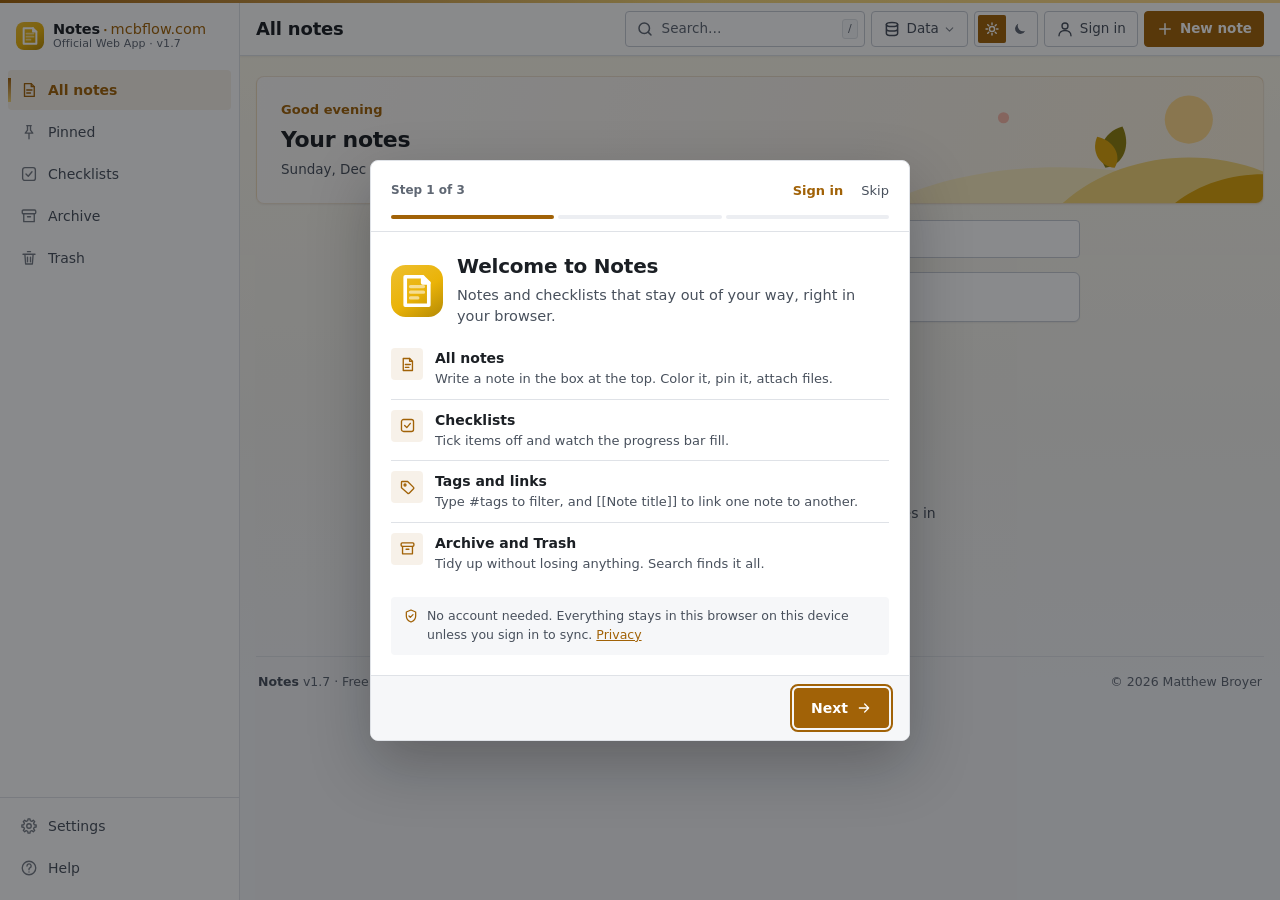
==== commit 8a6ad9f9: "Add files via upload" ====
--- a/index.html
+++ b/index.html
@@ -5,10 +5,9 @@
 <meta name="viewport" content="width=device-width, initial-scale=1, viewport-fit=cover">
 <meta http-equiv="Content-Security-Policy" content="default-src 'self'; script-src 'self'; style-src 'self' 'unsafe-inline'; img-src 'self' data: blob:; media-src 'self' blob:; frame-src blob:; font-src 'self'; connect-src 'self' https://rxvcjdwmvxhwbdwncfhj.supabase.co; manifest-src 'self'; worker-src 'self'; object-src 'none'; base-uri 'self'; form-action 'none'">
 <title>Notes | All notes</title>
-<meta name="description" content="Free notes app that runs in your browser. Write notes and checklists, pin, tag and link them, and import from Google Keep. No account; your notes stay on your device.">
+<meta name="description" content="Free notes app that runs in your browser. Write notes and checklists, pin, tag and link them, and import from Google Keep. No account needed; your notes stay on your device.">
 <link rel="canonical" href="https://notes.mcbflow.com/">
 <meta name="theme-color" content="#EAB308">
-<meta name="color-scheme" content="light dark">
 <meta name="application-name" content="Notes">
 <meta name="mobile-web-app-capable" content="yes">
 <meta name="apple-mobile-web-app-capable" content="yes">
@@ -19,18 +18,18 @@
 <link rel="apple-touch-icon" href="apple-touch-icon.png">
 <meta property="og:type" content="website">
 <meta property="og:site_name" content="notes.mcbflow.com">
-<meta property="og:title" content="notes.mcbflow.com · Free notes and checklists in your browser">
-<meta property="og:description" content="Write notes and checklists, pin, tag and link them, and import from Google Keep. No account; your notes stay on your device.">
+<meta property="og:title" content="Notes: Free notes and checklists in your browser">
+<meta property="og:description" content="Write notes and checklists, pin, tag and link them, and import from Google Keep. No account needed; your notes stay on your device.">
 <meta property="og:url" content="https://notes.mcbflow.com/">
 <meta property="og:image" content="https://notes.mcbflow.com/og-image.png">
 <meta property="og:image:width" content="1200">
 <meta property="og:image:height" content="630">
-<meta property="og:image:alt" content="notes.mcbflow.com: notes and checklists that stay on your device, shown in the app">
+<meta property="og:image:alt" content="Notes: Notes and checklists that stay on your device, shown in the app">
 <meta name="twitter:card" content="summary_large_image">
-<meta name="twitter:title" content="notes.mcbflow.com · Free notes and checklists in your browser">
-<meta name="twitter:description" content="Write notes and checklists, pin, tag and link them, and import from Google Keep. No account; your notes stay on your device.">
+<meta name="twitter:title" content="Notes: Free notes and checklists in your browser">
+<meta name="twitter:description" content="Write notes and checklists, pin, tag and link them, and import from Google Keep. No account needed; your notes stay on your device.">
 <meta name="twitter:image" content="https://notes.mcbflow.com/og-image.png">
-<script type="application/ld+json">{"@context":"https://schema.org","@type":"WebApplication","name":"notes.mcbflow.com","alternateName":"Notes","url":"https://notes.mcbflow.com/","applicationCategory":"ProductivityApplication","operatingSystem":"Any (runs in a web browser)","description":"Free notes app that runs in your browser. Write notes and checklists, pin, tag and link them, and import from Google Keep. No account; notes stay on your device.","isAccessibleForFree":true,"offers":{"@type":"Offer","price":"0","priceCurrency":"USD"},"author":{"@type":"Person","name":"Matthew Broyer","url":"https://matthewbroyer.com/"}}</script>
+<script type="application/ld+json">{"@context":"https://schema.org","@type":"WebApplication","name":"notes.mcbflow.com","alternateName":"Notes","url":"https://notes.mcbflow.com/","applicationCategory":"ProductivityApplication","operatingSystem":"Any (runs in a web browser)","description":"Free notes app that runs in your browser. Write notes and checklists, pin, tag and link them, and import from Google Keep. No account needed; notes stay on your device.","isAccessibleForFree":true,"offers":{"@type":"Offer","price":"0","priceCurrency":"USD"},"author":{"@type":"Person","name":"Matthew Broyer","url":"https://matthewbroyer.com/"}}</script>
 <script src="theme-boot.js"></script>
 <link rel="stylesheet" href="mb-suite-core.css">
 <link rel="stylesheet" href="app.css">
@@ -72,7 +71,8 @@
   <symbol id="i-restore" viewBox="0 0 24 24"><path d="M4 12a8 8 0 1 0 2.4-5.7L4 8.5"/><path d="M4 4v4.5h4.5"/></symbol>
   <symbol id="i-cloud" viewBox="0 0 24 24"><path d="M7.5 18.5h9.5a4 4 0 0 0 .6-7.95A6 6 0 0 0 6.2 9.3a4.6 4.6 0 0 0 1.3 9.2z"/></symbol>
   <symbol id="i-file" viewBox="0 0 24 24"><path d="M6 3.5h8l4 4v13H6z"/><path d="M14 3.5v4h4"/></symbol>
-  <symbol id="i-help" viewBox="0 0 24 24"><circle cx="12" cy="12" r="9"/><path d="M9.6 9.3a2.5 2.5 0 0 1 4.8.9c0 1.7-2.4 2.2-2.4 3.8M12 17.3v.2"/></symbol>
+  <symbol id="i-help" viewBox="0 0 24 24"><circle cx="12" cy="12" r="9"/><path d="M9.3 9.3a2.8 2.8 0 1 1 3.9 2.6c-.7.3-1.2 1-1.2 1.8v.6"/><path d="M12 17.3h.01"/></symbol>
+  <symbol id="i-gift" viewBox="0 0 24 24"><rect x="3.5" y="8" width="17" height="4" rx="1"/><path d="M5 12v8h14v-8M12 8v12M12 8c-1.5-3-5-3.5-5.5-1.5S9 8 12 8c3 0 6-.5 5.5-1.5S13.5 5 12 8"/></symbol>
   <symbol id="i-drop" viewBox="0 0 24 24"><path d="M12 3.5c3 3.6 6 7 6 10.5a6 6 0 0 1-12 0c0-3.5 3-6.9 6-10.5z"/></symbol>
   <symbol id="i-gear" viewBox="0 0 24 24"><path d="M19.00 10.32 L21.51 10.72 L21.51 13.28 L19.00 13.68 L18.14 15.76 L19.63 17.82 L17.82 19.63 L15.76 18.14 L13.68 19.00 L13.28 21.51 L10.72 21.51 L10.32 19.00 L8.24 18.14 L6.18 19.63 L4.37 17.82 L5.86 15.76 L5.00 13.68 L2.49 13.28 L2.49 10.72 L5.00 10.32 L5.86 8.24 L4.37 6.18 L6.18 4.37 L8.24 5.86 L10.32 5.00 L10.72 2.49 L13.28 2.49 L13.68 5.00 L15.76 5.86 L17.82 4.37 L19.63 6.18 L18.14 8.24Z"/><circle cx="12" cy="12" r="3"/></symbol>
   <symbol id="i-save" viewBox="0 0 24 24"><path d="M5 3h11l3 3v15H5z"/><path d="M8 3v5h7V3M8 21v-7h8v7"/></symbol>
@@ -90,7 +90,7 @@
 </svg>
 
 <aside class="mb-side" aria-label="App">
-  <a class="brand" href="./" data-action="home" aria-label="Notes (notes.mcbflow.com): go to All notes"><span class="logo"><svg aria-hidden="true" focusable="false" xmlns="http://www.w3.org/2000/svg" viewBox="0 0 64 64"><defs><linearGradient id="gn1" gradientUnits="userSpaceOnUse" x1="10" y1="0" x2="54" y2="64"><stop offset="0" stop-color="#edbe2b"/><stop offset=".55" stop-color="#EAB308"/><stop offset="1" stop-color="#bb8f06"/></linearGradient><clipPath id="cn1"><rect width="64" height="64" rx="18"/></clipPath></defs><g clip-path="url(#cn1)"><rect width="64" height="64" fill="url(#gn1)"/><path d="M24 26.5h16M24 33.5h16M24 40.5h9" stroke="#fff" stroke-opacity=".55" stroke-width="4" stroke-linecap="round" fill="none"/><path d="M17.5 14.5h21.5l7.5 7.5v27.5h-29z" stroke="#fff" stroke-width="4.5" stroke-linecap="round" stroke-linejoin="round" fill="none"/><path d="M39 14.5v7.5h7.5" stroke="#fff" stroke-width="4.5" stroke-linecap="round" stroke-linejoin="round" fill="none"/></g></svg></span><span class="bt"><b>Notes<i class="tld"><span class="sep" aria-hidden="true">∙</span>mcbflow.com</i></b><span>Official Web App · v1.5</span></span></a>
+  <a class="brand" href="./" data-action="home" aria-label="Notes (notes.mcbflow.com): go to All notes"><span class="logo"><svg aria-hidden="true" focusable="false" xmlns="http://www.w3.org/2000/svg" viewBox="0 0 64 64"><defs><linearGradient id="gn1" gradientUnits="userSpaceOnUse" x1="10" y1="0" x2="54" y2="64"><stop offset="0" stop-color="#edbe2b"/><stop offset=".55" stop-color="#EAB308"/><stop offset="1" stop-color="#bb8f06"/></linearGradient><clipPath id="cn1"><rect width="64" height="64" rx="18"/></clipPath></defs><g clip-path="url(#cn1)"><rect width="64" height="64" fill="url(#gn1)"/><path d="M24 26.5h16M24 33.5h16M24 40.5h9" stroke="#fff" stroke-opacity=".55" stroke-width="4" stroke-linecap="round" fill="none"/><path d="M17.5 14.5h21.5l7.5 7.5v27.5h-29z" stroke="#fff" stroke-width="4.5" stroke-linecap="round" stroke-linejoin="round" fill="none"/><path d="M39 14.5v7.5h7.5" stroke="#fff" stroke-width="4.5" stroke-linecap="round" stroke-linejoin="round" fill="none"/></g></svg></span><span class="bt"><b>Notes<i class="tld"><span class="sep" aria-hidden="true">∙</span>mcbflow.com</i></b><span>Official Web App · v1.7</span></span></a>
   <nav class="side-nav" id="sideNav" aria-label="Sections">
     <button type="button" data-view="all" aria-current="page"><svg class="uic"><use href="#i-notes"/></svg><span>All notes</span><b class="count" data-count="all"></b></button>
     <button type="button" data-view="pinned"><svg class="uic"><use href="#i-pin"/></svg><span>Pinned</span><b class="count" data-count="pinned"></b></button>
@@ -100,21 +100,18 @@
   </nav>
   <p class="side-label" id="tagLabel" hidden>Tags</p>
   <nav class="side-nav side-tags" id="tagNav" aria-labelledby="tagLabel"></nav>
-  <nav class="side-nav side-end" aria-label="Settings">
+  <nav class="side-nav side-end" aria-label="Settings and help">
     <button type="button" data-view="settings"><svg class="uic"><use href="#i-gear"/></svg><span>Settings</span></button>
+    <button type="button" data-view="help"><svg class="uic"><use href="#i-help"/></svg><span>Help</span></button>
   </nav>
 </aside>
 
 <div class="mb-main">
   <header class="page-bar">
-    <a class="brand phone-brand" href="./" data-action="home" aria-label="Notes (notes.mcbflow.com): go to All notes"><span class="logo"><svg aria-hidden="true" focusable="false" xmlns="http://www.w3.org/2000/svg" viewBox="0 0 64 64"><defs><linearGradient id="gn2" gradientUnits="userSpaceOnUse" x1="10" y1="0" x2="54" y2="64"><stop offset="0" stop-color="#edbe2b"/><stop offset=".55" stop-color="#EAB308"/><stop offset="1" stop-color="#bb8f06"/></linearGradient><clipPath id="cn2"><rect width="64" height="64" rx="18"/></clipPath></defs><g clip-path="url(#cn2)"><rect width="64" height="64" fill="url(#gn2)"/><path d="M24 26.5h16M24 33.5h16M24 40.5h9" stroke="#fff" stroke-opacity=".55" stroke-width="4" stroke-linecap="round" fill="none"/><path d="M17.5 14.5h21.5l7.5 7.5v27.5h-29z" stroke="#fff" stroke-width="4.5" stroke-linecap="round" stroke-linejoin="round" fill="none"/><path d="M39 14.5v7.5h7.5" stroke="#fff" stroke-width="4.5" stroke-linecap="round" stroke-linejoin="round" fill="none"/></g></svg></span><span class="bt"><b>Notes<i class="tld"><span class="sep" aria-hidden="true">∙</span>mcbflow.com</i></b><span>Official Web App · v1.5</span></span></a>
+    <a class="brand phone-brand" href="./" data-action="home" aria-label="Notes (notes.mcbflow.com): go to All notes"><span class="logo"><svg aria-hidden="true" focusable="false" xmlns="http://www.w3.org/2000/svg" viewBox="0 0 64 64"><defs><linearGradient id="gn2" gradientUnits="userSpaceOnUse" x1="10" y1="0" x2="54" y2="64"><stop offset="0" stop-color="#edbe2b"/><stop offset=".55" stop-color="#EAB308"/><stop offset="1" stop-color="#bb8f06"/></linearGradient><clipPath id="cn2"><rect width="64" height="64" rx="18"/></clipPath></defs><g clip-path="url(#cn2)"><rect width="64" height="64" fill="url(#gn2)"/><path d="M24 26.5h16M24 33.5h16M24 40.5h9" stroke="#fff" stroke-opacity=".55" stroke-width="4" stroke-linecap="round" fill="none"/><path d="M17.5 14.5h21.5l7.5 7.5v27.5h-29z" stroke="#fff" stroke-width="4.5" stroke-linecap="round" stroke-linejoin="round" fill="none"/><path d="M39 14.5v7.5h7.5" stroke="#fff" stroke-width="4.5" stroke-linecap="round" stroke-linejoin="round" fill="none"/></g></svg></span><span class="bt"><b>Notes<i class="tld"><span class="sep" aria-hidden="true">∙</span>mcbflow.com</i></b><span>Official Web App · v1.7</span></span></a>
     <h1 class="page-title" id="pageTitle">All notes</h1>
     <div class="actions">
-      <button type="button" class="tb tb-search tb-opt nb-phone-only" id="searchTb" data-notes-only aria-label="Search notes" title="Search notes"><svg class="uic" aria-hidden="true"><use href="#i-search"/></svg></button>
-      <div class="searchbox tb tb-search hide-phone" data-notes-only>
-        <svg class="uic" aria-hidden="true"><use href="#i-search"/></svg>
-        <input id="search" type="search" placeholder="Search…" aria-label="Search notes (press /)" aria-keyshortcuts="/" autocomplete="off"><kbd>/</kbd>
-      </div>
+      <button type="button" class="tb tb-search" id="searchBtn" aria-label="Search notes" aria-keyshortcuts="/ Control+K Meta+K" title="Search notes (/ or Ctrl+K)"><svg class="uic" aria-hidden="true"><use href="#i-search"/></svg><span class="tb-lbl">Search…</span><kbd>/</kbd></button>
       <div class="menu-wrap">
         <button type="button" class="tb" id="dataBtn" aria-haspopup="menu" aria-expanded="false" aria-controls="dataMenu" aria-label="Data: back up, sync, export or import" title="Back up, sync, export or import"><svg class="uic" aria-hidden="true"><use href="#i-data"/></svg><span class="tb-lbl">Data</span><svg class="uic tb-chev" aria-hidden="true"><use href="#i-down"/></svg></button>
         <div class="mb-dm" id="dataMenu" role="menu" aria-label="Data" hidden></div>
@@ -130,8 +127,9 @@
     <section id="notesView" aria-labelledby="viewHeading">
       <section class="cu-banner" id="homeBanner">
         <svg class="cu-art" viewBox="0 0 640 136" preserveAspectRatio="xMaxYMax slice" aria-hidden="true" focusable="false"><circle class="b" cx="560" cy="46" r="26"/><path class="s" d="M210 150 C315 80 525 80 630 150Z"/><path class="m" d="M410 150 C485 66 635 66 710 150Z"/><path class="d" d="M530 150 C585 90 695 90 750 150Z"/><path class="n" transform="translate(470 98) rotate(-64) scale(0.5)" d="M0 0 C 20 -34 66 -40 96 -6 C 70 28 22 34 0 0Z"/><path class="d" transform="translate(480 98) rotate(-116) scale(0.4)" d="M0 0 C 20 -34 66 -40 96 -6 C 70 28 22 34 0 0Z"/><circle class="r" cx="360" cy="44" r="6"/></svg>
-        <div class="cu-txt"><p class="mb-greet" id="greet"></p><h2 class="cu-t" id="bannerTitle">All notes</h2><p class="cu-s" id="bannerSub">Your notes stay in this browser</p></div>
+        <div class="cu-txt"><p class="mb-greet" id="greet"></p><h2 class="cu-t" id="bannerTitle">Your notes</h2><p class="cu-s" id="bannerSub"></p></div>
       </section>
+      <div id="sampleNote"></div>
       <div class="view-head" id="viewHead" hidden>
         <h2 id="viewHeading">All notes</h2>
         <p class="view-sub" id="viewSub"></p>
@@ -141,7 +139,7 @@
       <div class="phone-tools">
         <div class="searchbox">
           <svg class="uic" aria-hidden="true"><use href="#i-search"/></svg>
-          <input id="searchPhone" type="search" placeholder="Search notes" aria-label="Search notes" autocomplete="off">
+          <input id="searchPhone" type="search" placeholder="Filter this list" aria-label="Filter the notes in this view" autocomplete="off">
         </div>
         <div class="chiprow" id="phoneChips" aria-label="Filters"></div>
       </div>
@@ -182,9 +180,9 @@
       </div>
 
       <div id="notes" aria-live="polite"></div>
-      <div id="empty" class="empty" hidden></div>
+      <div id="empty" hidden></div>
       <footer class="mb-foot">
-        <p class="mb-foot-main"><b>Notes</b> v1.5 · Free · No account needed</p>
+        <p class="mb-foot-main"><b>Notes</b> v1.7 · Free · No account needed</p>
         <nav class="mb-foot-links" aria-label="About Notes"><button type="button" data-action="whats-new">What’s new</button><a href="privacy.html">Privacy</a><a href="terms.html">Terms</a><a href="https://mcbflow.com/">More free apps</a></nav>
         <p class="mb-foot-copy">© 2026 Matthew Broyer</p>
       </footer>
@@ -192,10 +190,10 @@
 
     <!-- SETTINGS (MB Suite v3.3 order: Appearance → Account & sync → Notes → Backup & data → Install → About) -->
     <section id="settingsView" hidden aria-labelledby="settingsHeading">
-      <div class="view-head"><h2 id="settingsHeading" class="phone-only">Settings</h2></div>
+      <div class="view-head"><h2 id="settingsHeading" class="phone-only">Settings</h2><p class="view-sub set-intro">Changes save as you make them.</p></div>
       <div class="mb-set">
         <section class="mb-set-sec" aria-labelledby="setA"><h2 class="mb-set-h" id="setA">Appearance</h2>
-          <div class="mb-set-card"><div class="mb-set-row"><div class="mb-set-l"><b>Theme</b><small>Light or dark. Follows your device until you pick one here or in the top bar.</small></div>
+          <div class="mb-set-card"><div class="mb-set-row"><div class="mb-set-l"><b>Theme</b><small>Light or dark. Saved on this device.</small></div>
             <div class="mb-set-c"><div class="mb-seg" role="group" aria-label="Theme"><button type="button" data-theme-set="light" aria-pressed="true"><svg class="uic" aria-hidden="true"><use href="#i-sun"/></svg>Light</button><button type="button" data-theme-set="dark" aria-pressed="false"><svg class="uic" aria-hidden="true"><use href="#i-moon"/></svg>Dark</button></div></div></div></div>
         </section>
 
@@ -203,24 +201,11 @@
           <div class="mb-set-card pad" id="syncCard"><p class="muted" style="margin:0">Sync isn’t available in this browser.</p></div>
         </section>
 
-        <section class="mb-set-sec" aria-labelledby="setN"><h2 class="mb-set-h" id="setN">Your notes</h2>
+        <section class="mb-set-sec" aria-labelledby="setN"><h2 class="mb-set-h" id="setN">Notes settings</h2>
           <div class="mb-set-card">
             <div class="mb-set-row"><div class="mb-set-l"><b>Your notes</b><small id="statsLine"></small></div>
               <div class="mb-set-c"><button type="button" class="btn sm mb-share-btn" data-action="share-stats"><svg class="uic" aria-hidden="true"><use href="#i-share"/></svg>Share</button></div></div>
             <div class="mb-set-row"><div class="mb-set-l"><b>Storage used</b><small id="storageLine"></small></div></div>
-          </div>
-        </section>
-
-        <section class="mb-set-sec" aria-labelledby="setT"><h2 class="mb-set-h" id="setT">Tips</h2>
-          <div class="mb-set-card pad">
-            <dl class="tips">
-              <dt>Tags</dt><dd>Type <code>#idea</code> anywhere in a note. Tags appear in the sidebar so you can filter by them.</dd>
-              <dt>Links between notes</dt><dd>Type <code>[[Note title]]</code> to link to another note. The linked note lists it under "Linked from".</dd>
-              <dt>Web links</dt><dd>Paste any <code>https://</code> address and it becomes clickable.</dd>
-              <dt>Attachments</dt><dd>Attach files with the paperclip or paste a screenshot. Click a picture or file to open it right here in the app.</dd>
-              <dt>Keyboard</dt><dd><kbd>Esc</kbd> or <kbd>Ctrl</kbd>+<kbd>Enter</kbd> saves and closes. <kbd>Ctrl</kbd>+<kbd>B</kbd> / <kbd>I</kbd> / <kbd>U</kbd> format text. <kbd>Ctrl</kbd>+<kbd>S</kbd> saves a backup. Start a line with <code>• </code> or <code>1. </code> and Enter continues the list.</dd>
-              <dt>Can I install it like an app?</dt><dd>In Chrome or Edge, use Install below (or the install icon in the address bar). On iPhone, tap Share, then Add to Home Screen.</dd>
-            </dl>
           </div>
         </section>
 
@@ -243,8 +228,7 @@
         </section>
 
         <section class="mb-set-sec" aria-labelledby="setI"><h2 class="mb-set-h" id="setI">Install</h2>
-          <div data-mb-install data-app-name="Notes" data-note="Opens in its own window with its own icon. Works offline after the first visit." hidden></div>
-          <div class="mb-set-card" id="installFallback"><div class="mb-set-row"><div class="mb-set-l"><b>Install Notes</b><small>This browser isn’t offering an install button right now. In Chrome or Edge, use the install icon in the address bar. On iPhone or iPad, tap Share, then Add to Home Screen.</small></div></div></div>
+          <div class="mb-set-card" id="installCard"><div class="mb-set-row"><div class="mb-set-l"><span class="inst-line">Add Notes to your home screen or dock. It opens in its own window and works offline.</span><small id="installHow"></small></div><div class="mb-set-c"><button type="button" class="btn primary" id="installBtn" hidden>Install</button></div></div></div>
         </section>
 
         <section class="mb-set-sec" aria-labelledby="setAb"><h2 class="mb-set-h" id="setAb">About</h2>
@@ -252,13 +236,84 @@
             <svg class="uic" viewBox="0 0 24 24" width="20" height="20" fill="none" stroke="currentColor" stroke-width="2" stroke-linecap="round" stroke-linejoin="round" aria-hidden="true" focusable="false"><circle cx="12" cy="12" r="9.5"/><path d="M12 11v6M12 7.5v.01"/></svg>
             <div>
               <b>notes.mcbflow.com™</b>
-              <p>Version 1.5 · Oct 16, 2026</p>
-              <p class="mb-about-links"><button type="button" data-action="whats-new">What’s new</button><a href="privacy.html">Privacy</a><a href="terms.html">Terms</a><a href="https://mcbflow.com/">More free apps at mcbflow.com</a></p>
+              <p>Version 1.7 · Oct 17, 2026</p>
+              <p class="mb-about-links"><button type="button" data-action="whats-new">What’s new</button><button type="button" data-view="help">Help</button><a href="privacy.html">Privacy</a><a href="terms.html">Terms</a><a href="https://mcbflow.com/">More free apps at mcbflow.com</a></p>
               <p class="mb-about-copy">© 2026 Matthew Broyer. All rights reserved.</p>
             </div>
           </div>
         </section>
       </div>
+    </section>
+
+    <!-- HELP (suite standard: intro · Getting started · FAQ by topic · Install the app · Your data & privacy) -->
+    <section id="helpView" hidden aria-labelledby="helpHeading">
+      <div class="view-head"><h2 id="helpHeading" class="phone-only">Help</h2><p class="view-sub">Short answers about writing, finding and keeping your notes.</p></div>
+      <div class="help">
+        <section class="help-sec" aria-labelledby="hStart"><h2 class="mb-set-h" id="hStart">Getting started</h2>
+          <ol class="help-steps">
+            <li>Click <b>Write a note…</b> at the top of All notes (or <b>New note</b>, or the <b>+</b> in the bar on phones) and start typing.</li>
+            <li>Add a title, a color, a checklist or a file from the box’s toolbar. The note saves when you click away, press <kbd>Esc</kbd> or <kbd>Ctrl</kbd>+<kbd>Enter</kbd>.</li>
+            <li>Type <code>#tags</code> to group notes, and <code>[[Note title]]</code> to link one note to another.</li>
+            <li>Now and then, choose <b>Data → Save backup now</b> (<kbd>Ctrl</kbd>+<kbd>S</kbd>) to keep a copy outside the browser.</li>
+          </ol>
+        </section>
+
+        <section class="help-sec" aria-labelledby="hWrite"><h2 class="mb-set-h" id="hWrite">Writing notes</h2>
+          <div class="help-card">
+            <details><summary>How do I make a checklist?</summary><p>Tap the checklist button in the note box or in an open note, or open <b>Checklists</b> and choose <b>New checklist</b>. <kbd>Enter</kbd> adds the next item, <kbd>Backspace</kbd> on an empty item removes it, and the arrows move an item up or down. You can tick items right on the card; the card shows how many are done. When every item is done, a <b>Share</b> button makes a picture of the finished list.</p></details>
+            <details><summary>Can I format text?</summary><p>Yes: bold, italic, underline, strikethrough, bullet and numbered lists from the toolbar, or <kbd>Ctrl</kbd>+<kbd>B</kbd> / <kbd>I</kbd> / <kbd>U</kbd>. Start a line with <code>• </code> or <code>1. </code> and <kbd>Enter</kbd> continues the list; <kbd>Enter</kbd> on an empty list line ends it.</p></details>
+            <details><summary>Can I attach pictures or files?</summary><p>Use the paperclip, or paste a screenshot into a note. Each file can be up to 4 MB. Pictures, PDFs and text files open right in the app; other files can be downloaded from there. Attached files stay on the device you added them on.</p></details>
+            <details><summary>How do I pin a note or change its color?</summary><p>Use the pin and the color dots on a note card or in an open note. Pinned notes sit at the top of All notes and have their own <b>Pinned</b> list.</p></details>
+            <details><summary>What if I close the page while writing?</summary><p>Notes you have open save as you type. A note you were still writing in the box at the top comes back the next time you open Notes.</p></details>
+          </div>
+        </section>
+
+        <section class="help-sec" aria-labelledby="hTags"><h2 class="mb-set-h" id="hTags">Tags and links</h2>
+          <div class="help-card">
+            <details><summary>How do tags work?</summary><p>Type <code>#idea</code> anywhere in a note’s title or text (letters, numbers, - and _). Tags are listed in the sidebar on computers and as filter buttons above your notes on phones and tablets. Click a tag on a card to see every note with it.</p></details>
+            <details><summary>How do I link two notes?</summary><p>Type the other note’s exact title in double brackets, like <code>[[Project ideas]]</code>. It becomes a link that opens that note, and the linked note lists yours under <b>Linked from</b>. A link to a title that doesn’t exist yet shows with a dashed underline.</p></details>
+            <details><summary>Do web addresses become links?</summary><p>Yes. Paste any address that starts with <code>https://</code> and it becomes clickable. It opens in a new tab.</p></details>
+          </div>
+        </section>
+
+        <section class="help-sec" aria-labelledby="hFind"><h2 class="mb-set-h" id="hFind">Finding and tidying up</h2>
+          <div class="help-card">
+            <details><summary>How do I find a note?</summary><p>Use <b>Search</b> in the top bar, or press <kbd>/</kbd> or <kbd>Ctrl</kbd>+<kbd>K</kbd>. It looks through titles, text, checklist items and tags of every note, Archive and Trash included, and opens the note you pick. The <b>Filter this list</b> box above your notes narrows the list you’re looking at.</p></details>
+            <details><summary>What’s the difference between Archive and Trash?</summary><p><b>Archive</b> is for notes you’re done with but want to keep: they leave All notes and stay searchable. <b>Trash</b> holds deleted notes until you delete them for good or choose <b>Empty Trash</b>.</p></details>
+            <details><summary>Can I get a deleted note back?</summary><p>From Trash, choose <b>Restore</b>. After <b>Delete forever</b> or <b>Empty Trash</b> you have a few seconds to press <b>Undo</b>; after that the note is gone unless it’s in a backup.</p></details>
+            <details><summary>Keyboard shortcuts</summary><p><kbd>/</kbd> or <kbd>Ctrl</kbd>+<kbd>K</kbd> search · <kbd>Ctrl</kbd>+<kbd>S</kbd> save a backup · <kbd>Esc</kbd> or <kbd>Ctrl</kbd>+<kbd>Enter</kbd> save and close a note · <kbd>Ctrl</kbd>+<kbd>B</kbd> / <kbd>I</kbd> / <kbd>U</kbd> format text · <kbd>Ctrl</kbd>+<kbd>Z</kbd> / <kbd>Y</kbd> undo and redo. On a Mac, use <kbd>Cmd</kbd> instead of <kbd>Ctrl</kbd>.</p></details>
+          </div>
+        </section>
+
+        <section class="help-sec" aria-labelledby="hData"><h2 class="mb-set-h" id="hData">Backups, sync and Google Keep</h2>
+          <div class="help-card">
+            <details><summary>How do I back up my notes?</summary><p><b>Data → Save backup now</b> (<kbd>Ctrl</kbd>+<kbd>S</kbd>). In Chrome and Edge it asks once where to keep the file, then updates that file in one click; other browsers download a dated backup. <b>Export All</b> also gives you a spreadsheet (CSV) or a ZIP with your backup, a spreadsheet and your attached files.</p></details>
+            <details><summary>How do I move my notes to another device?</summary><p>Sign in with a free mcbflow.com account on both devices (<b>Data → Sync across devices</b>) and your notes, checklists and tags stay the same on both. Attached files stay on the device you added them on. Or export a backup (JSON or ZIP) and use <b>Data → Import Backup</b> on the other device; you choose whether to add to your notes or replace them.</p></details>
+            <details><summary>Can I bring my notes over from Google Keep?</summary><p>Yes. At takeout.google.com export Keep only, then choose the .zip in <b>Settings → Backup &amp; data → Import from Google Keep</b>. Titles, text, checklists, colors, pins, archive, labels (as #tags) and images come across, and notes you imported before are skipped. The file is read on your device.</p></details>
+            <details><summary>What is the sample data?</summary><p>On your first visit you can start with three sample notes that show tags, links and a checklist. <b>Remove sample data</b> at the top of All notes deletes the ones you haven’t changed.</p></details>
+          </div>
+        </section>
+
+        <section class="help-sec" aria-labelledby="hInstall"><h2 class="mb-set-h" id="hInstall">Install the app</h2>
+          <div class="help-card">
+            <details><summary>Can I install Notes like an app?</summary><p>Yes. Use <b>Settings → Install</b> when your browser offers it, or the install icon in Chrome or Edge’s address bar. On iPhone or iPad, tap Share, then Add to Home Screen. It opens in its own window with its own icon.</p></details>
+            <details><summary>Does it work offline?</summary><p>Yes, after your first visit. Writing, searching and backups all work without a connection; sync catches up when you’re back online.</p></details>
+          </div>
+        </section>
+
+        <section class="help-sec" aria-labelledby="hPriv"><h2 class="mb-set-h" id="hPriv">Your data &amp; privacy</h2>
+          <div class="help-card">
+            <details><summary>Where are my notes stored?</summary><p>In this browser on this device. No account is needed, and nothing is sent anywhere unless you sign in to sync. There are no ads or tracking.</p></details>
+            <details><summary>What happens if I clear my browser data?</summary><p>Your notes in this browser are deleted with it, so keep a backup (or sign in to sync). <b>Data → Clear all data</b> deletes everything on purpose and offers to save a backup first.</p></details>
+          </div>
+          <p class="help-more">More detail on the <a href="privacy.html">Privacy</a> page.</p>
+        </section>
+      </div>
+      <footer class="mb-foot">
+        <p class="mb-foot-main"><b>Notes</b> v1.7 · Free · No account needed</p>
+        <nav class="mb-foot-links" aria-label="About Notes"><button type="button" data-action="whats-new">What’s new</button><a href="privacy.html">Privacy</a><a href="terms.html">Terms</a><a href="https://mcbflow.com/">More free apps</a></nav>
+        <p class="mb-foot-copy">© 2026 Matthew Broyer</p>
+      </footer>
     </section>
   </main>
 </div>
@@ -266,9 +321,9 @@
 <nav class="bnav" id="bnav" aria-label="Sections">
   <button type="button" data-view="all" aria-current="page"><svg class="uic"><use href="#i-notes"/></svg><span>Notes</span></button>
   <button type="button" data-view="checklist"><svg class="uic"><use href="#i-check"/></svg><span>Checklists</span></button>
+  <button type="button" class="bn-add" data-action="new" aria-label="Add a new note"><svg viewBox="0 0 24 24" width="24" height="24" fill="none" stroke="currentColor" stroke-width="2" stroke-linecap="round" stroke-linejoin="round" aria-hidden="true" focusable="false"><path d="M12 5v14M5 12h14"/></svg></button>
   <button type="button" data-view="archive"><svg class="uic"><use href="#i-archive"/></svg><span>Archive</span></button>
-  <button type="button" data-view="trash"><svg class="uic"><use href="#i-trash"/></svg><span>Trash</span></button>
-  <button type="button" data-view="settings"><svg class="uic"><use href="#i-gear"/></svg><span>Settings</span></button>
+  <button type="button" id="bnMore" aria-haspopup="dialog" aria-expanded="false"><svg class="uic" viewBox="0 0 24 24" width="20" height="20" fill="currentColor" stroke="none" aria-hidden="true" focusable="false"><circle cx="5.5" cy="12" r="1.7"/><circle cx="12" cy="12" r="1.7"/><circle cx="18.5" cy="12" r="1.7"/></svg><span>More</span></button>
 </nav>
 
 <!-- note editor -->
@@ -326,7 +381,7 @@
   </form>
 </dialog>
 
-<!-- WELCOME (first run, MB Suite v3.3 .mbw): 1 Welcome · 2 Pick a look · 3 First note + "Moving from another device?" -->
+<!-- WELCOME (first run, MB Suite v3.3 .mbw): 1 Welcome · 2 Pick a look · 3 Start empty | Start with sample data, first note + "Moving from another device?" -->
 <div class="mbw" id="welcome" role="dialog" aria-modal="true" aria-labelledby="mbwTitle" hidden>
   <div class="mbw-card">
     <header class="mbw-head">
@@ -352,8 +407,12 @@
       </div>
     </div>
     <div class="mbw-body" data-step="2" hidden>
-      <h2>Write your first note</h2><p class="mbw-lead">Optional. Three short sample notes are already in your list to show how tags, links and checklists work. Delete them whenever you like.</p>
-      <label class="mbw-field"><span>First note</span><input type="text" id="mbwNote" maxlength="500" autocomplete="off" placeholder="e.g. Ideas for the weekend #plans"></label>
+      <h2>How do you want to start?</h2><p class="mbw-lead">Start with an empty list, or with three sample notes that show tags, links and a checklist. You can remove the samples in one click.</p>
+      <div class="mbw-choices two" role="group" aria-label="How to start">
+        <button type="button" class="mbw-choice" data-start="empty" aria-pressed="true"><span><b>Start empty</b><small>A blank list, ready for your notes.</small></span></button>
+        <button type="button" class="mbw-choice" data-start="sample" aria-pressed="false"><span><b>Start with sample data</b><small>Three sample notes to try things out.</small></span></button>
+      </div>
+      <label class="mbw-field"><span>First note (optional)</span><input type="text" id="mbwNote" maxlength="500" autocomplete="off" placeholder="e.g. Ideas for the weekend #plans"></label>
       <div class="mbw-alt"><span>Moving from another device or app?</span>
         <button class="mbw-btn sm" type="button" id="mbwSync"><svg class="uic" aria-hidden="true"><use href="#i-sync"/></svg>Sign in to sync</button>
         <button class="mbw-btn sm" type="button" id="mbwImport"><svg class="uic" aria-hidden="true"><use href="#i-upload"/></svg>Import a backup</button>
@@ -363,36 +422,10 @@
   </div>
 </div>
 
-<!-- What's new -->
-<dialog id="newsDlg" class="ask-dlg news-dlg" aria-labelledby="newsTitle">
-  <div class="news-in">
-    <h3 id="newsTitle">What’s new in Notes</h3>
-    <h4>1.5 · Oct 16, 2026</h4>
-    <ul>
-      <li>A new Settings page, laid out the same way in every mcbflow.com app.</li>
-      <li>An account button in the top bar, and “Keep me signed in on this device” for shared computers.</li>
-      <li>A short welcome screen on your first visit.</li>
-      <li>A clearer Data menu: Save backup now (Ctrl+S), and Export All as JSON, CSV or ZIP. The ZIP holds your backup, a spreadsheet and your attachments.</li>
-      <li>Pictures and attached files open right in the app instead of downloading.</li>
-      <li>Pick a profile picture and screen name for your mcbflow.com account (account button → Edit profile); every app shows the same one.</li>
-      <li>A greeting above All notes (“Good morning”, with your name when you’re signed in).</li>
-      <li>A proper gear icon for Settings, and a new name style: Notes ∙ mcbflow.com.</li>
-    </ul>
-    <h4>1.4 · Oct 15, 2026</h4>
-    <ul>
-      <li>Optional free mcbflow.com account to sync notes across your devices.</li>
-      <li>Attachments live in the browser’s database, so they no longer eat into the note space.</li>
-    </ul>
-    <div class="ask-btns"><button type="button" class="btn primary" data-action="close-news">Close</button></div>
-  </div>
-</dialog>
-
-<div class="toasts" id="toasts" role="status" aria-live="polite"></div>
 <input type="file" id="importFile" class="sr" accept=".json,.zip,application/json,application/zip" tabindex="-1" aria-hidden="true">
 <input type="file" id="keepFile" class="sr" accept=".zip,.json,application/zip,application/json" multiple tabindex="-1" aria-hidden="true">
 
 <template id="shareArt"><svg class="cu-art" viewBox="0 0 640 136" preserveAspectRatio="xMaxYMax slice" aria-hidden="true" focusable="false"><circle class="b" cx="560" cy="46" r="26"/><path class="s" d="M210 150 C315 80 525 80 630 150Z"/><path class="m" d="M410 150 C485 66 635 66 710 150Z"/><path class="d" d="M530 150 C585 90 695 90 750 150Z"/><path class="n" transform="translate(470 98) rotate(-64) scale(0.5)" d="M0 0 C 20 -34 66 -40 96 -6 C 70 28 22 34 0 0Z"/><path class="d" transform="translate(480 98) rotate(-116) scale(0.4)" d="M0 0 C 20 -34 66 -40 96 -6 C 70 28 22 34 0 0Z"/><circle class="r" cx="360" cy="44" r="6"/></svg></template>
-<template id="emptyArt"><svg class="cu-art inline" viewBox="0 0 160 120" preserveAspectRatio="xMidYMid meet" aria-hidden="true" focusable="false"><path class="s" transform="translate(80 98)" d="M-48 2.2 C-48 -15.8 26.4 -16.5 48 -1.5 C49 14.2 -26.4 16.5 -48 2.2Z"/><path class="sd" d="M80 92 C75.6 71.8 83.3 54 80 41.4"/><path class="d" transform="translate(80 41.4) rotate(-38) scale(0.5)" d="M0 0 C 20 -34 66 -40 96 -6 C 70 28 22 34 0 0Z"/><path class="m" transform="translate(80 52.5) rotate(-150) scale(0.4)" d="M0 0 C 20 -34 66 -40 96 -6 C 70 28 22 34 0 0Z"/><circle class="b" cx="122" cy="40" r="7"/><path class="m" transform="translate(40 104)" d="M-13 0.9 C-13 -6.3 7.2 -6.6 13 -0.6 C13.3 5.7 -7.2 6.6 -13 0.9Z"/></svg></template>
 
 <script src="mb-title.js"></script>
 <script src="mb-install.js"></script>
@@ -400,6 +433,7 @@
 <script src="keep-import.js"></script>
 <script src="mb-sync.js"></script>
 <script src="mb-files.js"></script>
+<script src="mb-ui.js"></script>
 <script src="app.js"></script>
 </body>
 </html>
--- a/app.css
+++ b/app.css
@@ -66,7 +66,8 @@
 .view-head .view-actions{margin-left:auto;display:flex;gap:8px}
 .view-head .view-actions:empty{display:none}
 .phone-only{position:absolute!important;width:1px;height:1px;margin:-1px;overflow:hidden;clip:rect(0 0 0 0);white-space:nowrap}
-.phone-tools{display:none}
+.phone-tools{display:block;max-width:640px;margin:0 auto 14px}
+.phone-tools .searchbox input{width:100%;height:var(--ctl);background:var(--surface)}
 
 /* ---- note paper colors (stored as Tailwind-style class names in note data; kept for compatibility) ---- */
 .note-c{--note-bg:var(--surface);--note-line:var(--border)}
@@ -193,13 +194,6 @@
 :root[data-theme="dark"] .ulink{color:color-mix(in srgb,var(--info) 70%,#fff)}
 .ulink{color:var(--info);text-decoration:underline;text-underline-offset:2px}
 
-/* ---- empty states ---- */
-.empty{max-width:440px;margin:24px auto;padding:20px;text-align:center}
-.empty .cu-art{--cu-w:140px;margin-bottom:8px}
-.empty h2{margin:0 0 6px;font-size:16px;font-weight:650}
-.empty p{margin:0 0 14px;color:var(--ink-2)}
-.empty .row-actions{justify-content:center}
-
 /* ---- editor dialog ---- */
 dialog{color:var(--ink)}
 .editor-dlg{width:min(640px,calc(100vw - 24px));max-height:calc(100dvh - 32px);padding:0;border:1px solid var(--note-line);border-radius:var(--r-lg);background:var(--note-bg);
@@ -226,13 +220,6 @@
 .ask-dlg p{margin:0;color:var(--ink-2);white-space:pre-line}
 .ask-btns{display:flex;justify-content:flex-end;flex-wrap:wrap;gap:8px;margin-top:18px}
 
-/* toasts */
-.toasts{position:fixed;left:50%;bottom:20px;z-index:80;display:flex;flex-direction:column;align-items:center;gap:8px;transform:translateX(-50%);width:max-content;max-width:calc(100vw - 24px);pointer-events:none}
-.toast{display:flex;align-items:center;gap:12px;padding:10px 12px 10px 14px;border-radius:var(--r);background:var(--ink);color:var(--surface);box-shadow:var(--shadow-pop);font-size:13.5px;pointer-events:auto}
-.toast.err{background:var(--crit);color:#fff}
-.toast button{min-height:30px;padding:0 10px;border:0;border-radius:var(--r-sm);background:color-mix(in srgb,var(--surface) 18%,transparent);color:inherit;font-weight:650;cursor:pointer}
-@media (max-width:767px){.toasts{bottom:calc(68px + env(safe-area-inset-bottom))}}
-
 /* ---- settings (layout + look: .mb-set in mb-suite-topbar.css; these are Notes' own pieces inside it) ---- */
 .mb-set-card.mb-set-dm{padding:8px 16px}
 .mb-set-sub{margin:0 0 6px;font-size:14px;font-weight:600}
@@ -241,23 +228,11 @@
 .steps{margin:4px 0 10px;padding-left:20px;color:var(--ink-2);font-size:13.5px}
 .steps li{margin:3px 0}
 .check{display:flex;align-items:center;gap:8px;min-height:44px;font-size:13.5px}
-.tips{margin:0;display:grid;gap:2px;font-size:13.5px}
-.tips dt{font-weight:600;margin-top:6px}
-.tips dt:first-child{margin-top:0}
-.tips dd{margin:0;color:var(--ink-2)}
 .result{margin-top:12px;padding:10px 12px;border:1px solid var(--border);border-left:3px solid var(--good);border-radius:var(--r-sm);background:var(--surface-2);font-size:13px}
 .result.warn{border-left-color:var(--warn)}
 .result ul{margin:6px 0 0;padding-left:18px}
 .mb-about .mb-about-links button{font:inherit}
 
-/* What's new dialog */
-.news-dlg{width:min(480px,calc(100vw - 24px))}
-.news-in{padding:18px 18px 16px;max-height:calc(100dvh - 48px);overflow-y:auto}
-.news-in h3{margin:0 0 4px;font-size:17px;font-weight:650}
-.news-in h4{margin:14px 0 4px;font-size:12px;font-weight:650;letter-spacing:.04em;text-transform:uppercase;color:var(--muted)}
-.news-in ul{margin:0;padding-left:18px;color:var(--ink-2);font-size:13.5px}
-.news-in li{margin:3px 0}
-
 /* welcome: the look buttons put icon + label on one line */
 .mbw-look > span:last-child{display:inline-flex;align-items:center;gap:6px}
 .mbw-look .uic{width:16px;height:16px}
@@ -266,8 +241,6 @@
 /* ---- phones ---- */
 @media (max-width:767px){
   .phone-only{position:static!important;width:auto;height:auto;margin:0 0 4px;overflow:visible;clip:auto;white-space:normal}
-  .phone-tools{display:block;margin:0 0 12px}
-  .phone-tools .searchbox input{width:100%;height:var(--ctl);background:var(--surface)}
   .chiprow{display:flex;gap:6px;overflow-x:auto;margin-top:8px;padding-bottom:2px;scrollbar-width:none}
   .chiprow:empty{display:none}
   .chiprow::-webkit-scrollbar{display:none}
@@ -278,5 +251,5 @@
   .cap-bar .hint{display:none}
   .cap-bar>.btn,.dlg-bar>.btn{margin-left:auto}
 }
-@media print{.capture,.acts,.toasts,.page-bar,.empty .row-actions{display:none!important}.card-note{break-inside:avoid;box-shadow:none}}
+@media print{.capture,.acts,.page-bar,.mbu-toast,#empty .mbu-b{display:none!important}.card-note{break-inside:avoid;box-shadow:none}}
 .note-text img,.editor img{max-width:100%;height:auto;border-radius:var(--r-sm)}
--- a/app-v3.css
+++ b/app-v3.css
@@ -33,22 +33,51 @@
 .cu-banner{max-width:none}
 .page-bar .actions{flex-wrap:nowrap}
 /* v1.2 · standard top bar (mb-suite-topbar.css loads after this): app-only bits */
-.page-bar .actions .searchbox input{height:var(--tb-h)}
 .page-bar .actions .menu-wrap{display:flex}
-@media (min-width:768px){.page-bar .actions .tb.nb-phone-only{display:none}}
 .side-tags{max-height:40vh;overflow-y:auto}
 .side-tags button{min-height:34px;font-size:13.5px}
 .side-tags .hash{width:18px;text-align:center;font-weight:650;opacity:.7}
 @media (max-width:1023px){
   .side-label,.side-tags{display:none}
   /* the rail has no room for tags, so tablets get the same filter chips as phones */
-  .phone-tools{display:block;margin:0 0 12px}
-  .phone-tools .searchbox{display:none}
   .chiprow{display:flex;gap:6px;overflow-x:auto;padding-bottom:2px;scrollbar-width:none}
   .chiprow:empty{display:none}
   .chip-f{flex:none;display:inline-flex;align-items:center;gap:4px;min-height:36px;padding:0 12px;border:1px solid var(--border-strong);border-radius:var(--r-sm);background:var(--surface);font-size:13px;font-weight:550;cursor:pointer}
   .chip-f[aria-pressed="true"]{background:var(--accent);border-color:var(--accent);color:var(--accent-ink)}
 }
-@media (max-width:767px){.phone-tools .searchbox{display:flex}.chiprow{margin-top:8px}}
+@media (max-width:767px){.chiprow{margin-top:8px}}
 /* v1.5 · nav icons use the suite's 1.8 outline stroke (SUITE nav icons) */
 .side-nav .uic,.bnav .uic{stroke-width:1.8}
+/* v1.6 · phone bottom bar: Notes · Checklists · [Add] · Archive · More. The center Add replaces the top bar's
+   "New note" on phones; Settings, Pinned, Trash, Help and What's new live in the More sheet (MBUI.sheet, v1.7). */
+@media (max-width:767px){.page-bar .actions .tb-primary[data-action="new"]{display:none}}
+/* v1.6 · long titles, tags and unbroken words wrap instead of widening the phone layout */
+.card-note .cl label>span{min-width:0;overflow-wrap:anywhere}
+.card-note .tagchip{min-width:0;max-width:100%;overflow-wrap:anywhere;text-align:left}
+.chip-f{max-width:min(260px,72vw);overflow-wrap:anywhere;text-align:left}
+.side-tags button>span:not(.hash){min-width:0;overflow:hidden;text-overflow:ellipsis;white-space:nowrap}
+.view-head h2,.view-head .view-sub,.page-bar .page-title{overflow-wrap:anywhere}
+.page-bar .page-title{min-width:0}
+/* v1.7 · the list filter sits above the notes at every width; filter chips only where the sidebar has no tag list */
+@media (min-width:1024px){.chiprow{display:none}}
+.view-head .set-intro{flex-basis:100%}
+.inst-line{display:block;font-size:14px;color:var(--ink)}
+.mbw-choices.two{grid-template-columns:1fr 1fr}
+@media (max-width:420px){.mbw-choices.two{grid-template-columns:1fr}}
+#sampleNote:empty{display:none}
+/* v1.7 · Help page: intro · Getting started · FAQ groups (<details>) · Install the app · Your data & privacy */
+.help{display:flex;flex-direction:column;gap:22px;max-width:780px;padding-bottom:8px}
+.help-sec{display:flex;flex-direction:column;gap:8px}
+.help-steps{margin:0;padding:14px 16px 14px 36px;border:1px solid var(--border);border-radius:var(--r);background:var(--surface);color:var(--ink-2);font-size:14px;line-height:1.55}
+.help-steps li+li{margin-top:6px}
+.help-card{border:1px solid var(--border);border-radius:var(--r);background:var(--surface)}
+.help-card details+details{border-top:1px solid var(--border)}
+.help-card summary{display:flex;align-items:center;gap:10px;min-height:48px;padding:6px 16px;font-weight:600;font-size:14px;cursor:pointer;list-style:none}
+.help-card summary::-webkit-details-marker{display:none}
+.help-card summary::after{content:"";flex:none;margin-left:auto;width:8px;height:8px;border-right:2px solid var(--muted);border-bottom:2px solid var(--muted);transform:rotate(45deg) translate(-2px,-2px);transition:transform var(--ease)}
+.help-card details[open] summary::after{transform:rotate(225deg) translate(-2px,-2px)}
+.help-card summary:hover{background:var(--hover-band)}
+.help-card summary:focus-visible{outline:2px solid var(--accent);outline-offset:-2px}
+.help-card details p{margin:0;padding:0 16px 14px;color:var(--ink-2);font-size:14px;line-height:1.6;overflow-wrap:anywhere}
+.help-more{margin:2px 2px 0;font-size:13.5px;color:var(--ink-2)}
+#helpView .mb-foot{margin-top:28px}
--- a/mb-suite-topbar.css
+++ b/mb-suite-topbar.css
@@ -1,9 +1,19 @@
 /* =====================================================================
-   mb-suite-topbar.css v3.3.0  ·  2026-10-16  ·  SHARED FILE: copy into every app UNCHANGED, load LAST
+   mb-suite-topbar.css v3.5.0  ·  2026-10-17  ·  SHARED FILE: copy into every app UNCHANGED, load LAST
    (after every other stylesheet / <style> block). Apps whose CSP has no style-src 'self' inline it as the
    last <style> block, byte-for-byte. If you edit it, raise the version on this line and in
    "SHARED FILES/SHARED-FILES-VERSIONS.md", then copy it into every app.
 
+   v3.5.0 (2026-10-17, later) adds:
+     · keyboard-shortcut hints (<kbd>) hidden on touch-only devices (the Data menu showed Ctrl+S on phones)
+     · Settings page column: left-aligned, max 780px, in every app (.mb-set)
+   v3.4.0 (2026-10-17) adds:
+     · welcome banner (.cu-banner) one height everywhere: 128px desktop, 148px phones; greeting 1 line, title and
+       subtitle up to 2 lines each; the art fades in from the left instead of ending in a hard edge, and on phones it
+       spans the banner (showing the whole picture) and fades out under the text
+     · .bnav .bn-add  center "Add" button in the phone bottom bar (icon only, aria-label "Add …")
+     · .mb-pair buttons center their icon + label
+     · Settings row labels (.mb-set-l) wrap long names instead of widening the page
    v3.3.0 (2026-10-16) adds, on top of the v3.2.2 top bar:
      · every bar control is one height: the theme switch fills the bar height (36px desktop, 42px phones;
        it was a 28px pill next to 36/42px buttons), the account button is a normal .tb
@@ -424,9 +434,36 @@
 .mb-info svg{width:15px;height:15px;flex:none;color:var(--muted,#6b7280)}
 /* Two actions side by side on a phone share the row 50/50 (no lopsided pairs). */
 .mb-pair{display:grid;grid-template-columns:minmax(0,1fr) minmax(0,1fr);gap:8px}
-.mb-pair > *{width:100%;min-width:0}
+.mb-pair > *{width:100%;min-width:0;justify-content:center;text-align:center}
 /* Nothing in the welcome screen runs off the edge on narrow phones. */
 .mbw-alt .mbw-btn,.mbw-foot .mbw-btn{max-width:100%}
 .mbw-alt .mbw-btn{white-space:normal;text-align:left;line-height:1.25;min-height:40px}
 @media (max-width:420px){ .mbw-alt .mbw-btn{flex:1 1 100%;justify-content:flex-start} }
 .mbw-body{overflow-wrap:anywhere}
+
+/* ---------- v3.4.0 · welcome banner: one height, soft art edge, phone composition ---------- */
+.cu-banner:not(.slim){box-sizing:border-box;height:128px;min-height:0;overflow:hidden;display:flex;align-items:center}
+.cu-banner:not(.slim) .cu-txt{min-width:0}
+.cu-banner .mb-greet{white-space:nowrap;overflow:hidden;text-overflow:ellipsis}
+.cu-banner .cu-t,.cu-banner .cu-s{display:-webkit-box;-webkit-box-orient:vertical;-webkit-line-clamp:2;line-clamp:2;overflow:hidden}
+.cu-banner .cu-art:not(.at-bottom):not(.at-top):not(.inline){-webkit-mask-image:linear-gradient(90deg,transparent 0,#000 45%);mask-image:linear-gradient(90deg,transparent 0,#000 45%)}
+@media (max-width:600px){
+  .cu-banner:not(.slim){height:148px;padding:16px}
+  .cu-banner:not(.slim) .cu-txt{max-width:58%}
+  .cu-banner .cu-art:not(.at-bottom):not(.at-top):not(.inline){left:0;right:0;width:100%;max-width:none;
+    -webkit-mask-image:linear-gradient(90deg,transparent 0,transparent 38%,rgba(0,0,0,.5) 58%,#000 80%);mask-image:linear-gradient(90deg,transparent 0,transparent 38%,rgba(0,0,0,.5) 58%,#000 80%)}
+}
+
+/* ---------- v3.4.0 · center Add button in the phone bottom bar ---------- */
+.bnav .bn-add{align-self:center;justify-self:center;display:inline-flex!important;align-items:center;justify-content:center;width:52px;height:44px;min-height:44px!important;padding:0!important;gap:0!important;
+  border:0;border-radius:var(--r,6px)!important;background:var(--g-pri,var(--accent))!important;color:var(--accent-ink,#fff)!important;box-shadow:0 2px 8px rgba(16,24,40,.18);cursor:pointer}
+.bnav .bn-add svg{width:24px!important;height:24px!important}
+.bnav .bn-add:hover{filter:brightness(1.05)}
+.bnav .bn-add:active{filter:brightness(.94)}
+.bnav .bn-add:focus-visible{outline:2px solid var(--accent);outline-offset:2px}
+.bnav .bn-add > span:not(.sr-only){display:none}
+.mb-set-l,.mb-set-l b,.mb-set-l small{min-width:0;overflow-wrap:anywhere}   /* 3.4.0: long names in Settings rows wrap */
+
+/* ---------- v3.5.0 ---------- */
+@media (hover:none) and (pointer:coarse){ .page-bar kbd,.mb-dm kbd,.mb-dm-it kbd,.tb kbd{display:none!important} }
+.mb-set{max-width:780px;margin-left:0;margin-right:auto}
